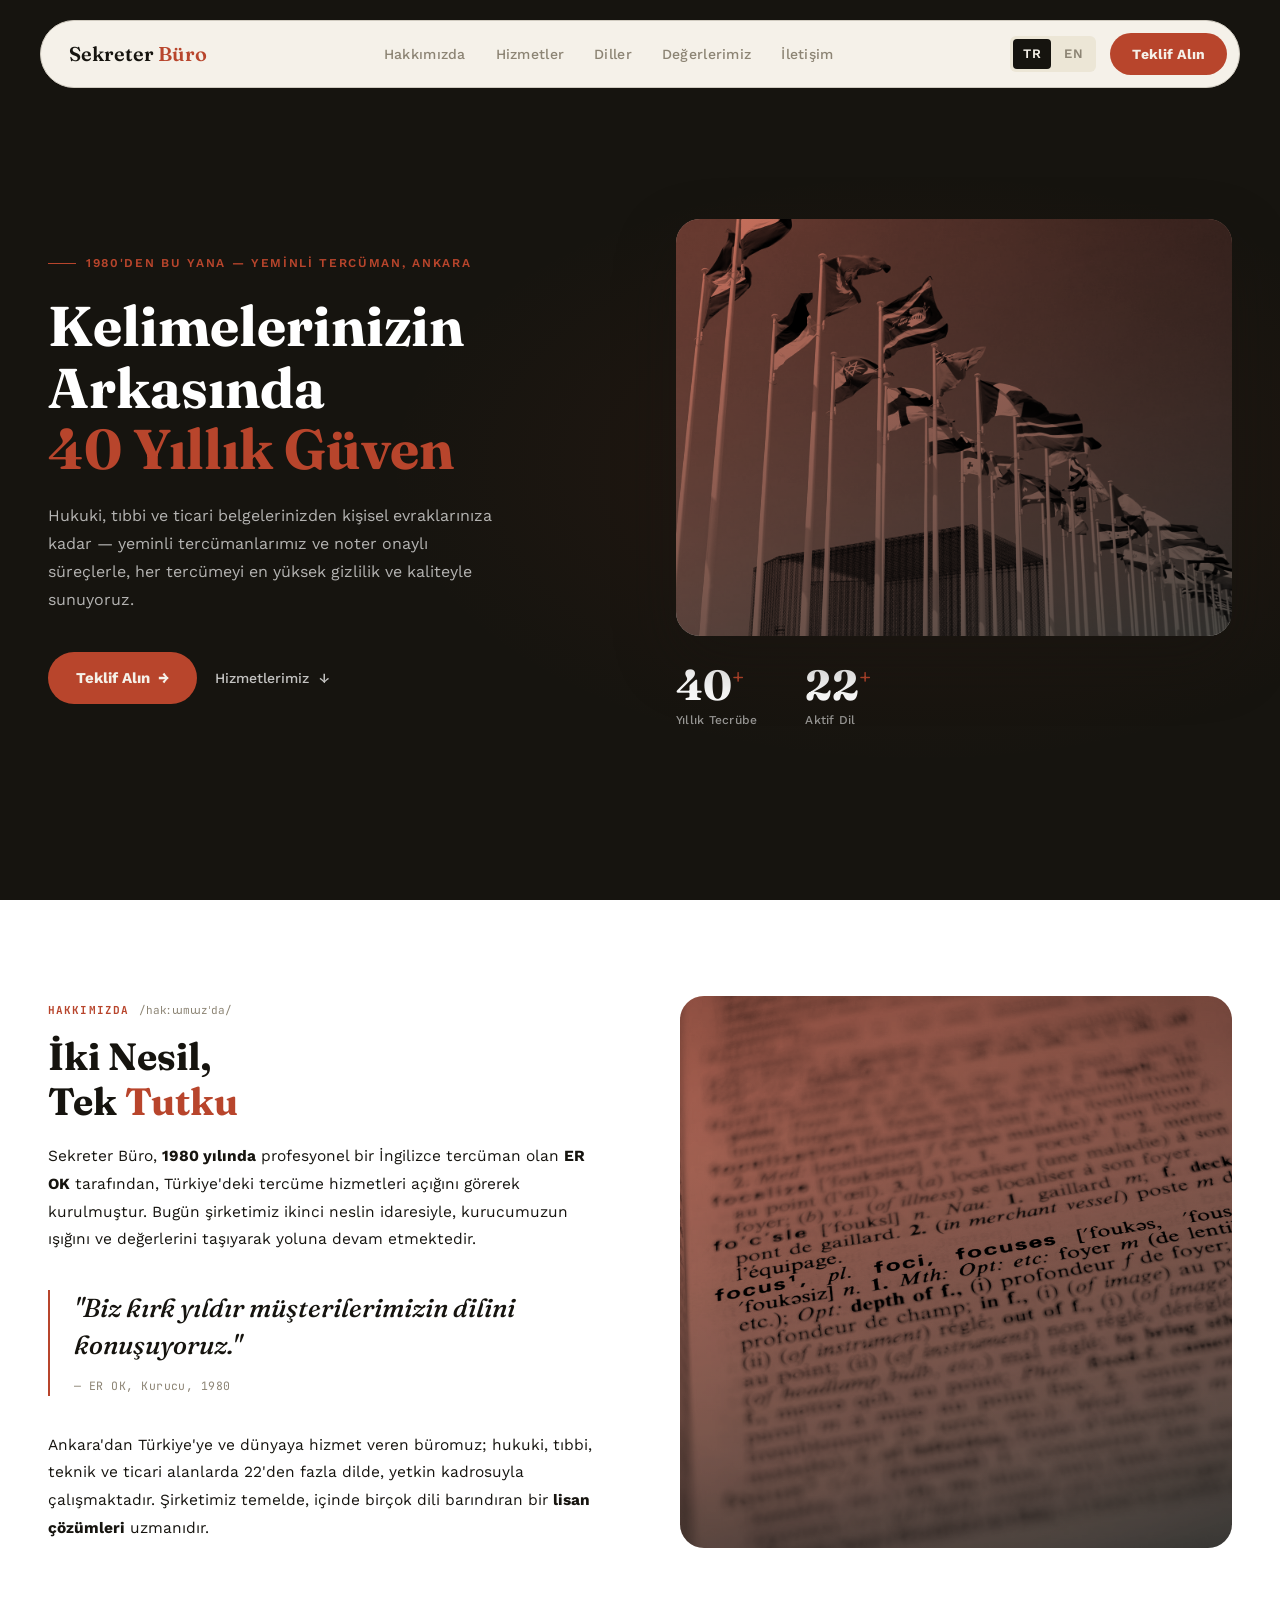
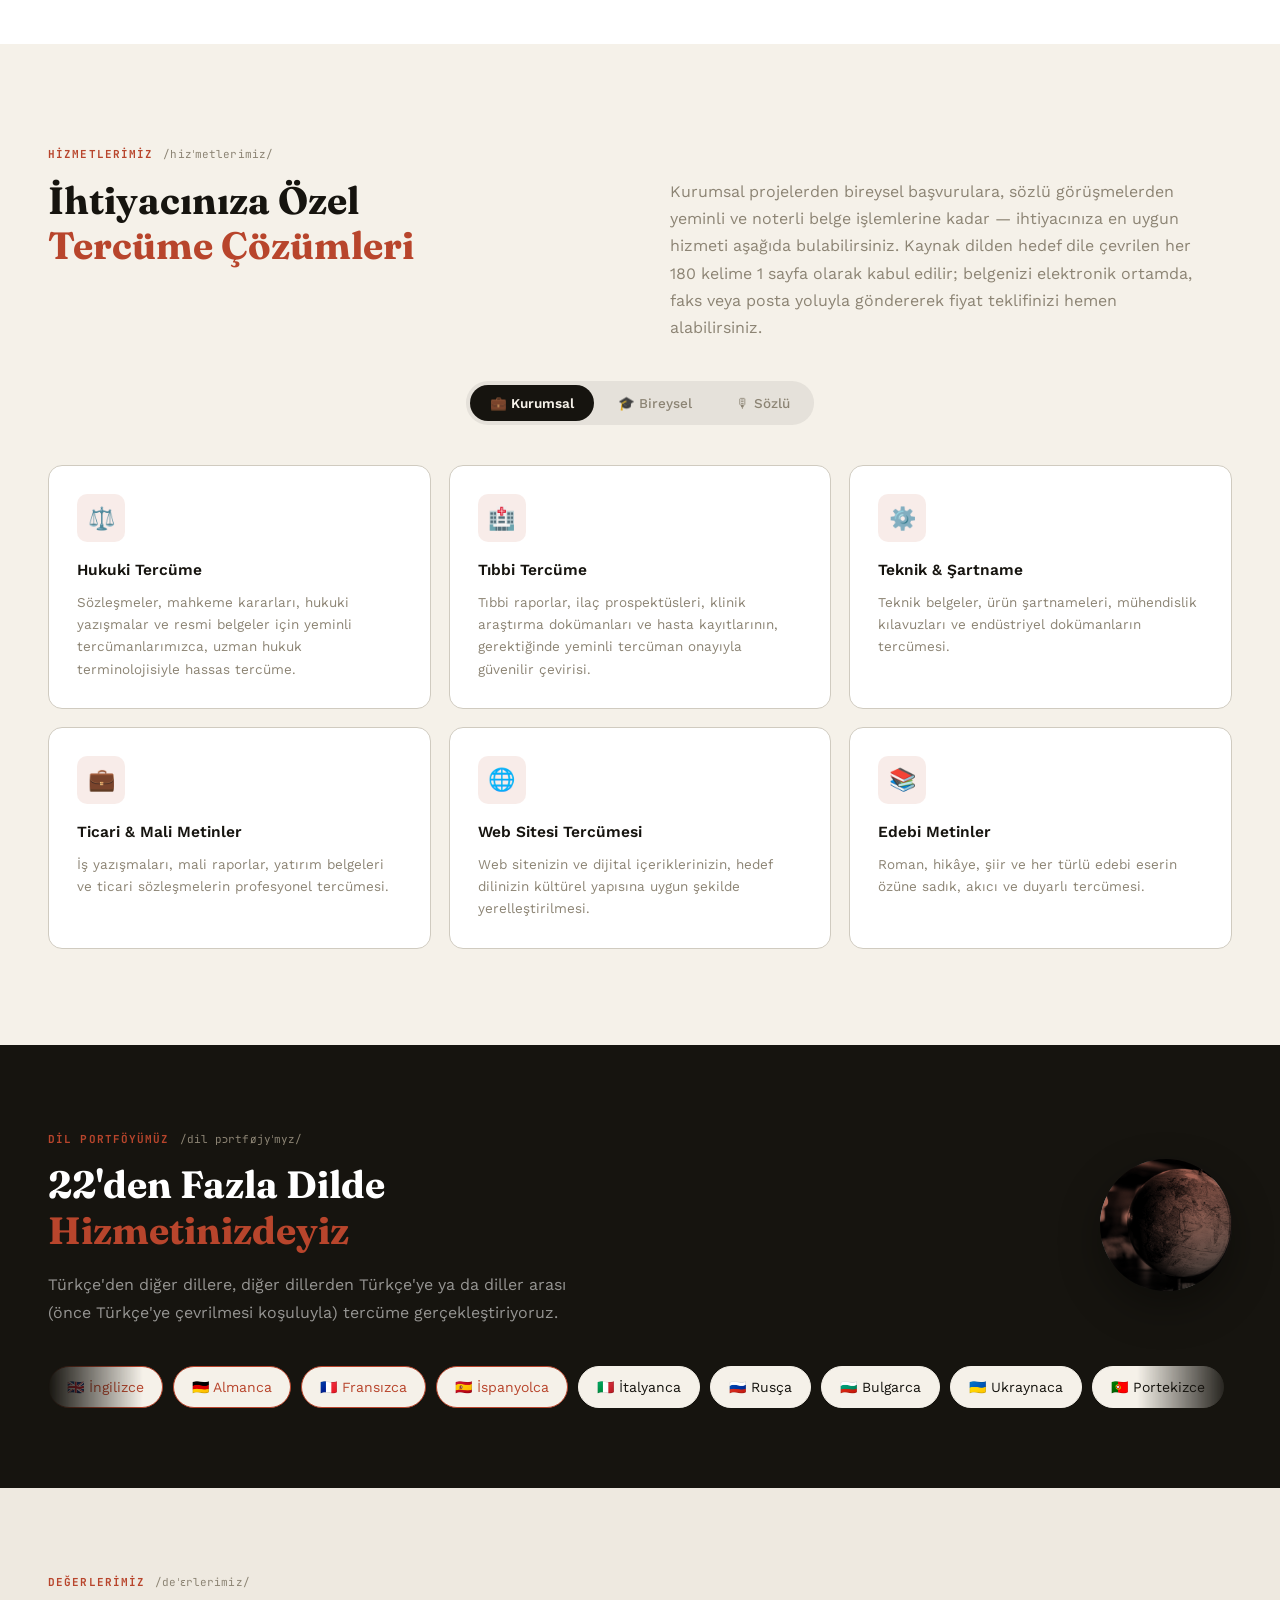
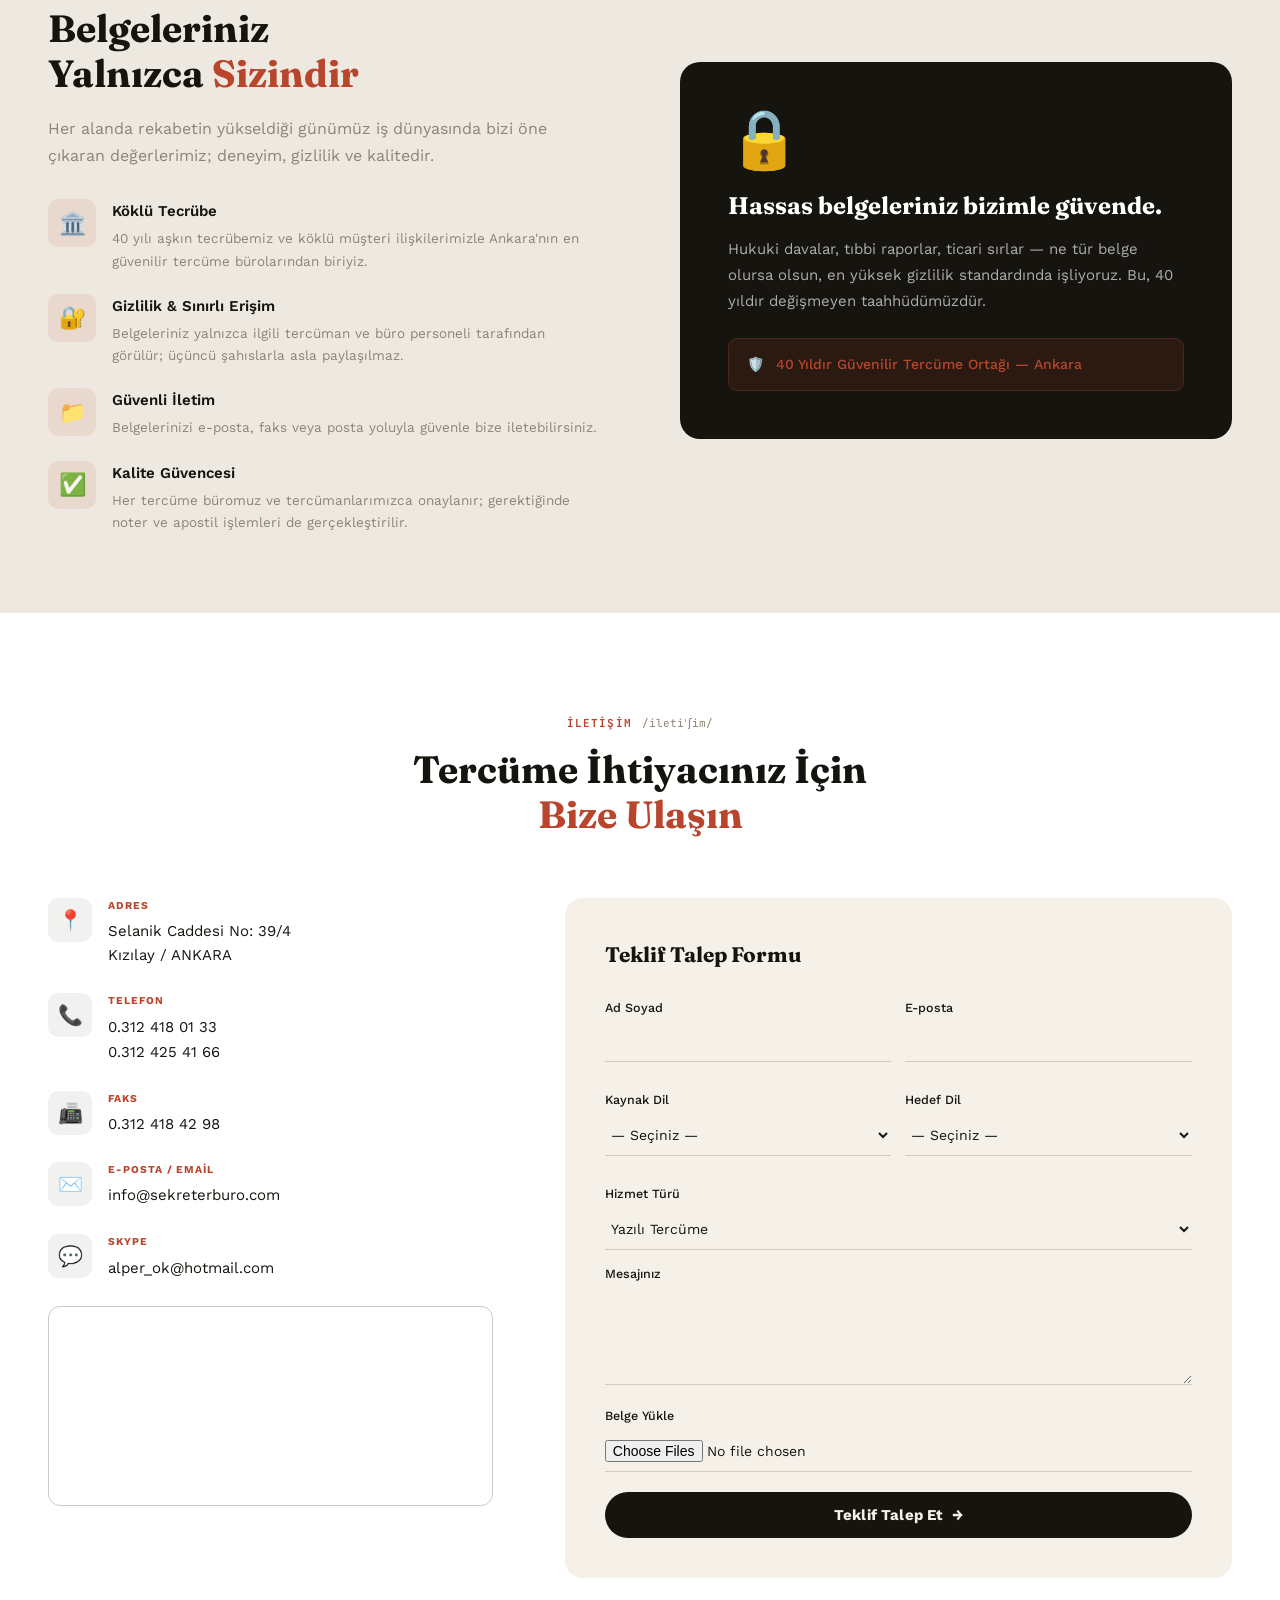
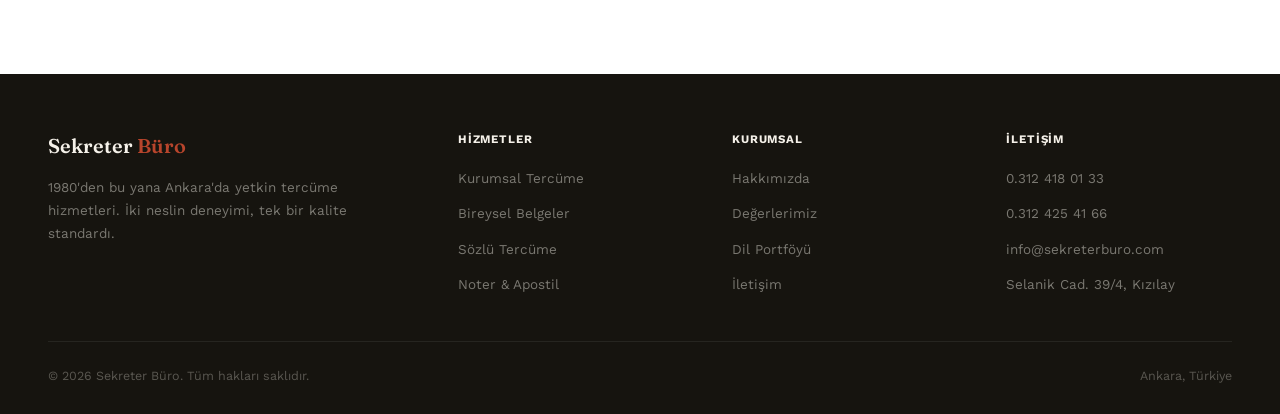
==== index.html @ 7a488504 "Add Dutch (Felemenkçe) to the language list Flamanca/Flemish (🇧🇪) was already correctly flagged as B" ====
<!DOCTYPE html>
<html lang="tr">
<head>
  <meta charset="UTF-8">
  <meta name="viewport" content="width=device-width, initial-scale=1.0">

  <!-- Google tag (gtag.js) — __GA_MEASUREMENT_ID__ is substituted at deploy
       time by build.sh (Cloudflare Pages build command) from the
       GA_MEASUREMENT_ID Cloudflare Pages environment variable, see
       build.sh and .env.example -->
  <script async src="https://www.googletagmanager.com/gtag/js?id=__GA_MEASUREMENT_ID__"></script>
  <script>
    window.dataLayer = window.dataLayer || [];
    function gtag(){dataLayer.push(arguments);}
    gtag('js', new Date());
    gtag('config', '__GA_MEASUREMENT_ID__');
  </script>

  <title>Sekreter Büro | Yeminli Tercüman Ankara | 22+ Dil | 40 Yıllık Tecrübe</title>
  <meta name="description" content="Ankara'da 40 yılı aşkın tecrübeli yeminli ve noterli tercümanlarımızla hukuki, tıbbi ve ticari çeviri hizmeti. Apostil desteği ve 22'den fazla dilde hizmet.">
  <link rel="canonical" href="https://itssunok.github.io/sekreterburo/">
  <link rel="alternate" hreflang="tr" href="https://itssunok.github.io/sekreterburo/">
  <link rel="alternate" hreflang="en" href="https://itssunok.github.io/sekreterburo/en/">
  <link rel="alternate" hreflang="x-default" href="https://itssunok.github.io/sekreterburo/">
  <link rel="preconnect" href="https://fonts.googleapis.com">
  <link rel="preconnect" href="https://fonts.gstatic.com" crossorigin>
  <link href="https://fonts.googleapis.com/css2?family=Fraunces:ital,wght@0,400;0,500;0,600;0,700;1,400;1,500&family=Work+Sans:wght@300;400;500;600;700&family=JetBrains+Mono:wght@400;500;600&display=swap" rel="stylesheet">
  <link rel="stylesheet" href="src/assets/styles/main.css">
  <script type="application/ld+json">
  {
    "@context": "https://schema.org",
    "@type": "LocalBusiness",
    "name": "Sekreter Büro",
    "description": "40 yılı aşkın tecrübeye sahip yeminli ve noterli tercüman kadromuzla, Ankara'da 1980'den bu yana hukuki, tıbbi, teknik ve ticari tercüme hizmetleri sunuyoruz. Yazılı ve sözlü çeviri, noter onaylı belge çevirisi ve apostil desteğiyle 22'den fazla dilde hizmet veriyoruz.",
    "url": "https://itssunok.github.io/sekreterburo/",
    "telephone": ["+903124180133", "+903124254166"],
    "faxNumber": "+903124184298",
    "email": "info@sekreterburo.com",
    "foundingDate": "1980",
    "address": {
      "@type": "PostalAddress",
      "streetAddress": "Selanik Caddesi No: 39/4",
      "addressLocality": "Kızılay, Çankaya",
      "addressRegion": "Ankara",
      "addressCountry": "TR"
    },
    "openingHoursSpecification": {
      "@type": "OpeningHoursSpecification",
      "dayOfWeek": ["Monday", "Tuesday", "Wednesday", "Thursday", "Friday"],
      "opens": "09:00",
      "closes": "18:00"
    }
  }
  </script>
</head>
<body>

<!-- ═══════════════════════════════════════════════
     NAVIGATION
═══════════════════════════════════════════════ -->
<nav>
  <a href="#hero" class="nav-logo">Sekreter&nbsp;<span>Büro</span></a>

  <ul class="nav-links">
    <li><a href="#about">
      Hakkımızda
    </a></li>
    <li><a href="#services">
      Hizmetler
    </a></li>
    <li><a href="#languages">
      Diller
    </a></li>
    <li><a href="#confidentiality">
      Değerlerimiz
    </a></li>
    <li><a href="#contact">
      İletişim
    </a></li>
  </ul>

  <div class="nav-right">
    <div class="lang-switcher">
      <a class="lang-btn active" href="./">TR</a>
      <a class="lang-btn" href="en/">EN</a>
    </div>
    <a href="#contact" class="nav-cta">
      Teklif Alın
    </a>
  </div>

  <!-- Hamburger (mobile only) -->
  <button class="nav-hamburger" id="hamburger" onclick="toggleMenu()" aria-label="Menu">
    <span></span><span></span><span></span>
  </button>
</nav>

<!-- Mobile drawer -->
<div class="mobile-menu" id="mobileMenu">
  <a href="#about"           onclick="closeMenu()">Hakkımızda</a>
  <a href="#services"        onclick="closeMenu()">Hizmetler</a>
  <a href="#languages"       onclick="closeMenu()">Diller</a>
  <a href="#confidentiality" onclick="closeMenu()">Değerlerimiz</a>
  <a href="#contact"         onclick="closeMenu()">İletişim</a>
  <a href="#contact" class="mobile-cta" onclick="closeMenu()">Teklif Alın →</a>
  <div class="mobile-lang">
    <a href="./" class="active">TR</a>
    <a href="en/" class="">EN</a>
  </div>
</div>

<!-- ═══════════════════════════════════════════════
     HERO
═══════════════════════════════════════════════ -->
<section id="hero">
  <div class="hero-glow"></div>
  <div class="hero-inner">

    <!-- Left copy -->
    <div>
      <div class="hero-eyebrow">
        1980'den Bu Yana — Yeminli Tercüman, Ankara
      </div>

      <h1 class="hero-title">
        Kelimelerinizin<br>Arkasında<br><em>40 Yıllık Güven</em>
      </h1>

      <p class="hero-sub">
        Hukuki, tıbbi ve ticari belgelerinizden kişisel evraklarınıza kadar — yeminli tercümanlarımız ve noter onaylı süreçlerle, her tercümeyi en yüksek gizlilik ve kaliteyle sunuyoruz.
      </p>

      <div class="hero-actions">
        <a href="#contact" class="btn-primary">
          Teklif Alın
          
          &nbsp;→
        </a>
        <a href="#services" class="btn-ghost">
          Hizmetlerimiz
          
          &nbsp;↓
        </a>
      </div>
    </div>

    <!-- Right: photo + stats -->
    <div class="hero-right">
      <div class="hero-photo photo-duo">
        <img src="src/assets/images/hero-flags.jpg" alt="Dünyanın dört bir yanından farklı ülkelerin bayrakları" fetchpriority="high">
      </div>
      <div class="hero-stats">
        <div>
          <div class="stat-num">40<sup>+</sup></div>
          <div class="stat-lbl">
            Yıllık Tecrübe
          </div>
        </div>
        <div>
          <div class="stat-num">22<sup>+</sup></div>
          <div class="stat-lbl">
            Aktif Dil
          </div>
        </div>
      </div>
    </div>
  </div>
</section>

<!-- ═══════════════════════════════════════════════
     ABOUT
═══════════════════════════════════════════════ -->
<section id="about">
  <div class="section-inner">
    <div class="about-grid">

      <!-- Left: story -->
      <div>
        <div class="section-tag">
          <span class="tag-word">Hakkımızda</span>
          <span class="tag-phon">/hakːɯmɯzˈda/</span>
        </div>
        <h2 class="section-title">
          İki Nesil,<br>Tek <em>Tutku</em>
        </h2>
        <div class="about-body">
          <p>
            Sekreter Büro, <strong>1980 yılında</strong> profesyonel bir İngilizce tercüman olan <strong>ER OK</strong> tarafından, Türkiye'deki tercüme hizmetleri açığını görerek kurulmuştur. Bugün şirketimiz ikinci neslin idaresiyle, kurucumuzun ışığını ve değerlerini taşıyarak yoluna devam etmektedir.
          </p>
          <div class="founder-quote">
            <p>
              "Biz kırk yıldır müşterilerimizin dilini konuşuyoruz."
            </p>
            <cite>— ER OK, Kurucu, 1980</cite>
          </div>
          <p>
            Ankara'dan Türkiye'ye ve dünyaya hizmet veren büromuz; hukuki, tıbbi, teknik ve ticari alanlarda 22'den fazla dilde, yetkin kadrosuyla çalışmaktadır. Şirketimiz temelde, içinde birçok dili barındıran bir <strong>lisan çözümleri</strong> uzmanıdır.
          </p>
        </div>
      </div>

      <!-- Right: photo -->
      <div class="about-photo photo-duo">
        <img src="src/assets/images/about-dictionary.jpg" alt="Fransızca-İngilizce sözlükte 'focus' kelimesinin tanımı" loading="lazy" decoding="async">
      </div>
    </div>
  </div>
</section>

<!-- ═══════════════════════════════════════════════
     SERVICES
═══════════════════════════════════════════════ -->
<section id="services">
  <div class="section-inner">

    <div class="services-top">
      <div>
        <div class="section-tag">
          <span class="tag-word">Hizmetlerimiz</span>
          <span class="tag-phon">/hizˈmetlerimiz/</span>
        </div>
        <h2 class="section-title">
          İhtiyacınıza Özel<br><em>Tercüme Çözümleri</em>
        </h2>
      </div>
      <p class="section-sub">
        Kurumsal projelerden bireysel başvurulara, sözlü görüşmelerden yeminli ve noterli belge işlemlerine kadar — ihtiyacınıza en uygun hizmeti aşağıda bulabilirsiniz. Kaynak dilden hedef dile çevrilen her 180 kelime 1 sayfa olarak kabul edilir; belgenizi elektronik ortamda, faks veya posta yoluyla göndererek fiyat teklifinizi hemen alabilirsiniz.
      </p>
    </div>

    <!-- Tabs -->
    <div class="tab-row">
      <button class="tab-btn active" onclick="showTab(this,'written')">
        💼 Kurumsal
      </button>
      <button class="tab-btn" onclick="showTab(this,'personal')">
        🎓 Bireysel
      </button>
      <button class="tab-btn" onclick="showTab(this,'oral')">
        🎙 Sözlü
      </button>
    </div>

    <!-- ── Written ── -->
    <div id="tab-written" class="tab-pane active">
      <div class="card-grid">
        <div class="svc-card">
          <div class="svc-icon">⚖️</div>
          <h3>Hukuki Tercüme</h3>
          <p>Sözleşmeler, mahkeme kararları, hukuki yazışmalar ve resmi belgeler için yeminli tercümanlarımızca, uzman hukuk terminolojisiyle hassas tercüme.</p>
        </div>
        <div class="svc-card">
          <div class="svc-icon">🏥</div>
          <h3>Tıbbi Tercüme</h3>
          <p>Tıbbi raporlar, ilaç prospektüsleri, klinik araştırma dokümanları ve hasta kayıtlarının, gerektiğinde yeminli tercüman onayıyla güvenilir çevirisi.</p>
        </div>
        <div class="svc-card">
          <div class="svc-icon">⚙️</div>
          <h3>Teknik & Şartname</h3>
          <p>Teknik belgeler, ürün şartnameleri, mühendislik kılavuzları ve endüstriyel dokümanların tercümesi.</p>
        </div>
        <div class="svc-card">
          <div class="svc-icon">💼</div>
          <h3>Ticari & Mali Metinler</h3>
          <p>İş yazışmaları, mali raporlar, yatırım belgeleri ve ticari sözleşmelerin profesyonel tercümesi.</p>
        </div>
        <div class="svc-card">
          <div class="svc-icon">🌐</div>
          <h3>Web Sitesi Tercümesi</h3>
          <p>Web sitenizin ve dijital içeriklerinizin, hedef dilinizin kültürel yapısına uygun şekilde yerelleştirilmesi.</p>
        </div>
        <div class="svc-card">
          <div class="svc-icon">📚</div>
          <h3>Edebi Metinler</h3>
          <p>Roman, hikâye, şiir ve her türlü edebi eserin özüne sadık, akıcı ve duyarlı tercümesi.</p>
        </div>
      </div>
    </div>

    <!-- ── Personal ── -->
    <div id="tab-personal" class="tab-pane">
      <div class="card-grid">
        <div class="svc-card">
          <div class="svc-icon">🎓</div>
          <h3>Diploma & Transkript</h3>
          <p>Yurt dışında eğitim veya iş başvurusu için diploma ve not döküm belgelerinizin yeminli tercümanlarımızca onaylı tercümesi.</p>
        </div>
        <div class="svc-card">
          <div class="svc-icon">✈️</div>
          <h3>Vize Belgeleri</h3>
          <p>Vize başvuruları için gerekli tüm kişisel ve resmi belgelerin, yeminli tercümanlarımızca doğru ve hızlı tercümesi.</p>
        </div>
        <div class="svc-card">
          <div class="svc-icon">🪪</div>
          <h3>Pasaport & Kimlik</h3>
          <p>Pasaport, nüfus cüzdanı ve diğer kimlik belgelerinin resmi makamlar için geçerli tercümesi.</p>
        </div>
        <div class="svc-card">
          <div class="svc-icon">📜</div>
          <h3>Noter & Apostil</h3>
          <p>Yeminli tercümanlarımızca hazırlanan belgelerinizin noter tasdiki, Dışişleri Bakanlığı onayı ve apostil işlemlerinin gerçekleştirilmesi.</p>
        </div>
        <div class="svc-card">
          <div class="svc-icon">💍</div>
          <h3>Medeni Hal Belgeleri</h3>
          <p>Evlilik cüzdanı, boşanma kararı, doğum belgesi gibi medeni hal belgelerinin resmi tercümesi.</p>
        </div>
        <div class="svc-card">
          <div class="svc-icon">🏢</div>
          <h3>İş Başvurusu Belgeleri</h3>
          <p>CV, referans mektupları ve iş başvurusu için gereken tüm belgelerin profesyonel tercümesi.</p>
        </div>
      </div>
    </div>

    <!-- ── Oral ── -->
    <div id="tab-oral" class="tab-pane">
      <div class="oral-grid">
        <div class="oral-card span2">
          <div class="svc-icon">🎧</div>
          <h3>Simültane Çeviri (Eşzamanlı)</h3>
          <p>Büyük toplantılar ve yüksek düzey resmi konferanslar için tercümanın bir kabin içinden gerçek zamanlı olarak konuşmacının söylediklerini diğer dile çevirmesidir.</p>
        </div>
        <div class="oral-card">
          <div class="svc-icon">🤫</div>
          <h3>Fısıldayarak Çeviri</h3>
          <p>Bir toplulukta, tercümanın yanına oturduğu tek bir kişi için gerçek zamanlı, fısıldayarak yapılan çeviridir.</p>
        </div>
        <div class="oral-card">
          <div class="svc-icon">🎤</div>
          <h3>Ardıl Çeviri</h3>
          <p>Küçük veya orta büyüklükteki topluluklar için, konuşmacının ara vermesiyle tercümanın diğer dilde tekrar ettiği çeviridir.</p>
        </div>
        <div class="oral-card">
          <div class="svc-icon">📞</div>
          <h3>Telefonda Çeviri</h3>
          <p>Konferans görüşmesi yoluyla, görüşülmek istenen kişiyle tercüman aracılığıyla profesyonel telefon görüşmesi yapmanızı sağlar.</p>
        </div>
        <div class="oral-card">
          <div class="svc-icon">🤝</div>
          <h3>Refakatçi Tercüman</h3>
          <p>Yurt dışından gelen konuklarınızın ağırlanması süresince, tüm görüşmelerinde yanlarında yer alan tercüman hizmetidir.</p>
        </div>
      </div>
    </div>
  </div>
</section>

<!-- ═══════════════════════════════════════════════
     LANGUAGES
═══════════════════════════════════════════════ -->
<section id="languages">
  <div class="section-inner">
    <div class="languages-head">
      <div>
        <div class="section-tag">
          <span class="tag-word">Dil Portföyümüz</span>
          <span class="tag-phon">/dil pɔrtføjyˈmyz/</span>
        </div>
        <h2 class="section-title">
          22'den Fazla Dilde<br><em>Hizmetinizdeyiz</em>
        </h2>
        <p class="section-sub">
          Türkçe'den diğer dillere, diğer dillerden Türkçe'ye ya da diller arası (önce Türkçe'ye çevrilmesi koşuluyla) tercüme gerçekleştiriyoruz.
        </p>
      </div>
      <div class="languages-photo photo-duo">
        <img src="src/assets/images/languages-globe.jpg" alt="Elde tutulan küçük bir dünya küresi" loading="lazy" decoding="async">
      </div>
    </div>
    <div class="lang-carousel">
      <div class="lang-track">
        <div class="lang-pill hi">🇬🇧 İngilizce</div>
        <div class="lang-pill hi">🇩🇪 Almanca</div>
        <div class="lang-pill hi">🇫🇷 Fransızca</div>
        <div class="lang-pill hi">🇪🇸 İspanyolca</div>
        <div class="lang-pill">🇮🇹 İtalyanca</div>
        <div class="lang-pill">🇷🇺 Rusça</div>
        <div class="lang-pill">🇧🇬 Bulgarca</div>
        <div class="lang-pill">🇺🇦 Ukraynaca</div>
        <div class="lang-pill">🇵🇹 Portekizce</div>
        <div class="lang-pill">🇧🇪 Flamanca</div>
        <div class="lang-pill">🇳🇱 Felemenkçe</div>
        <div class="lang-pill">🇸🇪 İsveççe</div>
        <div class="lang-pill">🇳🇴 Norveççe</div>
        <div class="lang-pill">🇩🇰 Danimarkaca</div>
        <div class="lang-pill">🇬🇷 Yunanca</div>
        <div class="lang-pill">🇸🇦 Arapça</div>
        <div class="lang-pill">🇮🇷 Farsça</div>
        <div class="lang-pill">📜 Osmanlıca</div>
        <div class="lang-pill">🇨🇿 Çekçe</div>
        <div class="lang-pill">🇷🇸 Sırpça</div>
        <div class="lang-pill">🇷🇴 Romence</div>
        <div class="lang-pill">🇭🇺 Macarca</div>
        <div class="lang-pill">🇵🇱 Lehçe</div>
      </div>
      <div class="lang-track" aria-hidden="true">
        <div class="lang-pill hi">🇬🇧 İngilizce</div>
        <div class="lang-pill hi">🇩🇪 Almanca</div>
        <div class="lang-pill hi">🇫🇷 Fransızca</div>
        <div class="lang-pill hi">🇪🇸 İspanyolca</div>
        <div class="lang-pill">🇮🇹 İtalyanca</div>
        <div class="lang-pill">🇷🇺 Rusça</div>
        <div class="lang-pill">🇧🇬 Bulgarca</div>
        <div class="lang-pill">🇺🇦 Ukraynaca</div>
        <div class="lang-pill">🇵🇹 Portekizce</div>
        <div class="lang-pill">🇧🇪 Flamanca</div>
        <div class="lang-pill">🇳🇱 Felemenkçe</div>
        <div class="lang-pill">🇸🇪 İsveççe</div>
        <div class="lang-pill">🇳🇴 Norveççe</div>
        <div class="lang-pill">🇩🇰 Danimarkaca</div>
        <div class="lang-pill">🇬🇷 Yunanca</div>
        <div class="lang-pill">🇸🇦 Arapça</div>
        <div class="lang-pill">🇮🇷 Farsça</div>
        <div class="lang-pill">📜 Osmanlıca</div>
        <div class="lang-pill">🇨🇿 Çekçe</div>
        <div class="lang-pill">🇷🇸 Sırpça</div>
        <div class="lang-pill">🇷🇴 Romence</div>
        <div class="lang-pill">🇭🇺 Macarca</div>
        <div class="lang-pill">🇵🇱 Lehçe</div>
      </div>
    </div>
  </div>
</section>

<!-- ═══════════════════════════════════════════════
     CONFIDENTIALITY
═══════════════════════════════════════════════ -->
<section id="confidentiality">
  <div class="section-inner">
    <div class="conf-grid">

      <!-- Left: points -->
      <div>
        <div class="section-tag">
          <span class="tag-word">Değerlerimiz</span>
          <span class="tag-phon">/deˈɛrlerimiz/</span>
        </div>
        <h2 class="section-title">
          Belgeleriniz<br>Yalnızca <em>Sizindir</em>
        </h2>
        <p class="section-sub">
          Her alanda rekabetin yükseldiği günümüz iş dünyasında bizi öne çıkaran değerlerimiz; deneyim, gizlilik ve kalitedir.
        </p>
        <div class="conf-points">
          <div class="conf-pt">
            <div class="conf-pt-icon">🏛️</div>
            <div class="conf-pt-text">
              <h4>Köklü Tecrübe</h4>
              <p>40 yılı aşkın tecrübemiz ve köklü müşteri ilişkilerimizle Ankara'nın en güvenilir tercüme bürolarından biriyiz.</p>
            </div>
          </div>
          <div class="conf-pt">
            <div class="conf-pt-icon">🔐</div>
            <div class="conf-pt-text">
              <h4>Gizlilik & Sınırlı Erişim</h4>
              <p>Belgeleriniz yalnızca ilgili tercüman ve büro personeli tarafından görülür; üçüncü şahıslarla asla paylaşılmaz.</p>
            </div>
          </div>
          <div class="conf-pt">
            <div class="conf-pt-icon">📁</div>
            <div class="conf-pt-text">
              <h4>Güvenli İletim</h4>
              <p>Belgelerinizi e-posta, faks veya posta yoluyla güvenle bize iletebilirsiniz.</p>
            </div>
          </div>
          <div class="conf-pt">
            <div class="conf-pt-icon">✅</div>
            <div class="conf-pt-text">
              <h4>Kalite Güvencesi</h4>
              <p>Her tercüme büromuz ve tercümanlarımızca onaylanır; gerektiğinde noter ve apostil işlemleri de gerçekleştirilir.</p>
            </div>
          </div>
        </div>
      </div>

      <!-- Right: dark panel -->
      <div class="conf-panel">
        <div class="conf-panel-icon">🔒</div>
        <h3>
          Hassas belgeleriniz bizimle güvende.
        </h3>
        <p>
          Hukuki davalar, tıbbi raporlar, ticari sırlar — ne tür belge olursa olsun, en yüksek gizlilik standardında işliyoruz. Bu, 40 yıldır değişmeyen taahhüdümüzdür.
        </p>
        <div class="conf-panel-badge">
          <span>🛡️</span>
          <span>
            40 Yıldır Güvenilir Tercüme Ortağı — Ankara
          </span>
        </div>
      </div>
    </div>
  </div>
</section>

<!-- ═══════════════════════════════════════════════
     CONTACT
═══════════════════════════════════════════════ -->
<section id="contact">
  <div class="section-inner">

    <div class="contact-heading">
      <div class="section-tag">
        <span class="tag-word">İletişim</span>
        <span class="tag-phon">/iletiˈʃim/</span>
      </div>
      <h2 class="section-title">
        Tercüme İhtiyacınız İçin<br><em>Bize Ulaşın</em>
      </h2>
    </div>

    <div class="contact-grid">

      <!-- Left: info -->
      <div class="contact-items">
        <div class="contact-item">
          <div class="ci-icon">📍</div>
          <div class="ci-body">
            <label>Adres</label>
            <p>Selanik Caddesi No: 39/4<br>Kızılay / ANKARA</p>
          </div>
        </div>
        <div class="contact-item">
          <div class="ci-icon">📞</div>
          <div class="ci-body">
            <label>Telefon</label>
            <a href="tel:+903124180133">0.312 418 01 33</a><br>
            <a href="tel:+903124254166">0.312 425 41 66</a>
          </div>
        </div>
        <div class="contact-item">
          <div class="ci-icon">📠</div>
          <div class="ci-body">
            <label>Faks</label>
            <p>0.312 418 42 98</p>
          </div>
        </div>
        <div class="contact-item">
          <div class="ci-icon">✉️</div>
          <div class="ci-body">
            <label>E-posta / Email</label>
            <a href="mailto:info@sekreterburo.com">info@sekreterburo.com</a>
          </div>
        </div>
        <div class="contact-item">
          <div class="ci-icon">💬</div>
          <div class="ci-body">
            <label>Skype</label>
            <a href="skype:alper_ok@hotmail.com">alper_ok@hotmail.com</a>
          </div>
        </div>
        <div class="contact-map">
          <iframe
            src="https://maps.google.com/maps?q=Sekreter+Buro+Tercume&ll=39.9185704,32.8574643&z=17&output=embed"
            loading="lazy"
            referrerpolicy="no-referrer-when-downgrade"
            title="Sekreter Büro — Ankara">
          </iframe>
        </div>
      </div>

      <!-- Right: form -->
      <div class="contact-form-wrap">
        <h3>
          Teklif Talep Formu
        </h3>
        <div class="form-row">
          <div class="form-grp">
            <label>Ad Soyad</label>
            <input type="text" placeholder=" ">
          </div>
          <div class="form-grp">
            <label>E-posta</label>
            <input type="email" placeholder=" ">
          </div>
        </div>
        <div class="form-row">
          <div class="form-grp">
            <label>Kaynak Dil</label>
            <select name="source_lang">
              <option value="">— Seçiniz —</option>
              <option>Türkçe</option>
              <option>İngilizce</option>
              <option>Almanca</option>
              <option>Fransızca</option>
              <option>İspanyolca</option>
              <option>İtalyanca</option>
              <option>Rusça</option>
              <option>Bulgarca</option>
              <option>Ukraynaca</option>
              <option>Portekizce</option>
              <option>Flamanca</option>
              <option>Felemenkçe</option>
              <option>İsveççe</option>
              <option>Norveççe</option>
              <option>Danimarkaca</option>
              <option>Yunanca</option>
              <option>Arapça</option>
              <option>Farsça</option>
              <option>Osmanlıca</option>
              <option>Çekçe</option>
              <option>Sırpça</option>
              <option>Romence</option>
              <option>Macarca</option>
              <option>Lehçe</option>
              <option>Diğer</option>
            </select>
          </div>
          <div class="form-grp">
            <label>Hedef Dil</label>
            <select name="target_lang">
              <option value="">— Seçiniz —</option>
              <option>Türkçe</option>
              <option>İngilizce</option>
              <option>Almanca</option>
              <option>Fransızca</option>
              <option>İspanyolca</option>
              <option>İtalyanca</option>
              <option>Rusça</option>
              <option>Bulgarca</option>
              <option>Ukraynaca</option>
              <option>Portekizce</option>
              <option>Flamanca</option>
              <option>Felemenkçe</option>
              <option>İsveççe</option>
              <option>Norveççe</option>
              <option>Danimarkaca</option>
              <option>Yunanca</option>
              <option>Arapça</option>
              <option>Farsça</option>
              <option>Osmanlıca</option>
              <option>Çekçe</option>
              <option>Sırpça</option>
              <option>Romence</option>
              <option>Macarca</option>
              <option>Lehçe</option>
              <option>Diğer</option>
            </select>
          </div>
        </div>
        <div class="form-grp">
          <label>Hizmet Türü</label>
          <select name="service_type">
            <option>Yazılı Tercüme</option>
            <option>Sözlü Tercüme</option>
            <option>Bireysel Belge (Diploma, Vize…)</option>
            <option>Noter & Apostil</option>
          </select>
        </div>
        <div class="form-grp">
          <label>Mesajınız</label>
          <textarea placeholder=" "></textarea>
        </div>
        <div class="form-grp">
          <label>Belge Yükle</label>
          <input type="file" class="file-input" multiple>
        </div>
        <button class="form-submit" onclick="return handleQuoteSubmit(event)">
          Teklif Talep Et &nbsp;→
        </button>
        <!-- NOTE: this is a static site with no backend. handleQuoteSubmit() currently
             only shows a confirmation message; wire it to a real form backend
             (e.g. Formspree, Netlify Forms, or a custom endpoint) before launch,
             since file uploads require server-side handling. -->
      </div>
    </div>
  </div>
</section>

<!-- ═══════════════════════════════════════════════
     FOOTER
═══════════════════════════════════════════════ -->
<footer>
  <div class="footer-grid">
    <div class="ft-brand">
      <a href="#hero" class="nav-logo">Sekreter&nbsp;<span>Büro</span></a>
      <p>
        1980'den bu yana Ankara'da yetkin tercüme hizmetleri. İki neslin deneyimi, tek bir kalite standardı.
      </p>
    </div>
    <div class="ft-col">
      <h4>Hizmetler</h4>
      <ul>
        <li><a href="#services">Kurumsal Tercüme</a></li>
        <li><a href="#services">Bireysel Belgeler</a></li>
        <li><a href="#services">Sözlü Tercüme</a></li>
        <li><a href="#services">Noter & Apostil</a></li>
      </ul>
    </div>
    <div class="ft-col">
      <h4>Kurumsal</h4>
      <ul>
        <li><a href="#about">Hakkımızda</a></li>
        <li><a href="#confidentiality">Değerlerimiz</a></li>
        <li><a href="#languages">Dil Portföyü</a></li>
        <li><a href="#contact">İletişim</a></li>
      </ul>
    </div>
    <div class="ft-col">
      <h4>İletişim</h4>
      <ul>
        <li><a href="tel:+903124180133">0.312 418 01 33</a></li>
        <li><a href="tel:+903124254166">0.312 425 41 66</a></li>
        <li><a href="mailto:info@sekreterburo.com">info@sekreterburo.com</a></li>
        <li><a href="#contact">Selanik Cad. 39/4, Kızılay</a></li>
      </ul>
    </div>
  </div>
  <div class="footer-bottom">
    <p>© <span id="copyright-year">2024</span> Sekreter Büro. Tüm hakları saklıdır.</p>
    <p>Ankara, Türkiye</p>
  </div>
</footer>

<!-- ═══════════════════════════════════════════════
     JAVASCRIPT
═══════════════════════════════════════════════ -->
<script src="src/assets/js/main.js" defer></script>
</body>
</html>
---- src/assets/styles/main.css ----
*, *::before, *::after { box-sizing: border-box; margin: 0; padding: 0; }

    :root {
      --paper:      #F5F1E9;
      --paper-dim:  #ECE6D6;
      --ink:        #16140F;
      --stamp:      #B8452C;
      --sage:       #6E7458;
      --taupe:      #8C8474;
      --white:      #FFFFFF;
      --border:     color-mix(in srgb, var(--taupe) 35%, var(--paper));
    }

    html { scroll-behavior: smooth; }

    body {
      font-family: 'Work Sans', sans-serif;
      color: var(--ink);
      background: var(--white);
      line-height: 1.6;
    }

    /* ─── NAVIGATION ─── */
    nav {
      position: fixed; top: 20px; left: 20px; right: 20px; z-index: 1000;
      max-width: 1200px; margin: 0 auto;
      background: var(--paper);
      border: 1px solid var(--border);
      border-radius: 50px;
      box-shadow: 0 10px 30px rgba(22,20,15,0.1);
      padding: 0 12px 0 28px; height: 68px;
      display: flex; align-items: center; justify-content: space-between;
    }
    .nav-logo {
      font-family: 'Fraunces', serif;
      font-size: 20px; font-weight: 600;
      color: var(--ink); text-decoration: none;
    }
    .nav-logo span { color: var(--stamp); }
    .nav-links { display: flex; gap: 30px; list-style: none; }
    .nav-links a {
      color: var(--taupe); text-decoration: none;
      font-size: 14px; font-weight: 500; letter-spacing: 0.02em;
      transition: color 0.2s;
    }
    .nav-links a:hover { color: var(--stamp); }
    .nav-right { display: flex; align-items: center; gap: 14px; }
    .lang-switcher {
      display: flex; gap: 3px;
      background: var(--paper-dim);
      border-radius: 6px; padding: 3px;
    }
    .lang-btn {
      background: none; border: none;
      color: var(--taupe);
      font-size: 13px; font-weight: 600;
      padding: 5px 10px; border-radius: 4px;
      cursor: pointer; font-family: 'Work Sans', sans-serif;
      transition: all 0.18s; letter-spacing: 0.04em;
      text-decoration: none; display: inline-flex; align-items: center;
    }
    .lang-btn.active { background: var(--ink); color: var(--paper); }
    .nav-cta {
      background: var(--stamp); color: var(--paper);
      padding: 10px 22px; border-radius: 50px;
      font-size: 14px; font-weight: 700;
      text-decoration: none; transition: background 0.2s;
      letter-spacing: 0.01em;
    }
    .nav-cta:hover { background: color-mix(in srgb, var(--stamp) 82%, black); }

    /* ─── HERO ─── */
    #hero {
      min-height: 100vh;
      background: var(--ink);
      display: flex; align-items: center;
      padding: 130px 48px 80px;
      position: relative; overflow: hidden;
    }
    .hero-glow {
      position: absolute; inset: 0; pointer-events: none;
      background:
        radial-gradient(ellipse 70% 55% at 72% 52%, rgba(184,69,44,0.09) 0%, transparent 60%),
        radial-gradient(ellipse 45% 70% at 8%  85%, rgba(22,20,15,0.7)    0%, transparent 50%);
    }
    .hero-inner {
      max-width: 1200px; margin: 0 auto; width: 100%;
      display: grid; grid-template-columns: 1fr 1fr;
      gap: 72px; align-items: center;
      position: relative; z-index: 1;
    }
    .hero-eyebrow {
      display: inline-flex; align-items: center; gap: 10px;
      color: var(--stamp); font-size: 12px; font-weight: 600;
      letter-spacing: 0.14em; text-transform: uppercase;
      margin-bottom: 22px;
    }
    .hero-eyebrow::before { content: ''; width: 28px; height: 1px; background: var(--stamp); }
    .hero-title {
      font-family: 'Fraunces', serif;
      font-size: 56px; font-weight: 700;
      color: var(--white); line-height: 1.1;
      margin-bottom: 22px;
    }
    .hero-title em { color: var(--stamp); font-style: normal; }
    .hero-sub {
      font-size: 16px; color: rgba(255,255,255,0.68);
      line-height: 1.75; margin-bottom: 38px; max-width: 460px;
    }
    .hero-actions { display: flex; gap: 18px; align-items: center; }
    .btn-primary {
      background: var(--stamp); color: var(--paper);
      padding: 14px 28px; border-radius: 50px;
      font-size: 15px; font-weight: 700;
      text-decoration: none; display: inline-flex;
      align-items: center; gap: 8px; transition: all 0.2s;
    }
    .btn-primary:hover { background: color-mix(in srgb, var(--stamp) 82%, white); transform: translateY(-1px); }
    .btn-ghost {
      color: rgba(255,255,255,0.75); font-size: 14px;
      font-weight: 500; text-decoration: none;
      display: inline-flex; align-items: center; gap: 6px;
      transition: color 0.2s;
    }
    .btn-ghost:hover { color: var(--stamp); }

    /* Hero right: full-bleed photo + plain stat numerals */
    .hero-right { display: flex; flex-direction: column; gap: 28px; }
    .hero-photo {
      border-radius: 24px;
      aspect-ratio: 4 / 3;
      box-shadow: 0 24px 60px rgba(22,20,15,0.45);
    }
    .hero-stats { display: flex; gap: 48px; }
    .stat-num {
      font-family: 'Fraunces', serif;
      font-size: 42px; font-weight: 700;
      color: var(--white); line-height: 1;
      margin-bottom: 5px;
    }
    .stat-num sup { color: var(--stamp); font-size: 22px; vertical-align: super; }
    .stat-lbl { font-size: 12px; color: rgba(255,255,255,0.55); font-weight: 500; letter-spacing: 0.02em; }

    /* ─── PHOTO DUOTONE ───
       Wrap an <img> in .photo-duo to apply the redesign's paper/stamp/ink
       duotone treatment: the image itself is desaturated, and a blended
       color overlay does the tinting. CSS-only — no pre-baked image
       variants needed, and it stays themeable if the palette changes. */
    .photo-duo { position: relative; overflow: hidden; }
    .photo-duo img {
      display: block; width: 100%; height: 100%;
      object-fit: cover;
      filter: grayscale(1) contrast(1.1) brightness(1.05);
    }
    .photo-duo::after {
      content: '';
      position: absolute; inset: 0;
      background: linear-gradient(160deg, var(--stamp) 0%, var(--ink) 100%);
      mix-blend-mode: multiply;
      opacity: 0.78;
    }

    /* ─── SECTION SHARED ─── */
    section { padding: 96px 48px; }
    .section-inner { max-width: 1200px; margin: 0 auto; }
    .section-tag {
      display: inline-flex; align-items: baseline; flex-wrap: wrap;
      column-gap: 10px; row-gap: 2px;
      font-family: 'JetBrains Mono', monospace;
      margin-bottom: 14px;
    }
    .section-tag .tag-word {
      font-size: 11px; font-weight: 700;
      letter-spacing: 0.1em; text-transform: uppercase;
      color: var(--stamp);
    }
    .section-tag .tag-phon {
      font-size: 11px; color: var(--taupe); letter-spacing: 0.01em;
    }
    h2.section-title {
      font-family: 'Fraunces', serif;
      font-size: 38px; font-weight: 700;
      color: var(--ink); line-height: 1.2;
      margin-bottom: 18px;
    }
    h2.section-title em { color: var(--stamp); font-style: normal; }
    .section-sub {
      font-size: 16px; color: var(--taupe);
      line-height: 1.7; max-width: 540px;
    }

    /* ─── ABOUT ─── */
    #about { background: var(--white); }
    .about-grid {
      display: grid; grid-template-columns: 1fr 1fr;
      gap: 80px; align-items: start;
    }
    .about-photo { border-radius: 24px; aspect-ratio: 1 / 1; }
    .about-body p {
      font-size: 15.5px; color: var(--ink);
      line-height: 1.8; margin-bottom: 18px;
    }
    .about-body p:last-child { margin-bottom: 0; }
    .about-body strong { color: var(--ink); }
    .founder-quote {
      border-left: 2px solid var(--stamp);
      padding-left: 24px; margin: 36px 0;
    }
    .founder-quote p {
      font-family: 'Fraunces', serif;
      font-size: 26px; font-weight: 500; font-style: italic;
      color: var(--ink); line-height: 1.4; margin: 0;
    }
    .founder-quote cite {
      display: block; margin-top: 14px;
      font-family: 'JetBrains Mono', monospace;
      font-size: 11.5px; letter-spacing: 0.04em;
      color: var(--taupe); font-style: normal;
    }

    /* ─── SERVICES ─── */
    #services { background: var(--paper); }
    .services-top {
      display: grid; grid-template-columns: 1fr 1fr;
      gap: 60px; align-items: start; margin-bottom: 40px;
    }
    .services-top .section-sub { margin-top: 38px; }
    .tab-row {
      display: flex; gap: 4px;
      background: rgba(22,20,15,0.07);
      border-radius: 50px; padding: 4px;
      width: fit-content; margin: 0 auto 40px;
    }
    .tab-btn {
      background: none; border: none;
      padding: 10px 20px; border-radius: 50px;
      font-size: 13.5px; font-weight: 500;
      color: var(--taupe); cursor: pointer;
      font-family: 'Work Sans', sans-serif;
      transition: all 0.18s; white-space: nowrap;
    }
    .tab-btn.active { background: var(--ink); color: var(--paper); font-weight: 600; }
    .tab-pane { display: none; }
    .tab-pane.active { display: block; }

    .card-grid { display: grid; grid-template-columns: repeat(3,1fr); gap: 18px; }
    .svc-card {
      background: var(--white); border-radius: 14px;
      padding: 28px; border: 1px solid var(--border);
      transition: all 0.22s;
    }
    .svc-card:hover {
      border-color: var(--stamp);
      box-shadow: 0 6px 28px rgba(22,20,15,0.09);
      transform: translateY(-2px);
    }
    .svc-icon {
      width: 48px; height: 48px;
      background: rgba(184,69,44,0.1);
      border-radius: 10px;
      display: flex; align-items: center; justify-content: center;
      font-size: 22px; margin-bottom: 16px;
    }
    .svc-card h3 { font-size: 15.5px; font-weight: 600; color: var(--ink); margin-bottom: 8px; }
    .svc-card p { font-size: 13.5px; color: var(--taupe); line-height: 1.65; }

    /* Oral grid: 2+3 layout */
    .oral-grid { display: grid; grid-template-columns: repeat(3,1fr); gap: 18px; }
    .oral-card {
      background: var(--white); border-radius: 14px;
      padding: 26px; border: 1px solid var(--border);
      transition: all 0.22s;
    }
    .oral-card:hover { border-color: var(--ink); box-shadow: 0 4px 18px rgba(22,20,15,0.08); }
    .oral-card.span2 { grid-column: span 2; }
    .oral-card h3 { font-size: 15.5px; font-weight: 600; color: var(--ink); margin: 14px 0 8px; }
    .oral-card p { font-size: 13.5px; color: var(--taupe); line-height: 1.65; }

    /* ─── LANGUAGES ─── */
    #languages { background: var(--ink); padding: 80px 48px; }
    #languages .section-title { color: var(--white); }
    #languages .section-sub  { color: rgba(255,255,255,0.55); }
    .languages-head {
      display: flex; align-items: center; justify-content: space-between;
      gap: 48px;
    }
    .languages-photo {
      flex-shrink: 0; width: 132px; height: 132px;
      border-radius: 50%;
      box-shadow: 0 16px 40px rgba(0,0,0,0.35);
    }
    .lang-carousel {
      margin-top: 40px; overflow: hidden;
      display: flex;
      -webkit-mask-image: linear-gradient(90deg, transparent, #000 8%, #000 92%, transparent);
      mask-image: linear-gradient(90deg, transparent, #000 8%, #000 92%, transparent);
    }
    .lang-track {
      display: flex; flex-shrink: 0; gap: 10px; width: max-content;
      padding-right: 10px;
      animation: lang-scroll 42s linear infinite;
    }
    .lang-carousel:hover .lang-track { animation-play-state: paused; }
    @keyframes lang-scroll {
      from { transform: translateX(0); }
      to   { transform: translateX(-100%); }
    }
    @media (prefers-reduced-motion: reduce) {
      .lang-track { animation: none; flex-wrap: wrap; width: auto; }
      .lang-carousel { overflow: visible; -webkit-mask-image: none; mask-image: none; }
      .lang-track[aria-hidden="true"] { display: none; }
    }
    .lang-pill {
      background: var(--paper);
      border: 1px solid var(--paper);
      color: var(--ink);
      padding: 9px 18px; border-radius: 50px;
      font-size: 14px; transition: all 0.2s; cursor: default;
      white-space: nowrap; flex-shrink: 0;
    }
    .lang-pill:hover { border-color: var(--stamp); color: var(--stamp); }
    .lang-pill.hi { border-color: var(--stamp); color: var(--stamp); }

    /* ─── CONFIDENTIALITY ─── */
    #confidentiality { background: #EEE9E0; padding: 80px 48px; }
    .conf-grid { display: grid; grid-template-columns: 1fr 1fr; gap: 80px; align-items: center; }
    .conf-points { display: flex; flex-direction: column; gap: 22px; margin-top: 30px; }
    .conf-pt { display: flex; gap: 16px; align-items: flex-start; }
    .conf-pt-icon {
      width: 48px; height: 48px; flex-shrink: 0;
      background: rgba(184,69,44,0.1); border-radius: 10px;
      display: flex; align-items: center; justify-content: center; font-size: 22px;
    }
    .conf-pt-text h4 { font-size: 15px; font-weight: 600; color: var(--ink); margin-bottom: 4px; }
    .conf-pt-text p { font-size: 13.5px; color: var(--taupe); line-height: 1.65; }
    .conf-panel {
      background: var(--ink); border-radius: 20px;
      padding: 48px; color: var(--white);
    }
    .conf-panel-icon { font-size: 58px; margin-bottom: 22px; line-height: 1; }
    .conf-panel h3 {
      font-family: 'Fraunces', serif;
      font-size: 24px; color: var(--white);
      line-height: 1.3; margin-bottom: 14px;
    }
    .conf-panel p { color: rgba(255,255,255,0.65); font-size: 15px; line-height: 1.75; }
    .conf-panel-badge {
      display: flex; align-items: center; gap: 12px;
      background: rgba(184,69,44,0.13);
      border: 1px solid rgba(184,69,44,0.25);
      border-radius: 9px; padding: 14px 18px; margin-top: 24px;
    }
    .conf-panel-badge span { color: var(--stamp); font-size: 14px; font-weight: 500; }

    /* ─── CONTACT ─── */
    #contact { background: var(--white); padding: 96px 48px; }
    .contact-heading { text-align: center; margin-bottom: 60px; }
    .contact-heading .section-tag { justify-content: center; }
    .contact-heading .section-title { text-align: center; max-width: 520px; margin: 0 auto; }
    .contact-grid { display: grid; grid-template-columns: 1fr 1.5fr; gap: 72px; align-items: start; }
    .contact-items { display: flex; flex-direction: column; gap: 26px; }
    .contact-item { display: flex; gap: 16px; align-items: flex-start; }
    .ci-icon {
      width: 44px; height: 44px; flex-shrink: 0;
      background: rgba(22,20,15,0.06); border-radius: 10px;
      display: flex; align-items: center; justify-content: center; font-size: 20px;
    }
    .ci-body label {
      display: block; font-size: 10.5px; font-weight: 700;
      letter-spacing: 0.09em; text-transform: uppercase;
      color: var(--stamp); margin-bottom: 4px;
    }
    .ci-body p, .ci-body a {
      font-size: 15px; color: var(--ink); text-decoration: none; line-height: 1.6;
    }
    .ci-body a:hover { color: var(--stamp); }
    .contact-map {
      border-radius: 12px; overflow: hidden;
      border: 1px solid var(--border); height: 200px;
    }
    .contact-map iframe { width: 100%; height: 100%; border: 0; display: block; }
    .form-grp .file-input {
      padding: 9px 0; cursor: pointer;
    }
    .contact-form-wrap {
      background: var(--paper); border-radius: 18px; padding: 40px;
    }
    .contact-form-wrap h3 {
      font-family: 'Fraunces', serif;
      font-size: 21px; color: var(--ink); margin-bottom: 26px;
    }
    .form-row { display: grid; grid-template-columns: 1fr 1fr; gap: 14px; margin-bottom: 14px; }
    .form-grp { margin-bottom: 14px; }
    .form-grp label { display: block; font-size: 12.5px; font-weight: 500; color: var(--ink); margin-bottom: 5px; }
    .form-grp input,
    .form-grp select,
    .form-grp textarea {
      width: 100%; padding: 11px 2px;
      border: none; border-bottom: 1px solid var(--border); border-radius: 0;
      font-size: 14px; font-family: 'Work Sans', sans-serif;
      color: var(--ink); background: none;
      outline: none; transition: border-color 0.2s;
    }
    .form-grp input:focus,
    .form-grp select:focus,
    .form-grp textarea:focus { border-bottom-color: var(--ink); }
    .form-grp textarea { resize: vertical; min-height: 96px; }
    .form-submit {
      width: 100%; background: var(--ink); color: var(--paper);
      border: none; padding: 14px; border-radius: 50px;
      font-size: 15px; font-weight: 700;
      font-family: 'Work Sans', sans-serif;
      cursor: pointer; transition: background 0.2s; letter-spacing: 0.01em;
      margin-top: 6px;
    }
    .form-submit:hover { background: color-mix(in srgb, var(--ink) 82%, black); }

    /* ─── FOOTER ─── */
    footer { background: var(--ink); padding: 56px 48px 28px; }
    .footer-grid {
      max-width: 1200px; margin: 0 auto;
      display: grid; grid-template-columns: 1.6fr 1fr 1fr 1fr;
      gap: 48px;
      padding-bottom: 44px;
      border-bottom: 1px solid rgba(255,255,255,0.07);
    }
    .ft-brand .nav-logo { display: block; margin-bottom: 14px; color: var(--paper); }
    .ft-brand p { color: rgba(245,241,233,0.45); font-size: 13.5px; line-height: 1.7; }
    .ft-col h4 {
      color: var(--paper); font-size: 11.5px; font-weight: 700;
      letter-spacing: 0.08em; text-transform: uppercase; margin-bottom: 16px;
    }
    .ft-col ul { list-style: none; display: flex; flex-direction: column; gap: 10px; }
    .ft-col ul a {
      color: rgba(245,241,233,0.45); text-decoration: none;
      font-size: 13.5px; transition: color 0.18s;
    }
    .ft-col ul a:hover { color: var(--stamp); }
    .footer-bottom {
      max-width: 1200px; margin: 0 auto;
      padding-top: 24px;
      display: flex; justify-content: space-between; align-items: center;
    }
    .footer-bottom p { color: rgba(245,241,233,0.3); font-size: 12.5px; }
    .footer-bottom a { color: rgba(245,241,233,0.3); text-decoration: none; }

    /* ═══════════════════════════════════════════════
       FLUID TYPOGRAPHY (scales across all widths)
    ═══════════════════════════════════════════════ */
    .hero-title      { font-size: clamp(32px, 4.5vw, 56px); }
    h2.section-title { font-size: clamp(26px, 3vw, 38px); }

    /* ═══════════════════════════════════════════════
       HAMBURGER NAV (hidden on desktop)
    ═══════════════════════════════════════════════ */
    .nav-hamburger {
      display: none;
      flex-direction: column; justify-content: center;
      gap: 5px; cursor: pointer;
      background: none; border: none;
      padding: 8px; border-radius: 6px;
    }
    .nav-hamburger span {
      display: block; width: 22px; height: 2px;
      background: var(--ink); border-radius: 2px;
      transition: all 0.25s;
    }
    .nav-hamburger.open span:nth-child(1) { transform: translateY(7px) rotate(45deg); }
    .nav-hamburger.open span:nth-child(2) { opacity: 0; }
    .nav-hamburger.open span:nth-child(3) { transform: translateY(-7px) rotate(-45deg); }

    /* Mobile drawer */
    .mobile-menu {
      display: none;
      position: fixed; inset: 104px 0 0 0;
      background: var(--ink);
      z-index: 999;
      padding: 32px 24px;
      flex-direction: column;
      gap: 0;
      overflow-y: auto;
    }
    .mobile-menu.open { display: flex; }
    .mobile-menu a {
      color: rgba(255,255,255,0.85); text-decoration: none;
      font-size: 20px; font-weight: 500;
      padding: 18px 0;
      border-bottom: 1px solid rgba(255,255,255,0.07);
      display: block;
      transition: color 0.18s;
    }
    .mobile-menu a:hover { color: var(--stamp); }
    .mobile-menu .mobile-lang {
      display: flex; gap: 8px; margin-top: 28px;
    }
    .mobile-menu .mobile-lang a {
      flex: 1; padding: 14px;
      background: rgba(255,255,255,0.07);
      border: 1px solid rgba(255,255,255,0.12);
      border-radius: 8px; color: rgba(255,255,255,0.7);
      font-size: 15px; font-weight: 600;
      font-family: 'Work Sans', sans-serif; cursor: pointer;
      transition: all 0.2s; text-decoration: none;
      text-align: center; display: block;
    }
    .mobile-menu .mobile-lang a.active {
      background: var(--stamp); color: var(--paper);
      border-color: var(--stamp);
    }
    .mobile-menu .mobile-cta {
      margin-top: 20px;
      background: var(--stamp); color: var(--paper) !important;
      text-align: center; border-radius: 50px;
      font-weight: 700 !important; font-size: 16px !important;
      padding: 18px 0 !important; border-bottom: none !important;
    }

    /* ═══════════════════════════════════════════════
       TABLET  ≤ 1024px
    ═══════════════════════════════════════════════ */
    @media (max-width: 1024px) {
      nav { padding: 0 12px 0 24px; }
      .nav-links, .nav-right { display: none; }
      .nav-hamburger { display: flex; }

      section { padding: 72px 32px; }
      #languages  { padding: 72px 32px; }
      #confidentiality { padding: 72px 32px; }
      footer      { padding: 48px 32px 24px; }

      /* Hero */
      #hero { padding: 110px 32px 64px; }
      .hero-inner { grid-template-columns: 1fr; gap: 48px; }
      .hero-sub   { max-width: 100%; }

      /* About */
      .about-grid { grid-template-columns: 1fr; gap: 48px; }

      /* Services */
      .services-top { grid-template-columns: 1fr; gap: 24px; }
      .services-top .section-sub { margin-top: 0; }
      .card-grid    { grid-template-columns: repeat(2,1fr); }
      .oral-grid    { grid-template-columns: repeat(2,1fr); }
      .oral-card.span2 { grid-column: span 2; }

      /* Confidentiality */
      .conf-grid { grid-template-columns: 1fr; gap: 48px; }

      /* Contact */
      .contact-grid { grid-template-columns: 1fr; gap: 48px; }

      /* Footer */
      .footer-grid  { grid-template-columns: 1fr 1fr; gap: 36px; }
    }

    /* ═══════════════════════════════════════════════
       MOBILE  ≤ 640px
    ═══════════════════════════════════════════════ */
    @media (max-width: 640px) {
      nav { top: 14px; left: 14px; right: 14px; padding: 0 8px 0 20px; height: 60px; }
      .mobile-menu { top: 90px; }

      section { padding: 56px 20px; }
      #languages       { padding: 56px 20px; }
      #confidentiality { padding: 56px 20px; }
      #contact         { padding: 56px 20px; }
      footer           { padding: 44px 20px 20px; }

      /* Hero */
      #hero { padding: 96px 20px 52px; min-height: auto; }
      .hero-eyebrow { font-size: 11px; }
      .hero-sub { font-size: 15px; }
      .hero-actions { flex-direction: column; align-items: flex-start; gap: 14px; }
      .btn-primary { width: 100%; justify-content: center; padding: 15px 24px; }

      /* Hero stats */
      .hero-stats { gap: 32px; }
      .stat-num   { font-size: 34px; }

      /* About */
      .about-grid { gap: 36px; }
      .founder-quote p { font-size: 20px; }

      /* Languages */
      .languages-head { flex-direction: column; align-items: flex-start; gap: 24px; }
      .languages-photo { width: 96px; height: 96px; }

      /* Services tabs: equal-width, fill the row */
      .tab-row {
        width: 100%; gap: 4px;
      }
      .tab-btn {
        flex: 1; text-align: center;
        white-space: nowrap; font-size: 13px; padding: 9px 10px;
      }

      /* Service cards: 1 col */
      .card-grid { grid-template-columns: 1fr; }
      .oral-grid { grid-template-columns: 1fr; }
      .oral-card.span2 { grid-column: span 1; }

      /* Contact form */
      .form-row { grid-template-columns: 1fr; }
      .contact-form-wrap { padding: 28px 20px; }

      /* Confidentiality */
      .conf-panel { padding: 32px 24px; }
      .conf-panel-icon { font-size: 44px; }

      /* Footer: single column */
      .footer-grid { grid-template-columns: 1fr; gap: 28px; }
      .footer-bottom { flex-direction: column; gap: 8px; text-align: center; }

      /* Section spacing */
      h2.section-title { margin-bottom: 14px; }
      .section-sub     { font-size: 15px; }
    }

    /* ═══════════════════════════════════════════════
       XL SCREENS  ≥ 1400px
    ═══════════════════════════════════════════════ */
    @media (min-width: 1400px) {
      .hero-inner,
      .section-inner,
      .footer-grid,
      .footer-bottom { max-width: 1360px; }
      nav { padding: 0 64px; }
      section, #languages, #confidentiality, #contact { padding: 112px 64px; }
      footer { padding: 64px 64px 32px; }
    }
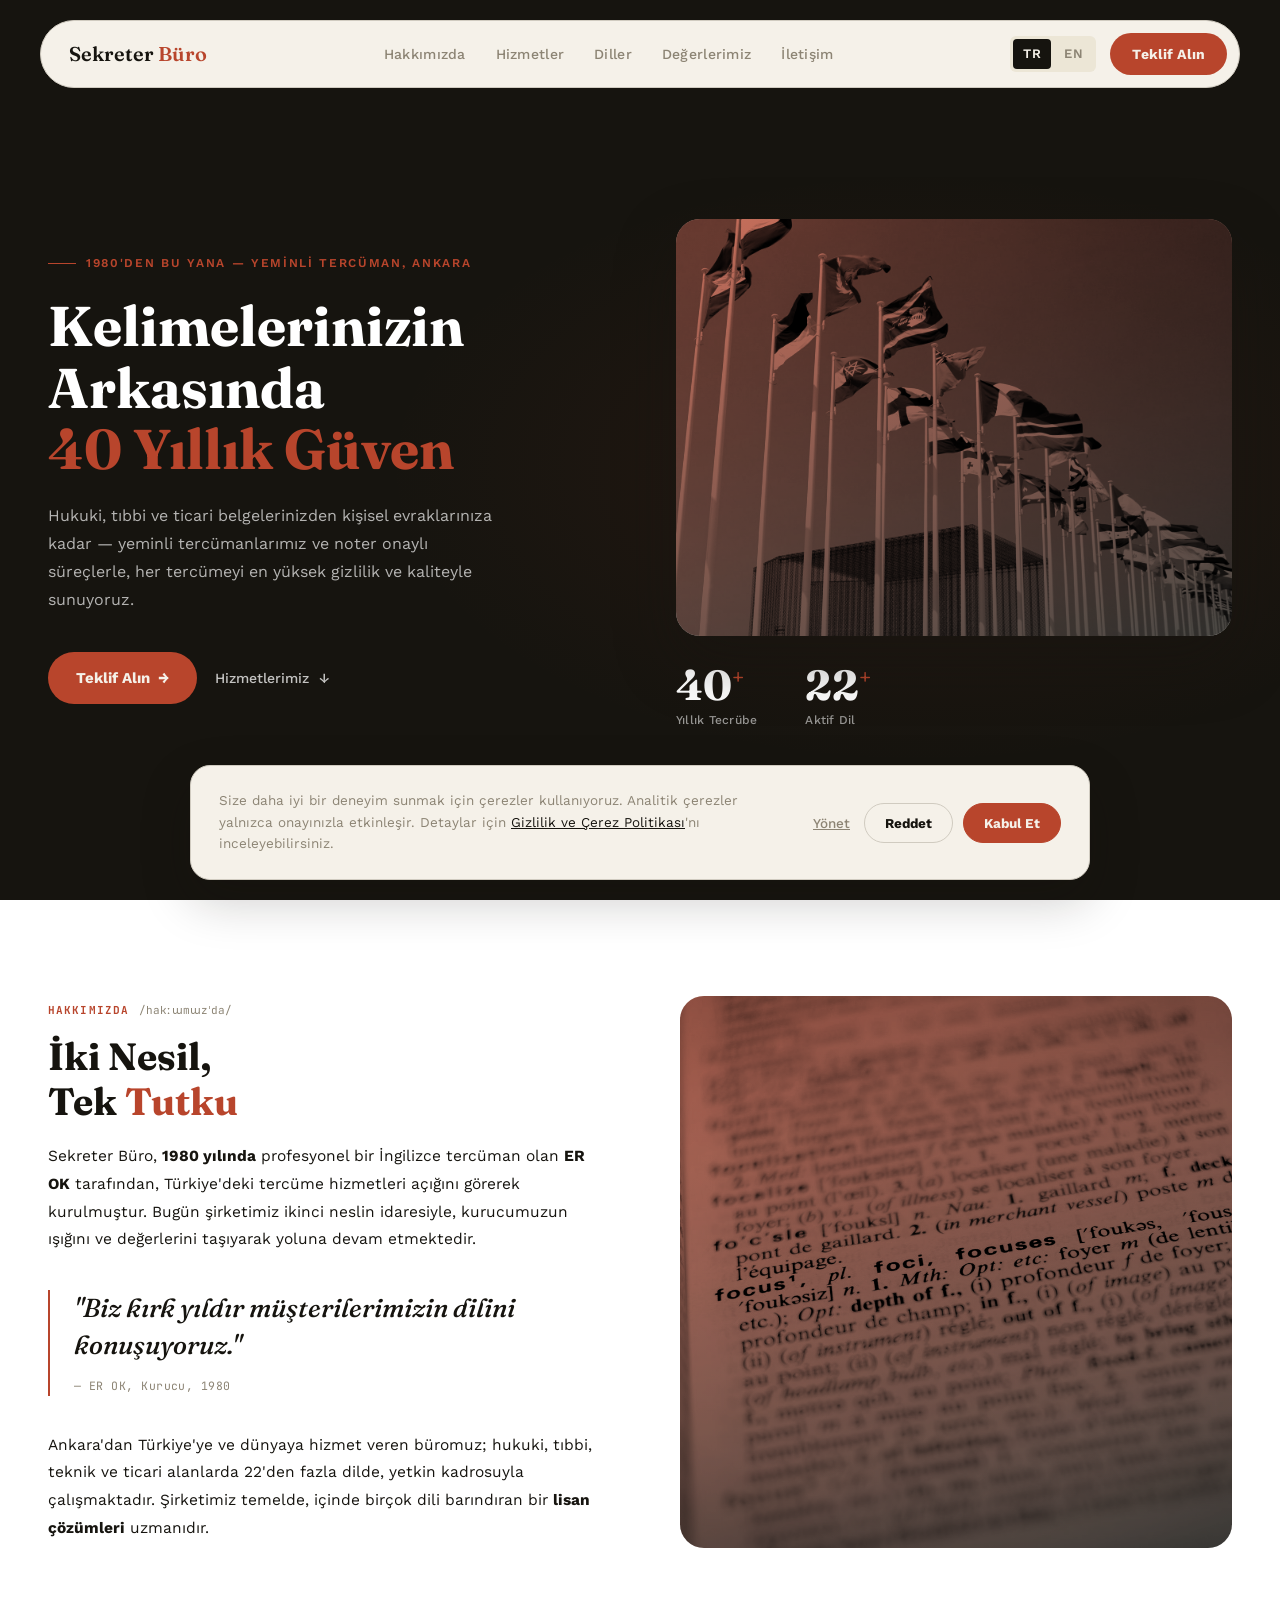
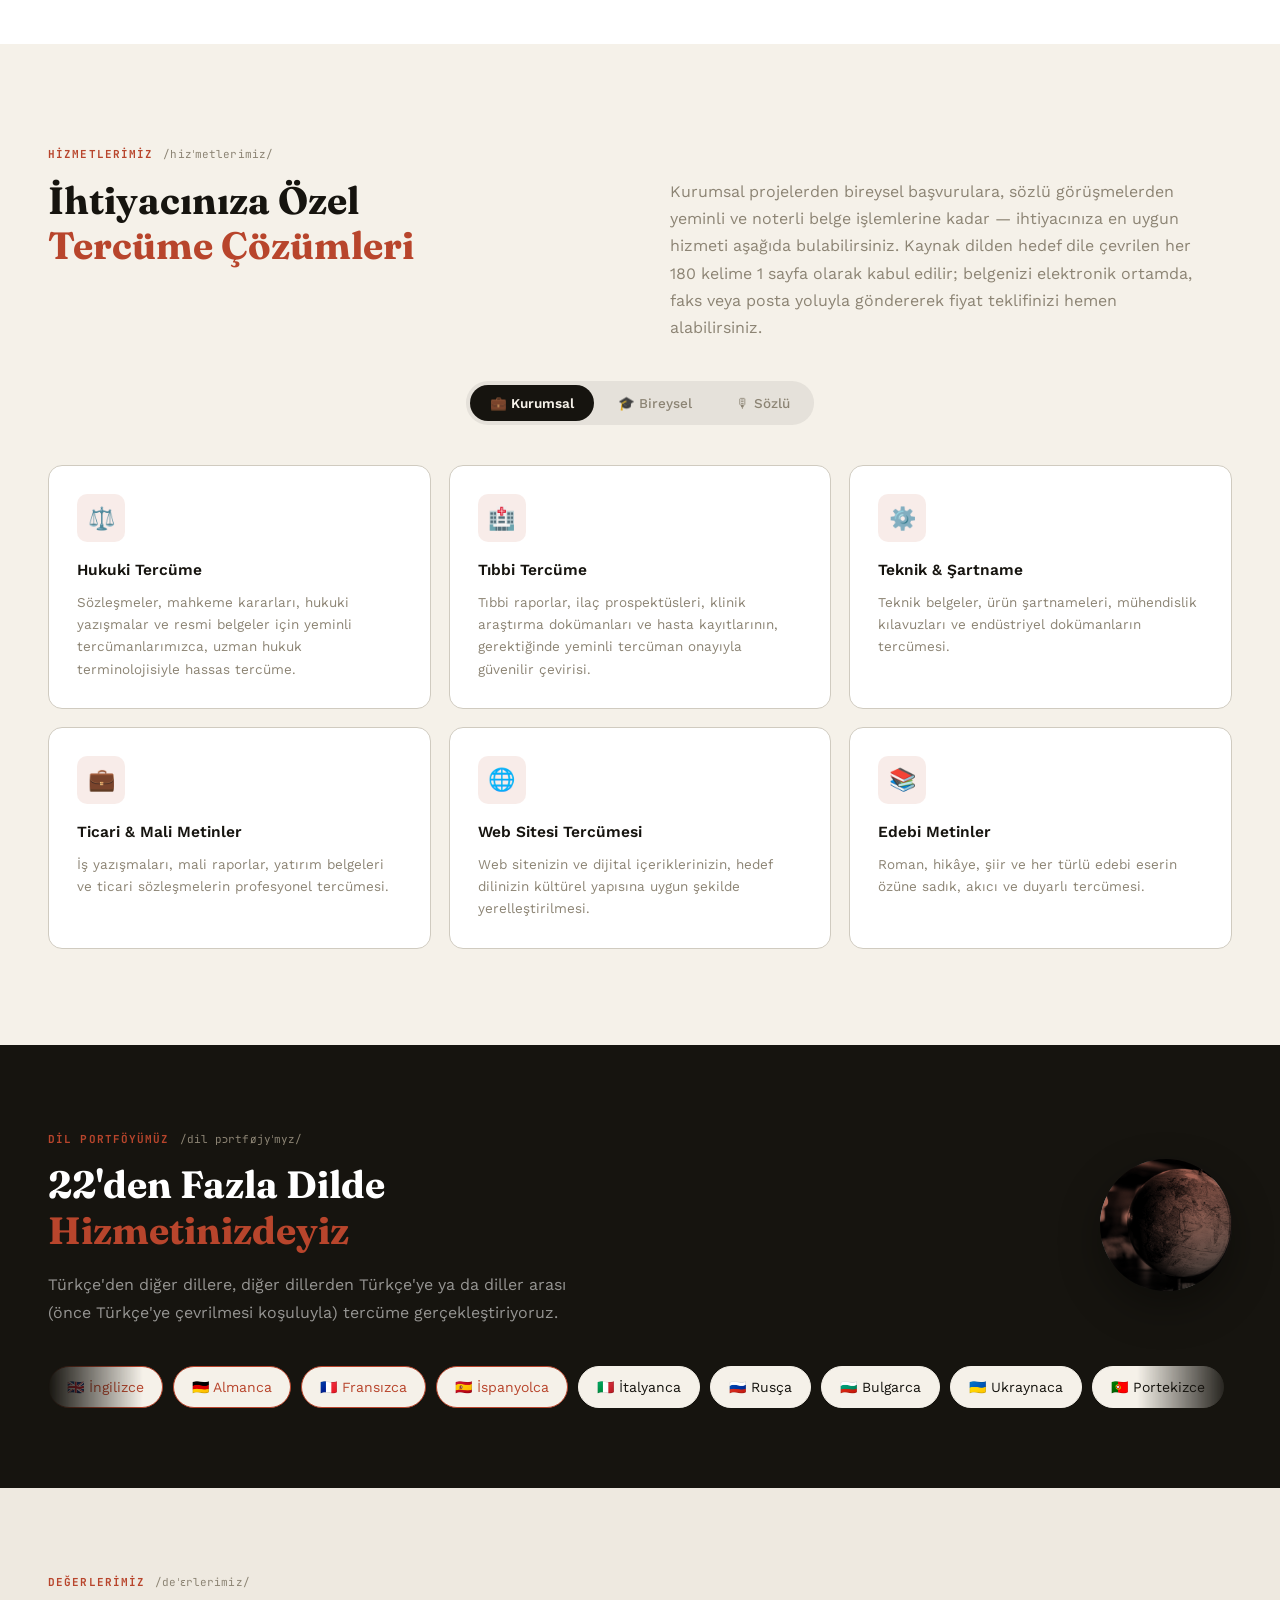
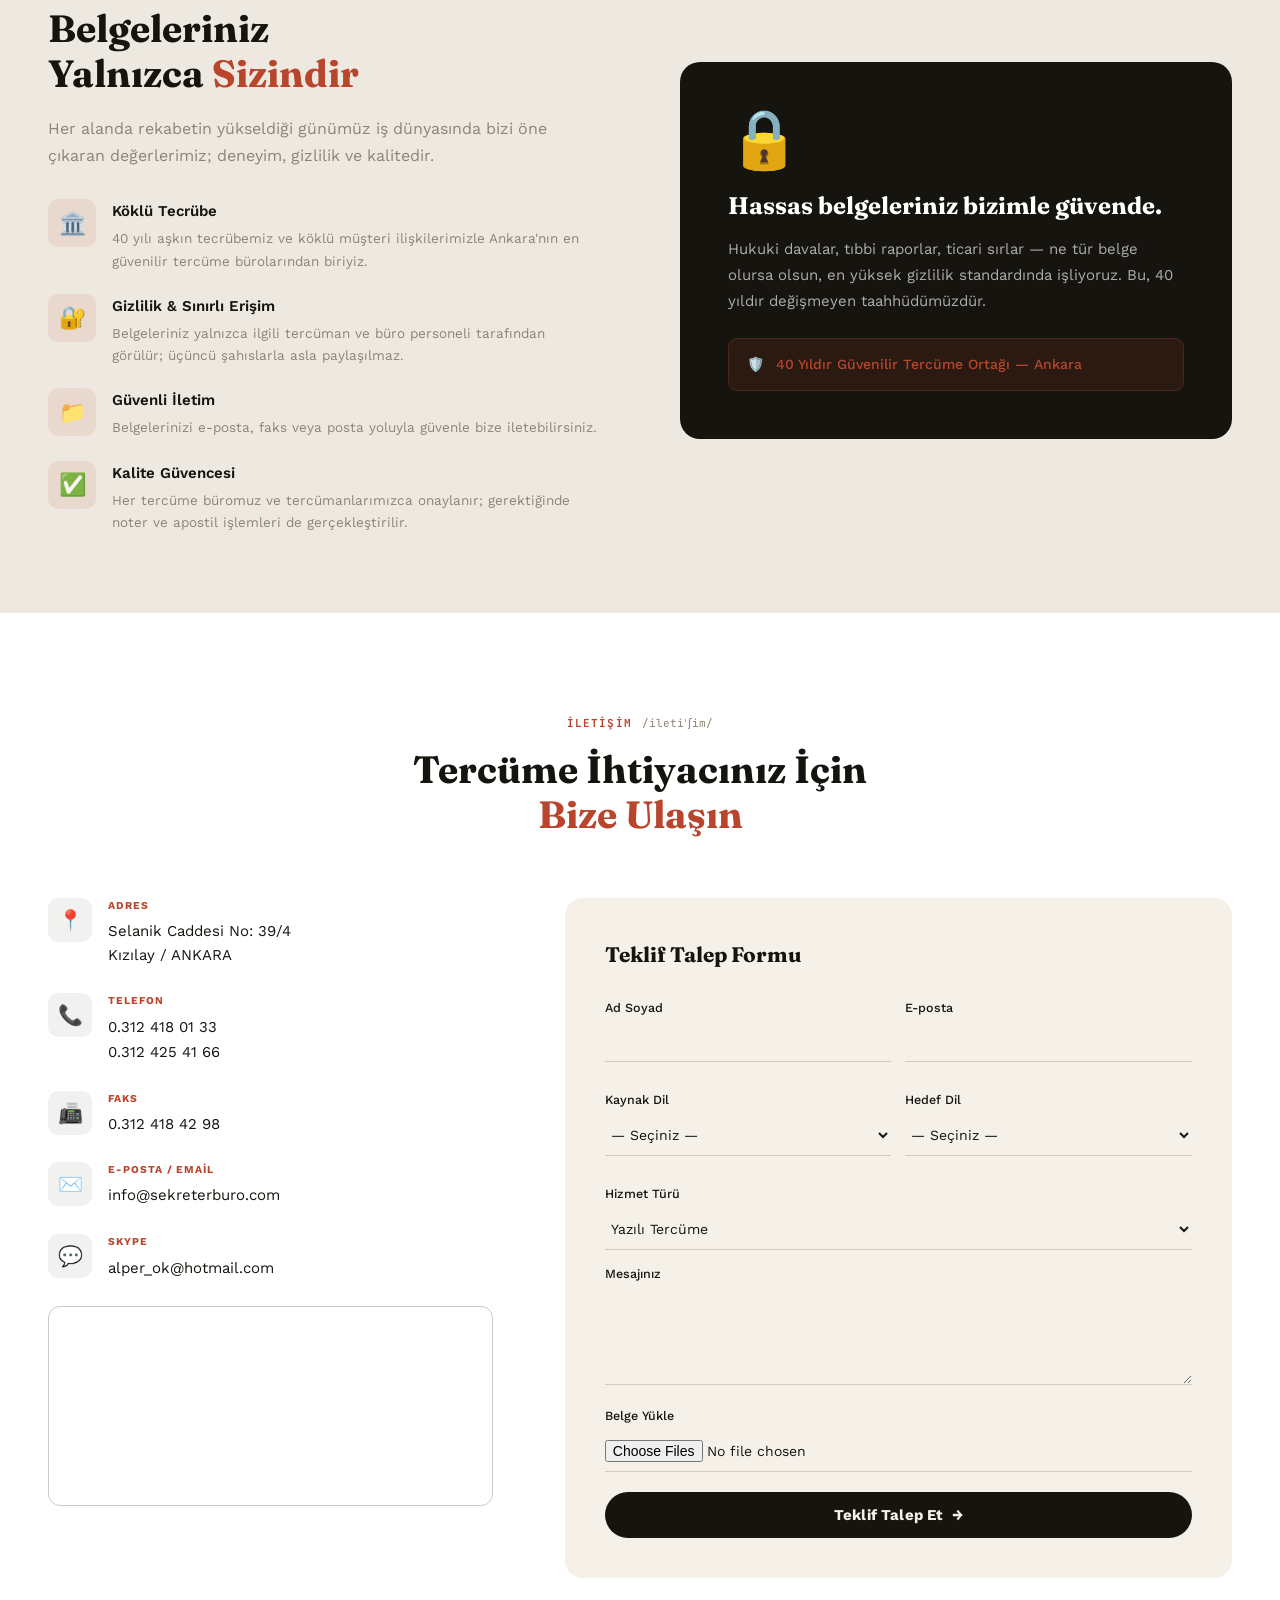
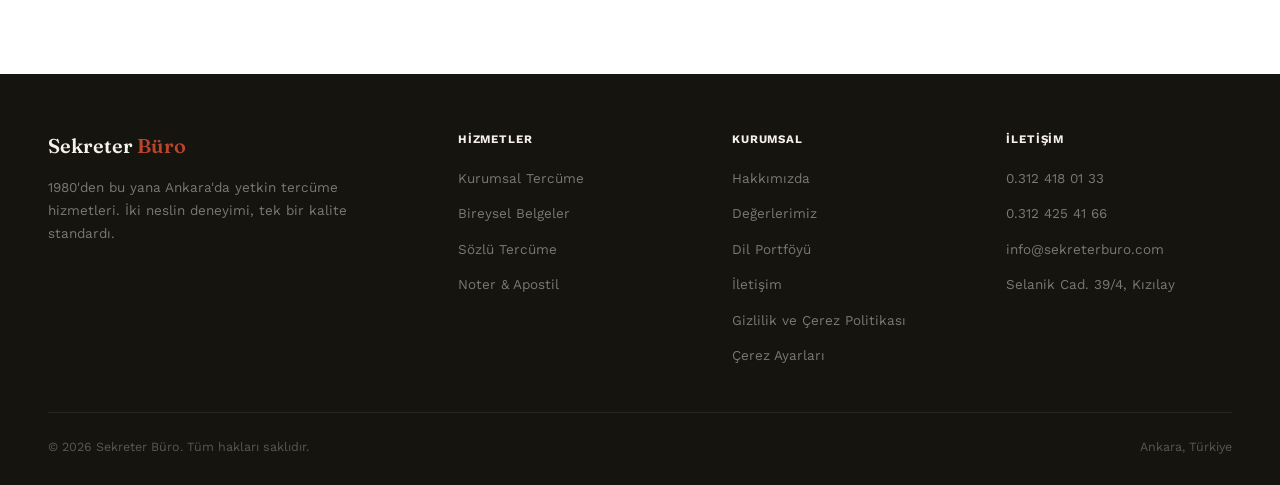
==== commit 36b578e6: "Add cookie consent banner, gate GA behind explicit opt-in GA previously loaded unconditionally in <h" ====
--- a/index.html
+++ b/index.html
@@ -4,17 +4,15 @@
   <meta charset="UTF-8">
   <meta name="viewport" content="width=device-width, initial-scale=1.0">
 
-  <!-- Google tag (gtag.js) — __GA_MEASUREMENT_ID__ is substituted at deploy
-       time by build.sh (Cloudflare Pages build command) from the
+  <!-- Google Analytics (gtag.js) — __GA_MEASUREMENT_ID__ is substituted at
+       deploy time by build.sh (Cloudflare Pages build command) from the
        GA_MEASUREMENT_ID Cloudflare Pages environment variable, see
-       build.sh and .env.example -->
-  <script async src="https://www.googletagmanager.com/gtag/js?id=__GA_MEASUREMENT_ID__"></script>
-  <script>
-    window.dataLayer = window.dataLayer || [];
-    function gtag(){dataLayer.push(arguments);}
-    gtag('js', new Date());
-    gtag('config', '__GA_MEASUREMENT_ID__');
-  </script>
+       build.sh and .env.example. The script itself is NOT loaded here —
+       src/assets/js/consent.js only loads it after the visitor accepts
+       cookies via the consent banner, so no Google request/cookie ever
+       happens before consent. See
+       docs/superpowers/specs/2026-07-25-cookie-consent-design.md -->
+  <script>window.GA_MEASUREMENT_ID = '__GA_MEASUREMENT_ID__';</script>
 
   <title>Sekreter Büro | Yeminli Tercüman Ankara | 22+ Dil | 40 Yıllık Tecrübe</title>
   <meta name="description" content="Ankara'da 40 yılı aşkın tecrübeli yeminli ve noterli tercümanlarımızla hukuki, tıbbi ve ticari çeviri hizmeti. Apostil desteği ve 22'den fazla dilde hizmet.">
@@ -695,6 +693,8 @@
         <li><a href="#confidentiality">Değerlerimiz</a></li>
         <li><a href="#languages">Dil Portföyü</a></li>
         <li><a href="#contact">İletişim</a></li>
+        <li><a href="gizlilik-politikasi.html">Gizlilik ve Çerez Politikası</a></li>
+        <li><a href="#" onclick="openConsentManager(); return false;">Çerez Ayarları</a></li>
       </ul>
     </div>
     <div class="ft-col">
@@ -714,8 +714,48 @@
 </footer>
 
 <!-- ═══════════════════════════════════════════════
+     COOKIE CONSENT
+═══════════════════════════════════════════════ -->
+<div class="consent-banner" id="consentBanner" hidden>
+  <div class="consent-top">
+    <p class="consent-text">
+      Size daha iyi bir deneyim sunmak için çerezler kullanıyoruz. Analitik çerezler yalnızca onayınızla etkinleşir. Detaylar için <a href="gizlilik-politikasi.html">Gizlilik ve Çerez Politikası</a>'nı inceleyebilirsiniz.
+    </p>
+    <div class="consent-actions">
+      <button type="button" class="consent-link-btn" id="consentManageBtn">Yönet</button>
+      <button type="button" class="consent-btn consent-btn-reject" id="consentRejectBtn">Reddet</button>
+      <button type="button" class="consent-btn consent-btn-accept" id="consentAcceptBtn">Kabul Et</button>
+    </div>
+  </div>
+  <div class="consent-panel" id="consentPanel" hidden>
+    <div class="consent-row">
+      <div>
+        <strong>Zorunlu</strong>
+        <p>Bu site şu anda zorunlu herhangi bir çerez kullanmamaktadır. Bu seçenek yalnızca bilgilendirme amaçlıdır.</p>
+      </div>
+      <label class="consent-toggle">
+        <input type="checkbox" checked disabled>
+        <span></span>
+      </label>
+    </div>
+    <div class="consent-row">
+      <div>
+        <strong>Analitik</strong>
+        <p>Google Analytics aracılığıyla ziyaretçi istatistiklerini anonim olarak analiz etmemize yardımcı olur.</p>
+      </div>
+      <label class="consent-toggle">
+        <input type="checkbox" id="consentAnalyticsToggle">
+        <span></span>
+      </label>
+    </div>
+    <button type="button" class="consent-btn consent-btn-accept consent-save-btn" id="consentSaveBtn">Tercihleri Kaydet</button>
+  </div>
+</div>
+
+<!-- ═══════════════════════════════════════════════
      JAVASCRIPT
 ═══════════════════════════════════════════════ -->
 <script src="src/assets/js/main.js" defer></script>
+<script src="src/assets/js/consent.js" defer></script>
 </body>
 </html>
--- a/src/assets/styles/main.css
+++ b/src/assets/styles/main.css
@@ -444,6 +444,70 @@
     .footer-bottom p { color: rgba(245,241,233,0.3); font-size: 12.5px; }
     .footer-bottom a { color: rgba(245,241,233,0.3); text-decoration: none; }
 
+    /* ─── COOKIE CONSENT ─── */
+    .consent-banner {
+      position: fixed; left: 20px; right: 20px; bottom: 20px; z-index: 2000;
+      max-width: 900px; margin: 0 auto;
+      background: var(--paper); border: 1px solid var(--border);
+      border-radius: 20px;
+      box-shadow: 0 20px 50px rgba(22,20,15,0.22);
+      padding: 24px 28px;
+    }
+    .consent-banner[hidden] { display: none; }
+    .consent-top {
+      display: flex; gap: 24px; align-items: center; flex-wrap: wrap;
+    }
+    .consent-text {
+      flex: 1 1 320px; font-size: 13.5px; color: var(--taupe); line-height: 1.6;
+    }
+    .consent-text a { color: var(--ink); text-decoration: underline; }
+    .consent-actions { display: flex; gap: 10px; align-items: center; flex-shrink: 0; }
+    .consent-link-btn {
+      background: none; border: none; color: var(--taupe);
+      font-size: 13.5px; font-weight: 500; text-decoration: underline;
+      cursor: pointer; font-family: 'Work Sans', sans-serif; padding: 8px 4px;
+    }
+    .consent-link-btn:hover { color: var(--ink); }
+    .consent-btn {
+      border-radius: 50px; padding: 11px 20px;
+      font-size: 13.5px; font-weight: 700;
+      font-family: 'Work Sans', sans-serif; cursor: pointer;
+      transition: all 0.2s; white-space: nowrap;
+    }
+    .consent-btn-reject { background: none; border: 1px solid var(--border); color: var(--ink); }
+    .consent-btn-reject:hover { border-color: var(--ink); }
+    .consent-btn-accept { background: var(--stamp); border: 1px solid var(--stamp); color: var(--paper); }
+    .consent-btn-accept:hover { background: color-mix(in srgb, var(--stamp) 82%, black); }
+    .consent-panel {
+      margin-top: 20px; padding-top: 20px;
+      border-top: 1px solid var(--border);
+      display: flex; flex-direction: column; gap: 16px;
+    }
+    .consent-panel[hidden] { display: none; }
+    .consent-row {
+      display: flex; gap: 20px; align-items: flex-start; justify-content: space-between;
+    }
+    .consent-row strong { display: block; font-size: 13.5px; color: var(--ink); margin-bottom: 3px; }
+    .consent-row p { font-size: 12.5px; color: var(--taupe); line-height: 1.6; max-width: 480px; }
+    .consent-toggle {
+      position: relative; flex-shrink: 0; width: 40px; height: 22px;
+      display: inline-block; margin-top: 2px;
+    }
+    .consent-toggle input { opacity: 0; width: 0; height: 0; }
+    .consent-toggle span {
+      position: absolute; inset: 0; border-radius: 22px;
+      background: var(--border); transition: background 0.2s;
+    }
+    .consent-toggle span::before {
+      content: ''; position: absolute; width: 16px; height: 16px;
+      left: 3px; top: 3px; border-radius: 50%;
+      background: var(--white); transition: transform 0.2s;
+    }
+    .consent-toggle input:checked + span { background: var(--stamp); }
+    .consent-toggle input:checked + span::before { transform: translateX(18px); }
+    .consent-toggle input:disabled + span { background: var(--border); opacity: 0.6; }
+    .consent-save-btn { align-self: flex-start; }
+
     /* ═══════════════════════════════════════════════
        FLUID TYPOGRAPHY (scales across all widths)
     ═══════════════════════════════════════════════ */
@@ -565,6 +629,14 @@
       #confidentiality { padding: 56px 20px; }
       #contact         { padding: 56px 20px; }
       footer           { padding: 44px 20px 20px; }
+
+      /* Cookie consent */
+      .consent-banner { left: 12px; right: 12px; bottom: 12px; padding: 20px; }
+      .consent-top { flex-direction: column; align-items: stretch; gap: 16px; }
+      .consent-text { flex: none; }
+      .consent-actions { flex-wrap: wrap; }
+      .consent-btn { flex: 1; text-align: center; }
+      .consent-row { flex-direction: column; gap: 8px; }
 
       /* Hero */
       #hero { padding: 96px 20px 52px; min-height: auto; }
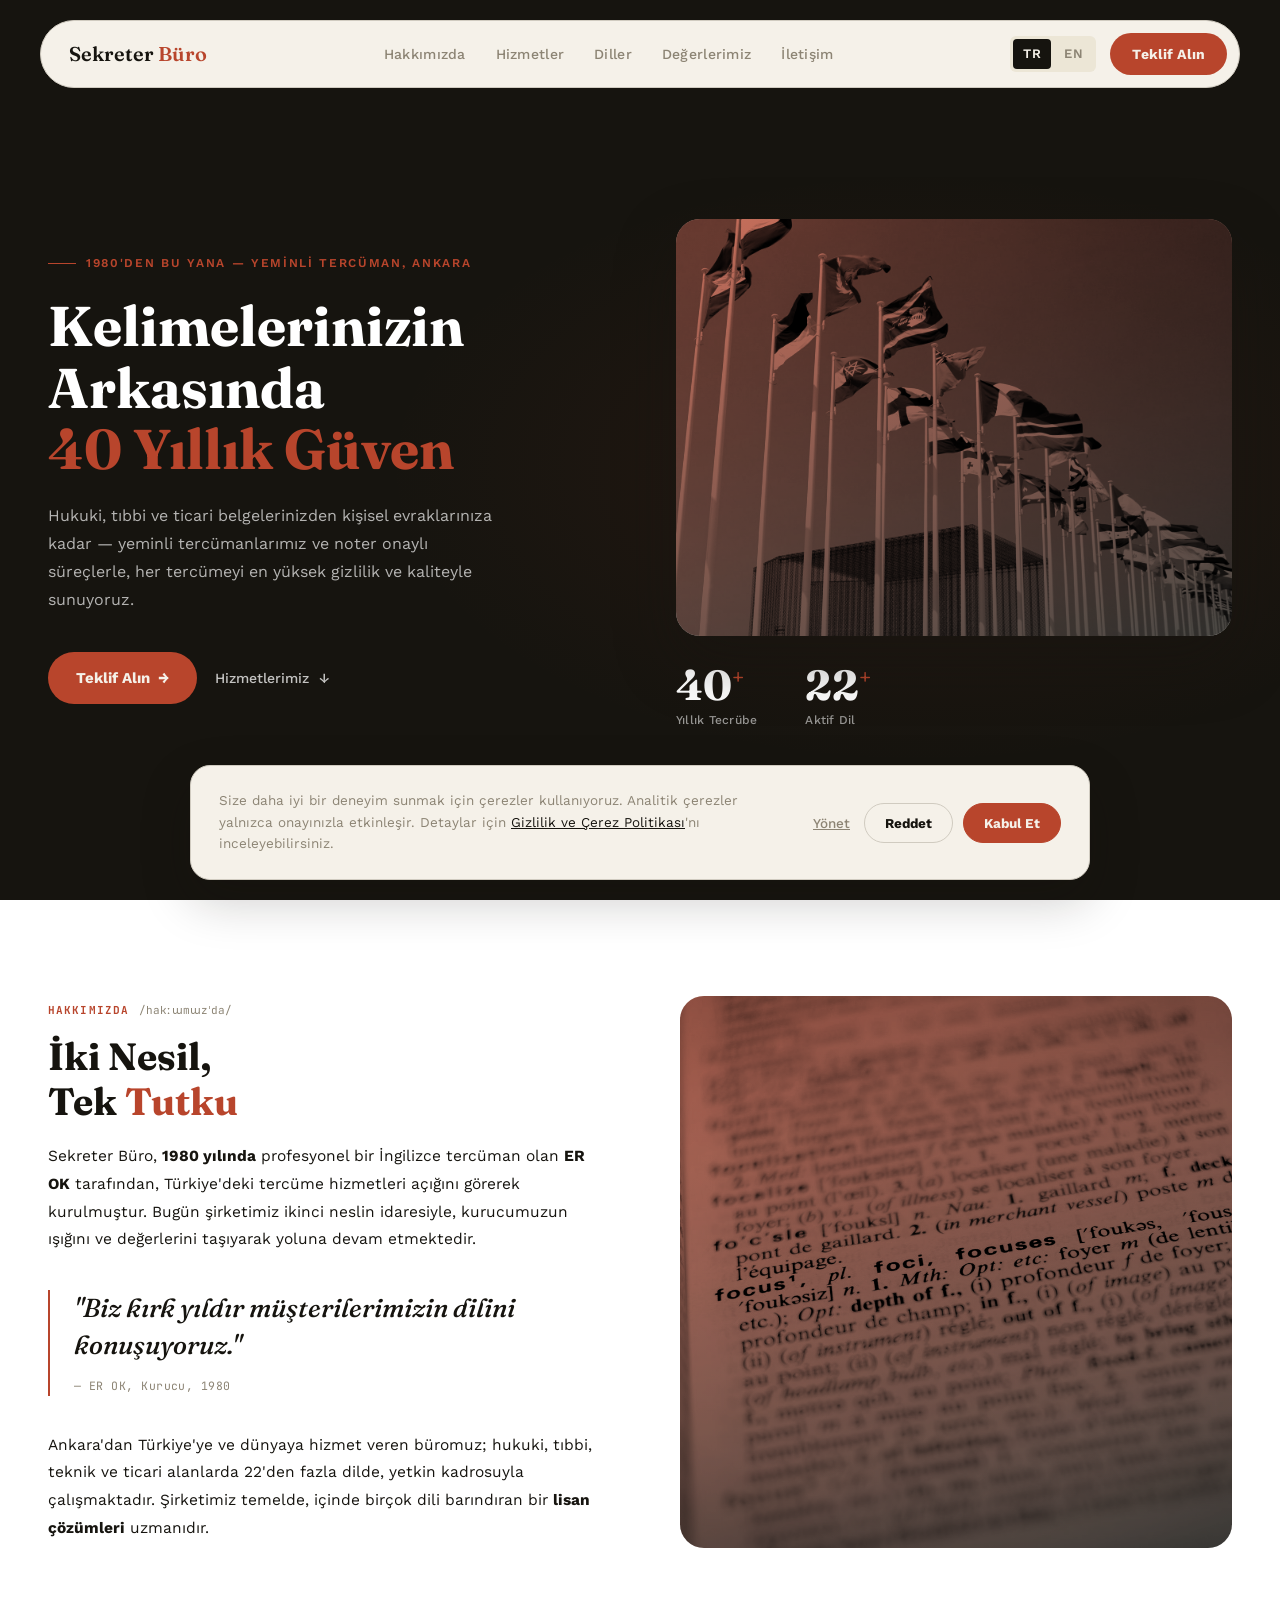
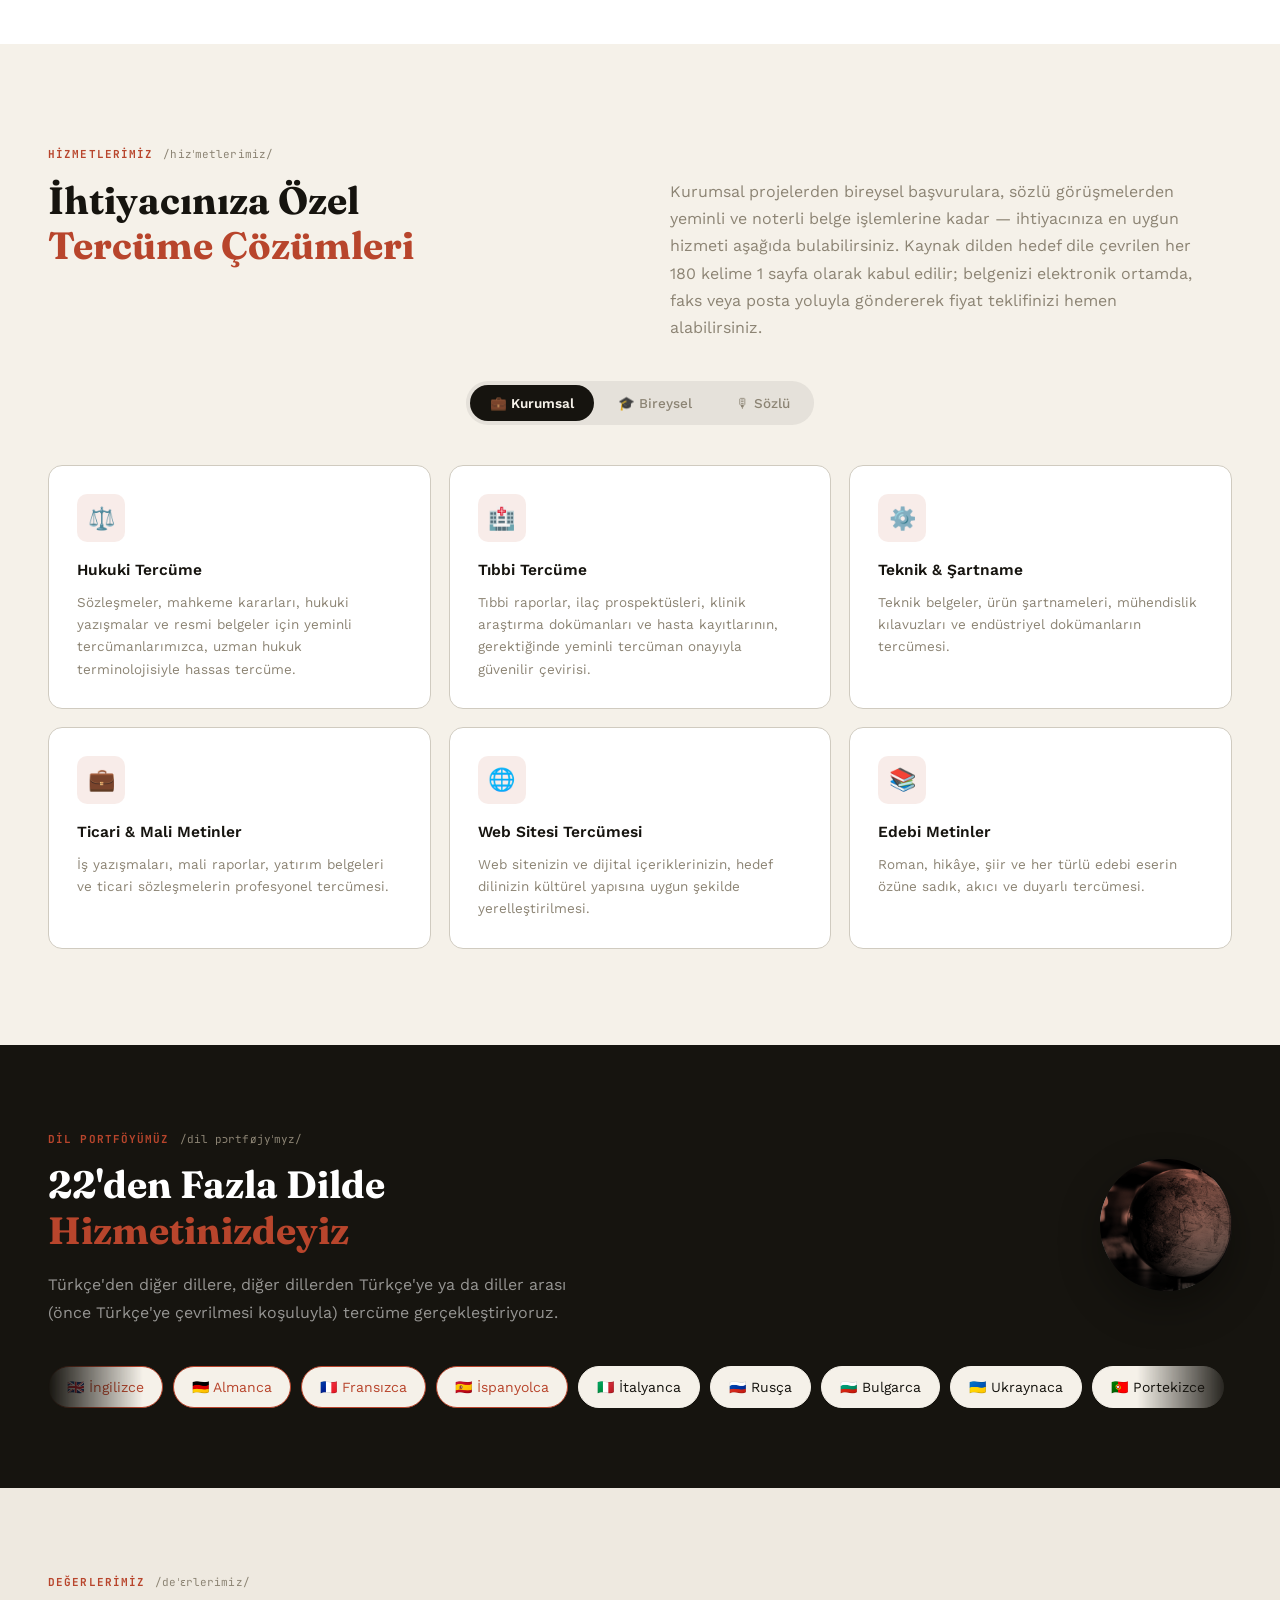
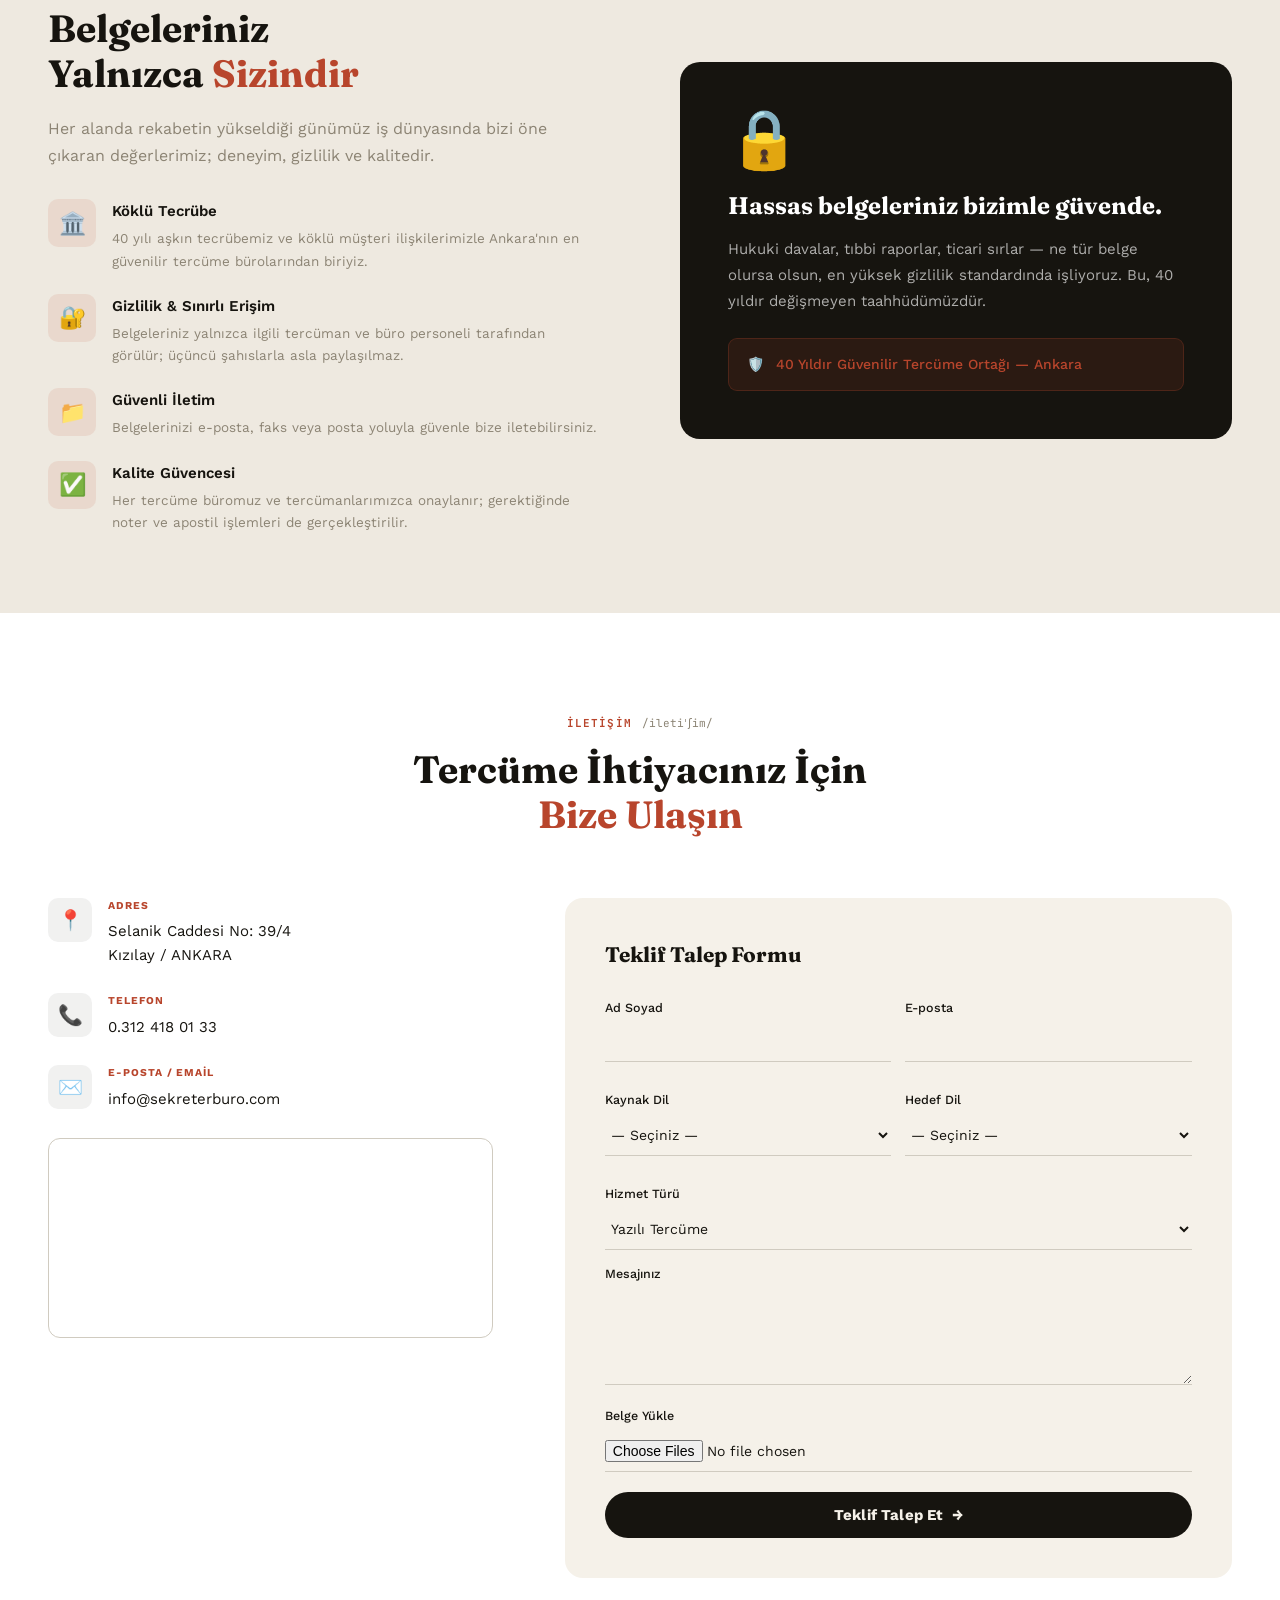
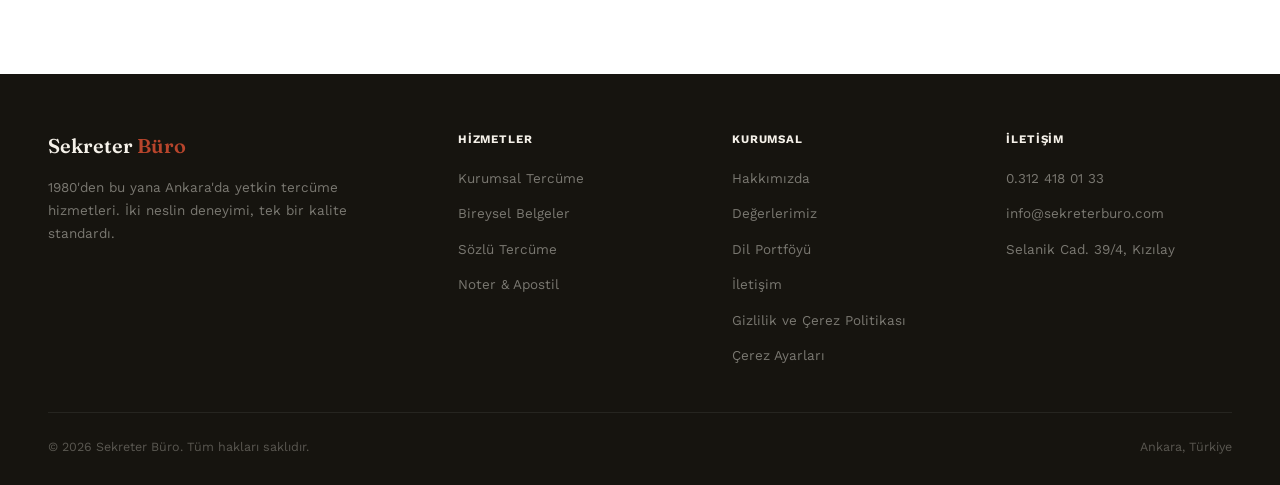
==== commit a9352e4a: "Remove discontinued phone line, fax, and Skype from contact info Client confirmed the 425 41 66 line" ====
--- a/index.html
+++ b/index.html
@@ -31,8 +31,7 @@
     "name": "Sekreter Büro",
     "description": "40 yılı aşkın tecrübeye sahip yeminli ve noterli tercüman kadromuzla, Ankara'da 1980'den bu yana hukuki, tıbbi, teknik ve ticari tercüme hizmetleri sunuyoruz. Yazılı ve sözlü çeviri, noter onaylı belge çevirisi ve apostil desteğiyle 22'den fazla dilde hizmet veriyoruz.",
     "url": "https://itssunok.github.io/sekreterburo/",
-    "telephone": ["+903124180133", "+903124254166"],
-    "faxNumber": "+903124184298",
+    "telephone": "+903124180133",
     "email": "info@sekreterburo.com",
     "foundingDate": "1980",
     "address": {
@@ -523,15 +522,7 @@
           <div class="ci-icon">📞</div>
           <div class="ci-body">
             <label>Telefon</label>
-            <a href="tel:+903124180133">0.312 418 01 33</a><br>
-            <a href="tel:+903124254166">0.312 425 41 66</a>
-          </div>
-        </div>
-        <div class="contact-item">
-          <div class="ci-icon">📠</div>
-          <div class="ci-body">
-            <label>Faks</label>
-            <p>0.312 418 42 98</p>
+            <a href="tel:+903124180133">0.312 418 01 33</a>
           </div>
         </div>
         <div class="contact-item">
@@ -539,13 +530,6 @@
           <div class="ci-body">
             <label>E-posta / Email</label>
             <a href="mailto:info@sekreterburo.com">info@sekreterburo.com</a>
-          </div>
-        </div>
-        <div class="contact-item">
-          <div class="ci-icon">💬</div>
-          <div class="ci-body">
-            <label>Skype</label>
-            <a href="skype:alper_ok@hotmail.com">alper_ok@hotmail.com</a>
           </div>
         </div>
         <div class="contact-map">
@@ -701,7 +685,6 @@
       <h4>İletişim</h4>
       <ul>
         <li><a href="tel:+903124180133">0.312 418 01 33</a></li>
-        <li><a href="tel:+903124254166">0.312 425 41 66</a></li>
         <li><a href="mailto:info@sekreterburo.com">info@sekreterburo.com</a></li>
         <li><a href="#contact">Selanik Cad. 39/4, Kızılay</a></li>
       </ul>
--- a/src/assets/styles/main.css
+++ b/src/assets/styles/main.css
@@ -444,6 +444,20 @@
     .footer-bottom p { color: rgba(245,241,233,0.3); font-size: 12.5px; }
     .footer-bottom a { color: rgba(245,241,233,0.3); text-decoration: none; }
 
+    /* ─── LEGAL CONTENT (privacy/cookie policy page) ─── */
+    .legal-page { padding: 160px 48px 100px; max-width: 760px; margin: 0 auto; }
+    .legal-content { margin-top: 24px; }
+    .legal-content h2 {
+      font-family: 'Fraunces', serif; font-size: 24px; font-weight: 700;
+      color: var(--ink); margin: 44px 0 14px;
+    }
+    .legal-content h2:first-child { margin-top: 0; }
+    .legal-content p { font-size: 15px; color: var(--ink); line-height: 1.8; margin-bottom: 16px; }
+    .legal-content ul { margin: 0 0 16px 20px; }
+    .legal-content li { font-size: 15px; color: var(--ink); line-height: 1.8; margin-bottom: 6px; }
+    .legal-content a { color: var(--stamp); }
+    .legal-updated { font-size: 12.5px; color: var(--taupe); margin-top: 8px; }
+
     /* ─── COOKIE CONSENT ─── */
     .consent-banner {
       position: fixed; left: 20px; right: 20px; bottom: 20px; z-index: 2000;
@@ -629,6 +643,7 @@
       #confidentiality { padding: 56px 20px; }
       #contact         { padding: 56px 20px; }
       footer           { padding: 44px 20px 20px; }
+      .legal-page      { padding: 120px 20px 60px; }
 
       /* Cookie consent */
       .consent-banner { left: 12px; right: 12px; bottom: 12px; padding: 20px; }
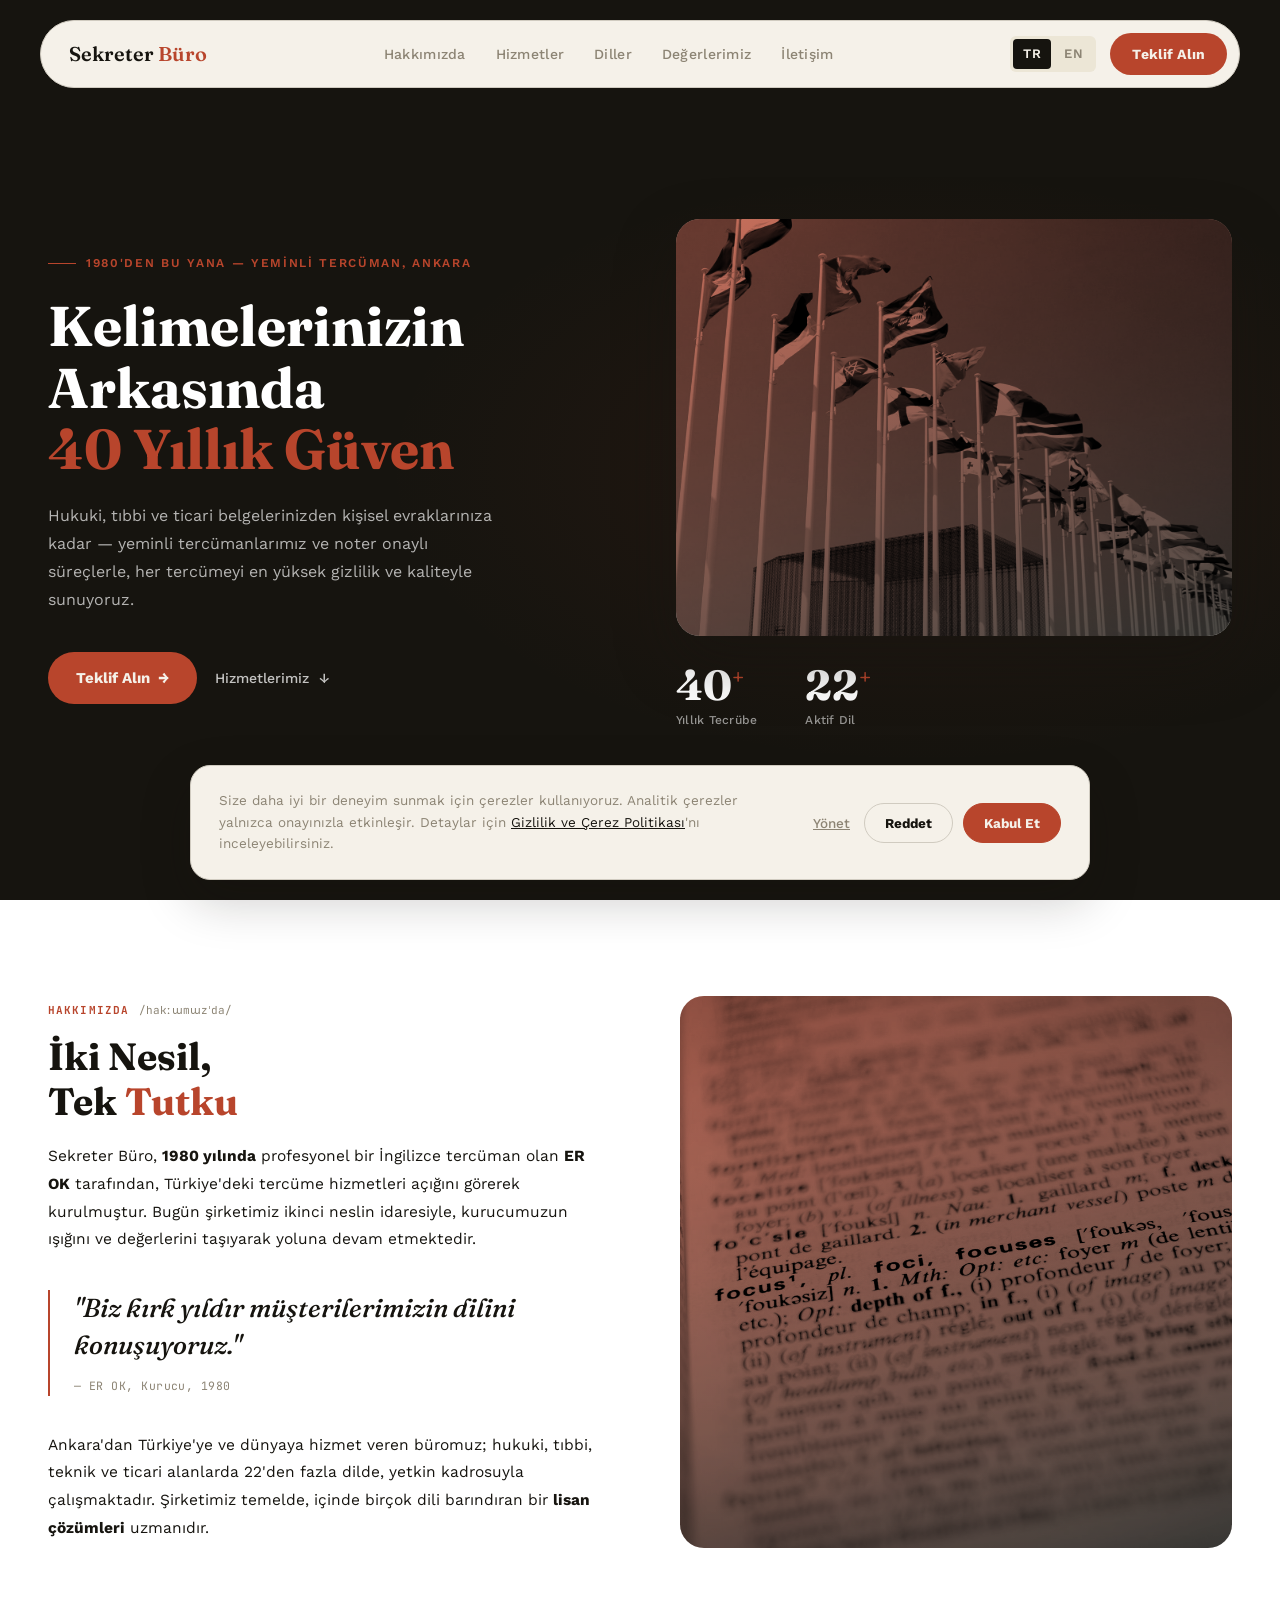
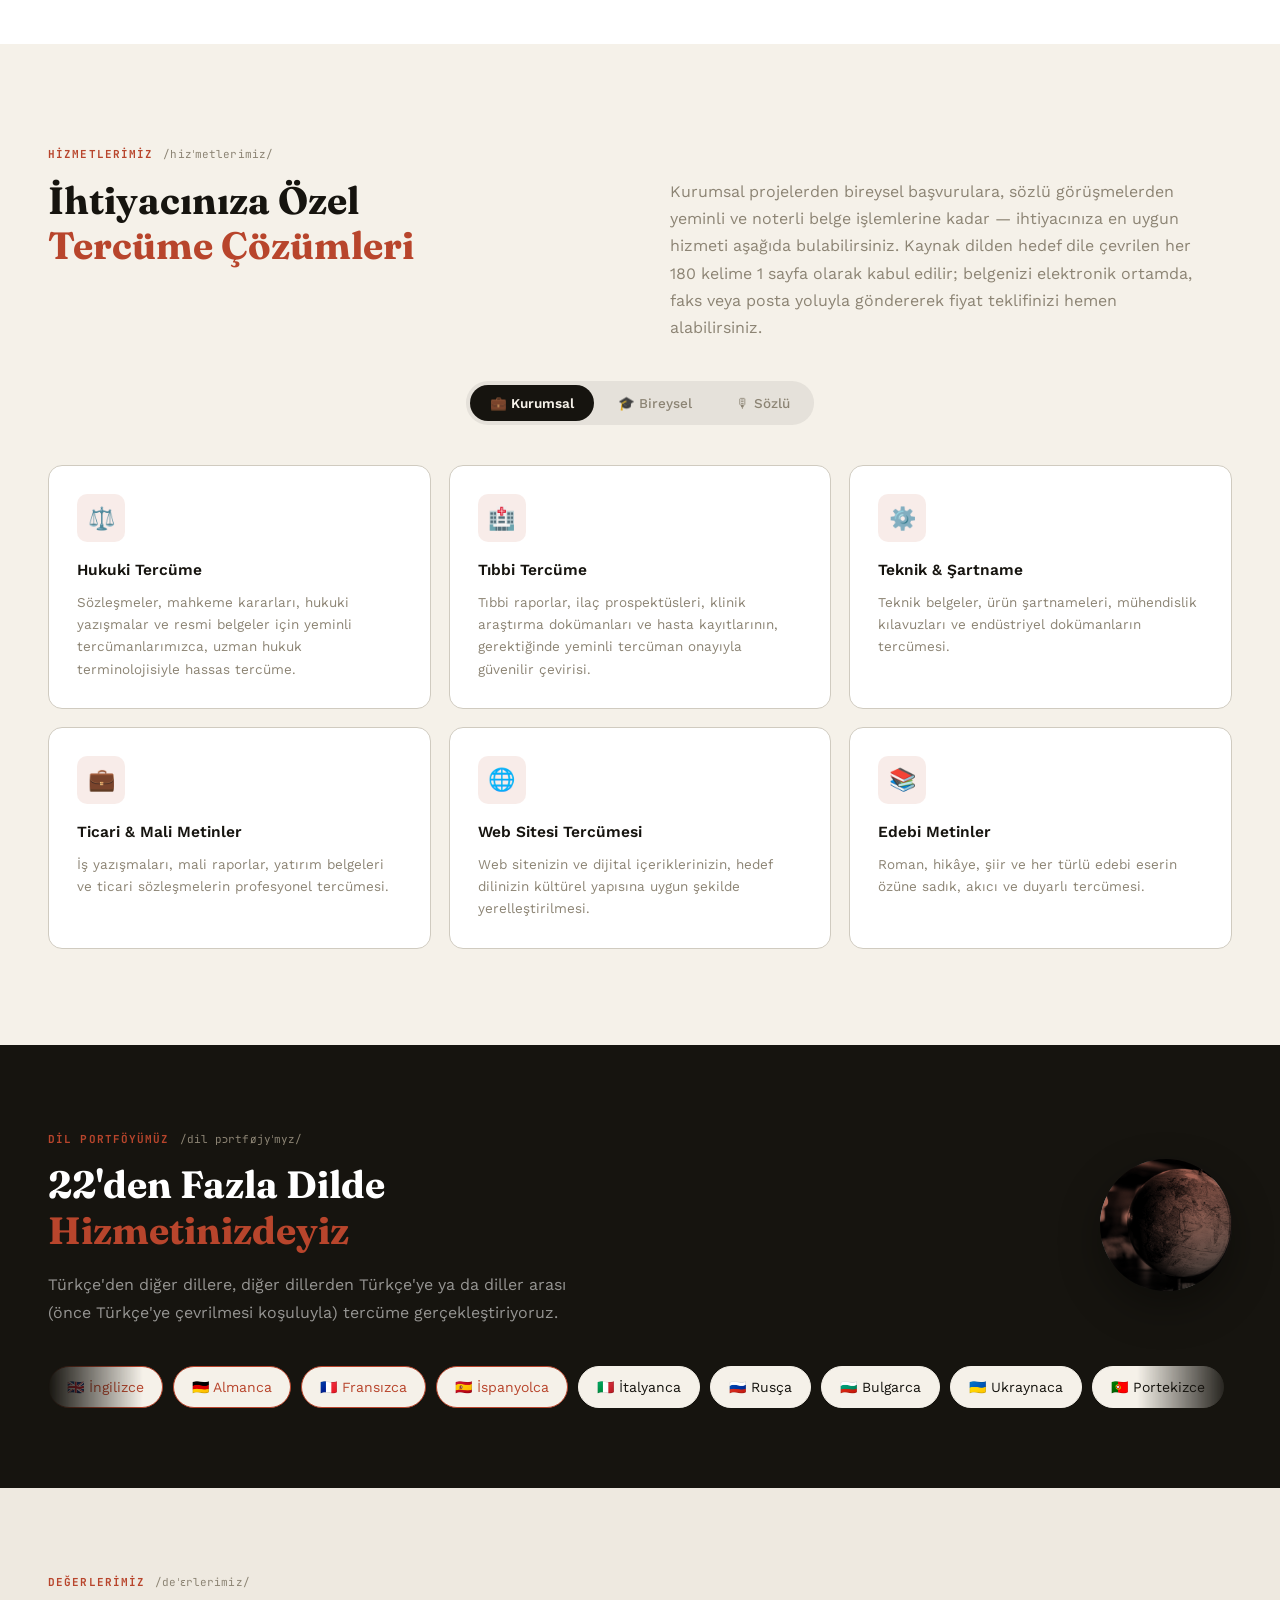
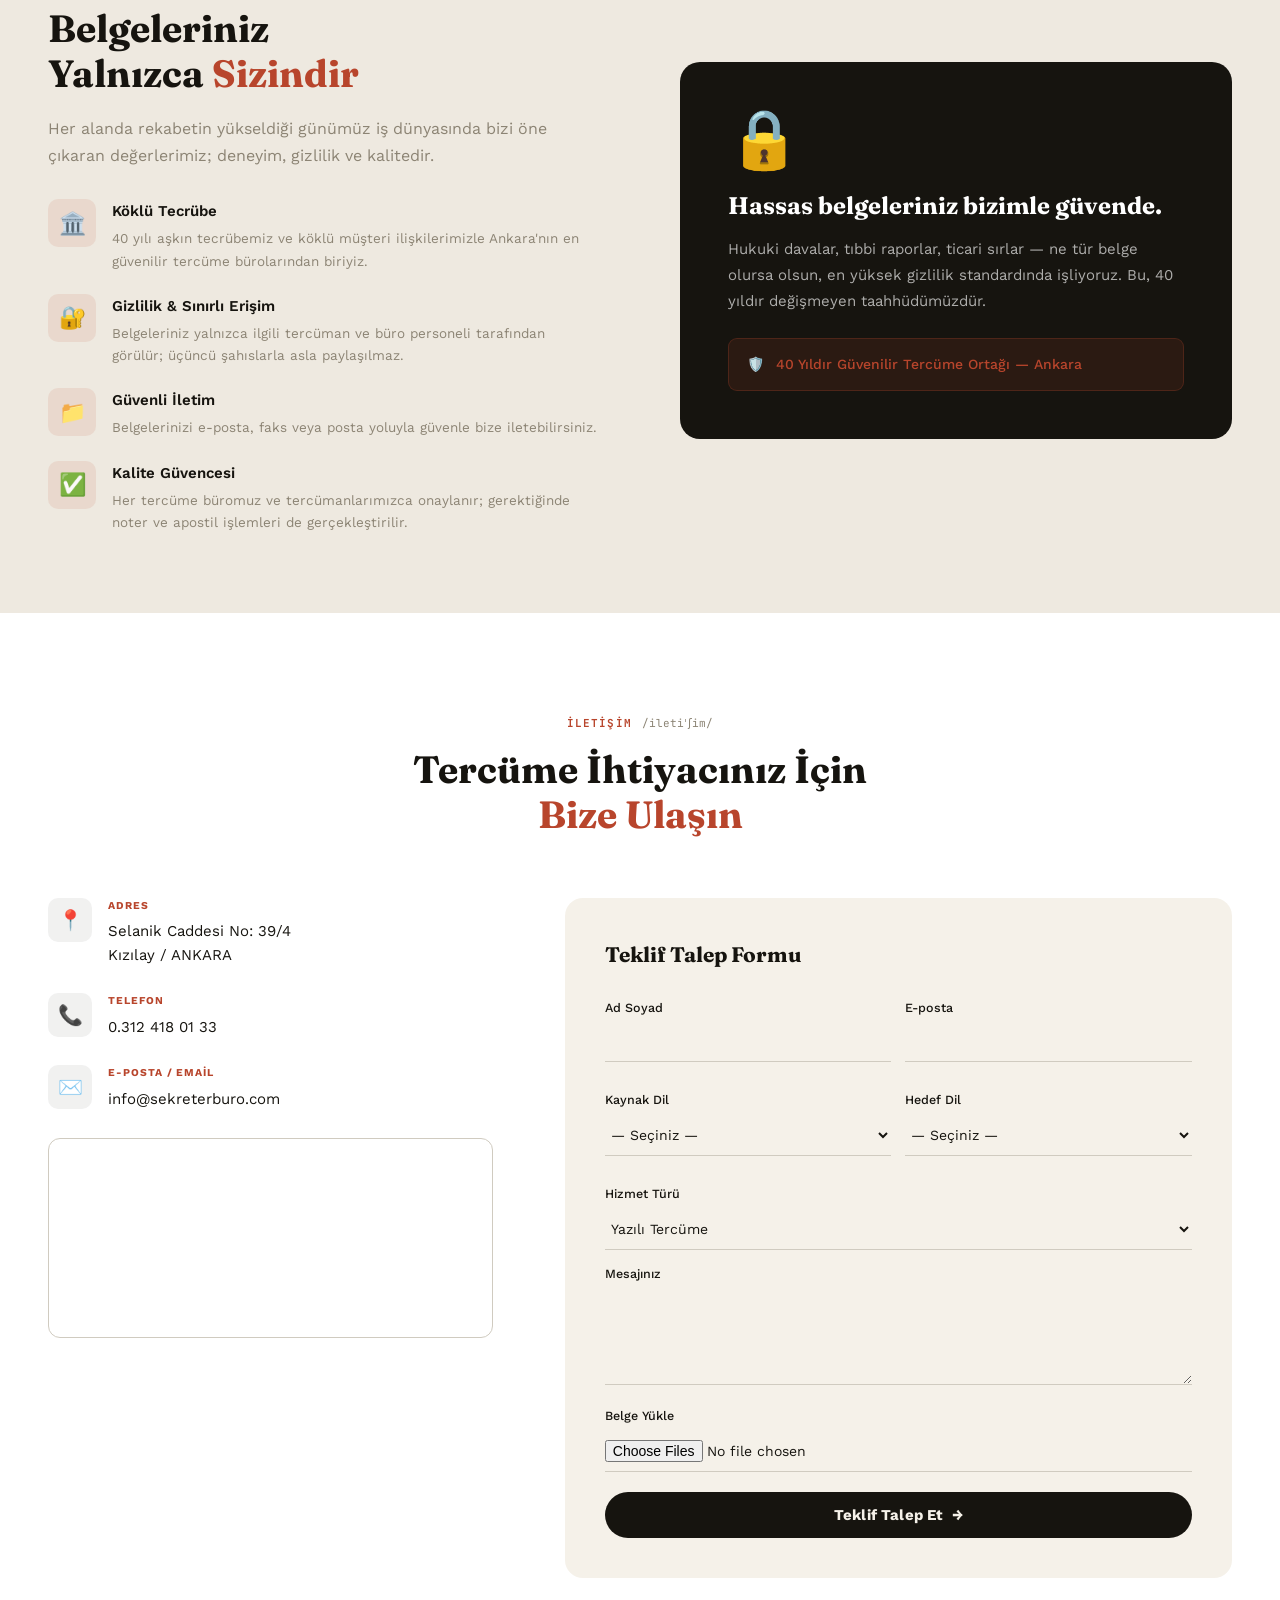
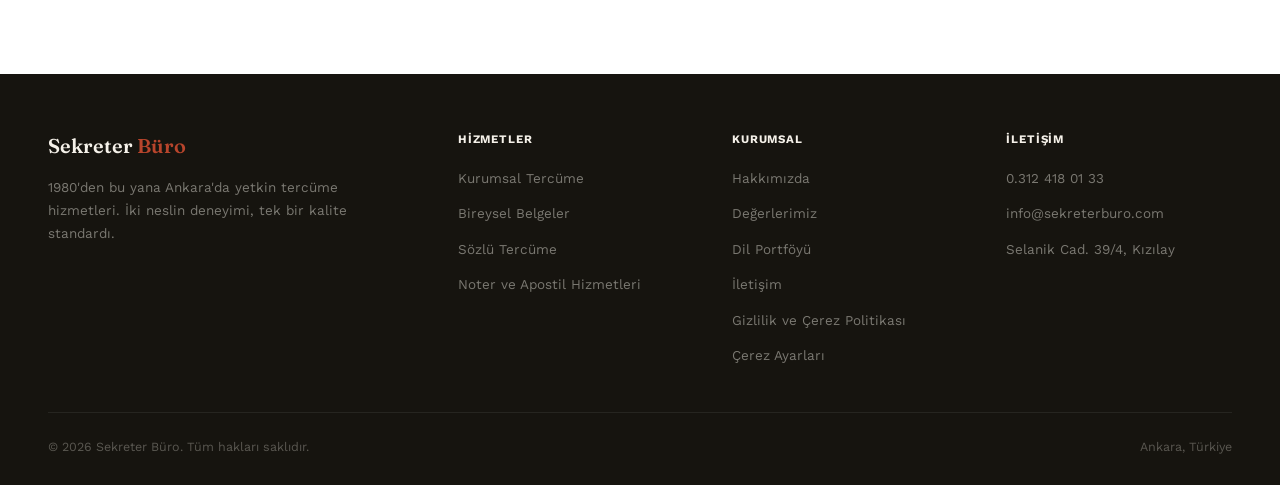
==== commit 0cf620f6: "Rename Noter & Apostil service to Noter ve Apostil Hizmetleri Client requested clearer service namin" ====
--- a/index.html
+++ b/index.html
@@ -294,7 +294,7 @@
         </div>
         <div class="svc-card">
           <div class="svc-icon">📜</div>
-          <h3>Noter & Apostil</h3>
+          <h3>Noter ve Apostil Hizmetleri</h3>
           <p>Yeminli tercümanlarımızca hazırlanan belgelerinizin noter tasdiki, Dışişleri Bakanlığı onayı ve apostil işlemlerinin gerçekleştirilmesi.</p>
         </div>
         <div class="svc-card">
@@ -627,7 +627,7 @@
             <option>Yazılı Tercüme</option>
             <option>Sözlü Tercüme</option>
             <option>Bireysel Belge (Diploma, Vize…)</option>
-            <option>Noter & Apostil</option>
+            <option>Noter ve Apostil Hizmetleri</option>
           </select>
         </div>
         <div class="form-grp">
@@ -667,7 +667,7 @@
         <li><a href="#services">Kurumsal Tercüme</a></li>
         <li><a href="#services">Bireysel Belgeler</a></li>
         <li><a href="#services">Sözlü Tercüme</a></li>
-        <li><a href="#services">Noter & Apostil</a></li>
+        <li><a href="#services">Noter ve Apostil Hizmetleri</a></li>
       </ul>
     </div>
     <div class="ft-col">
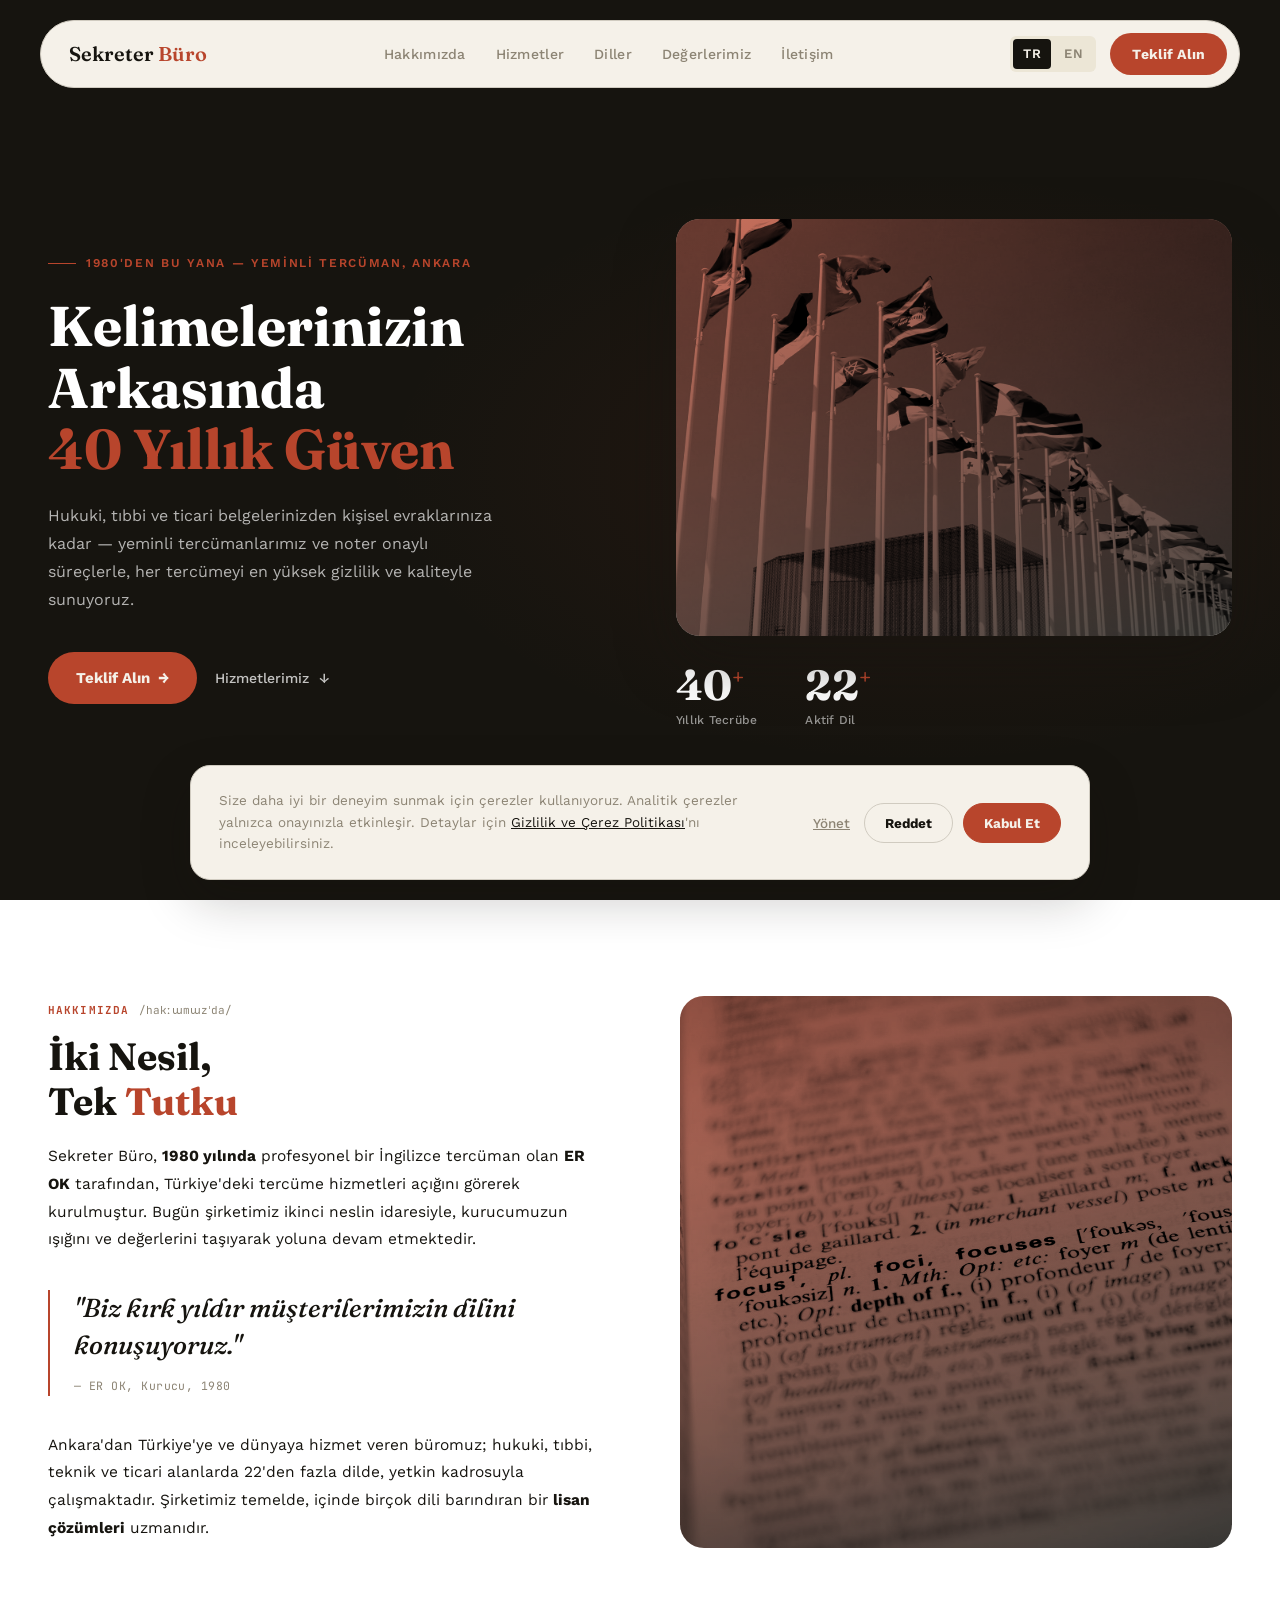
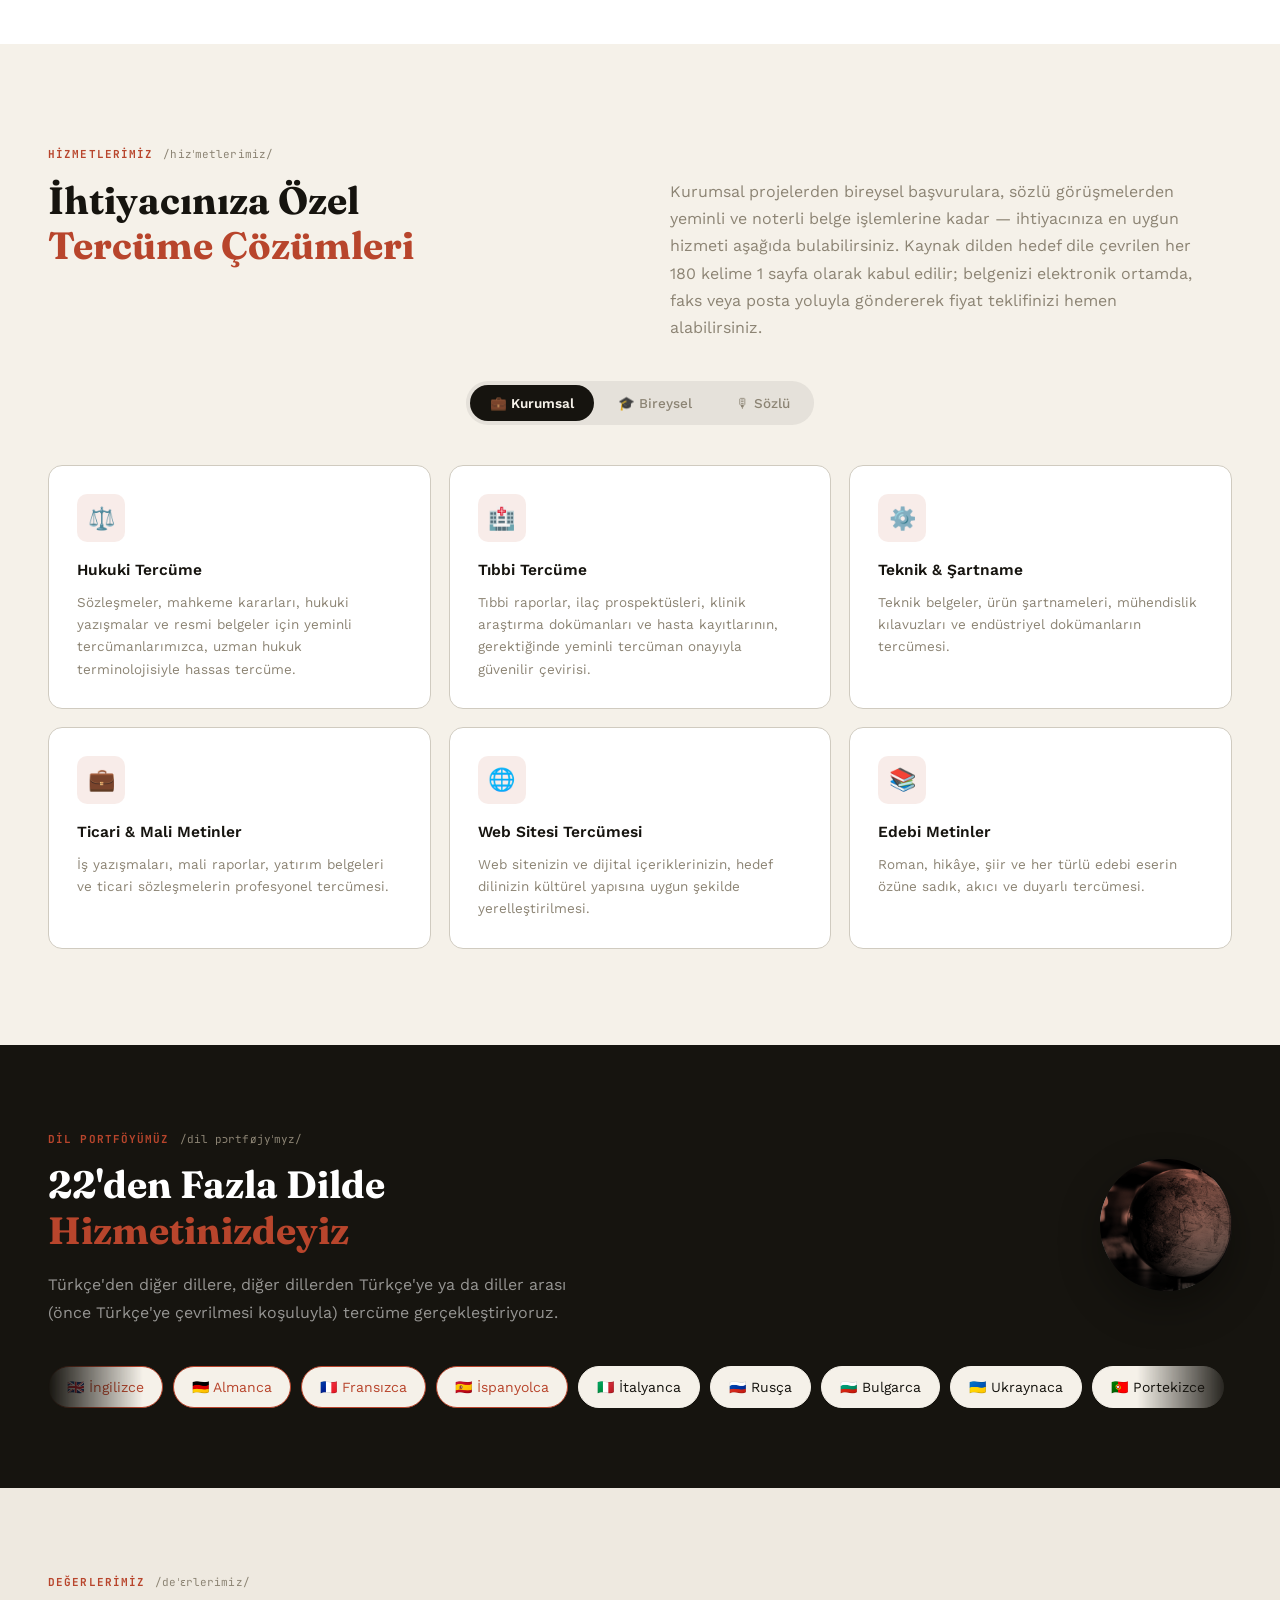
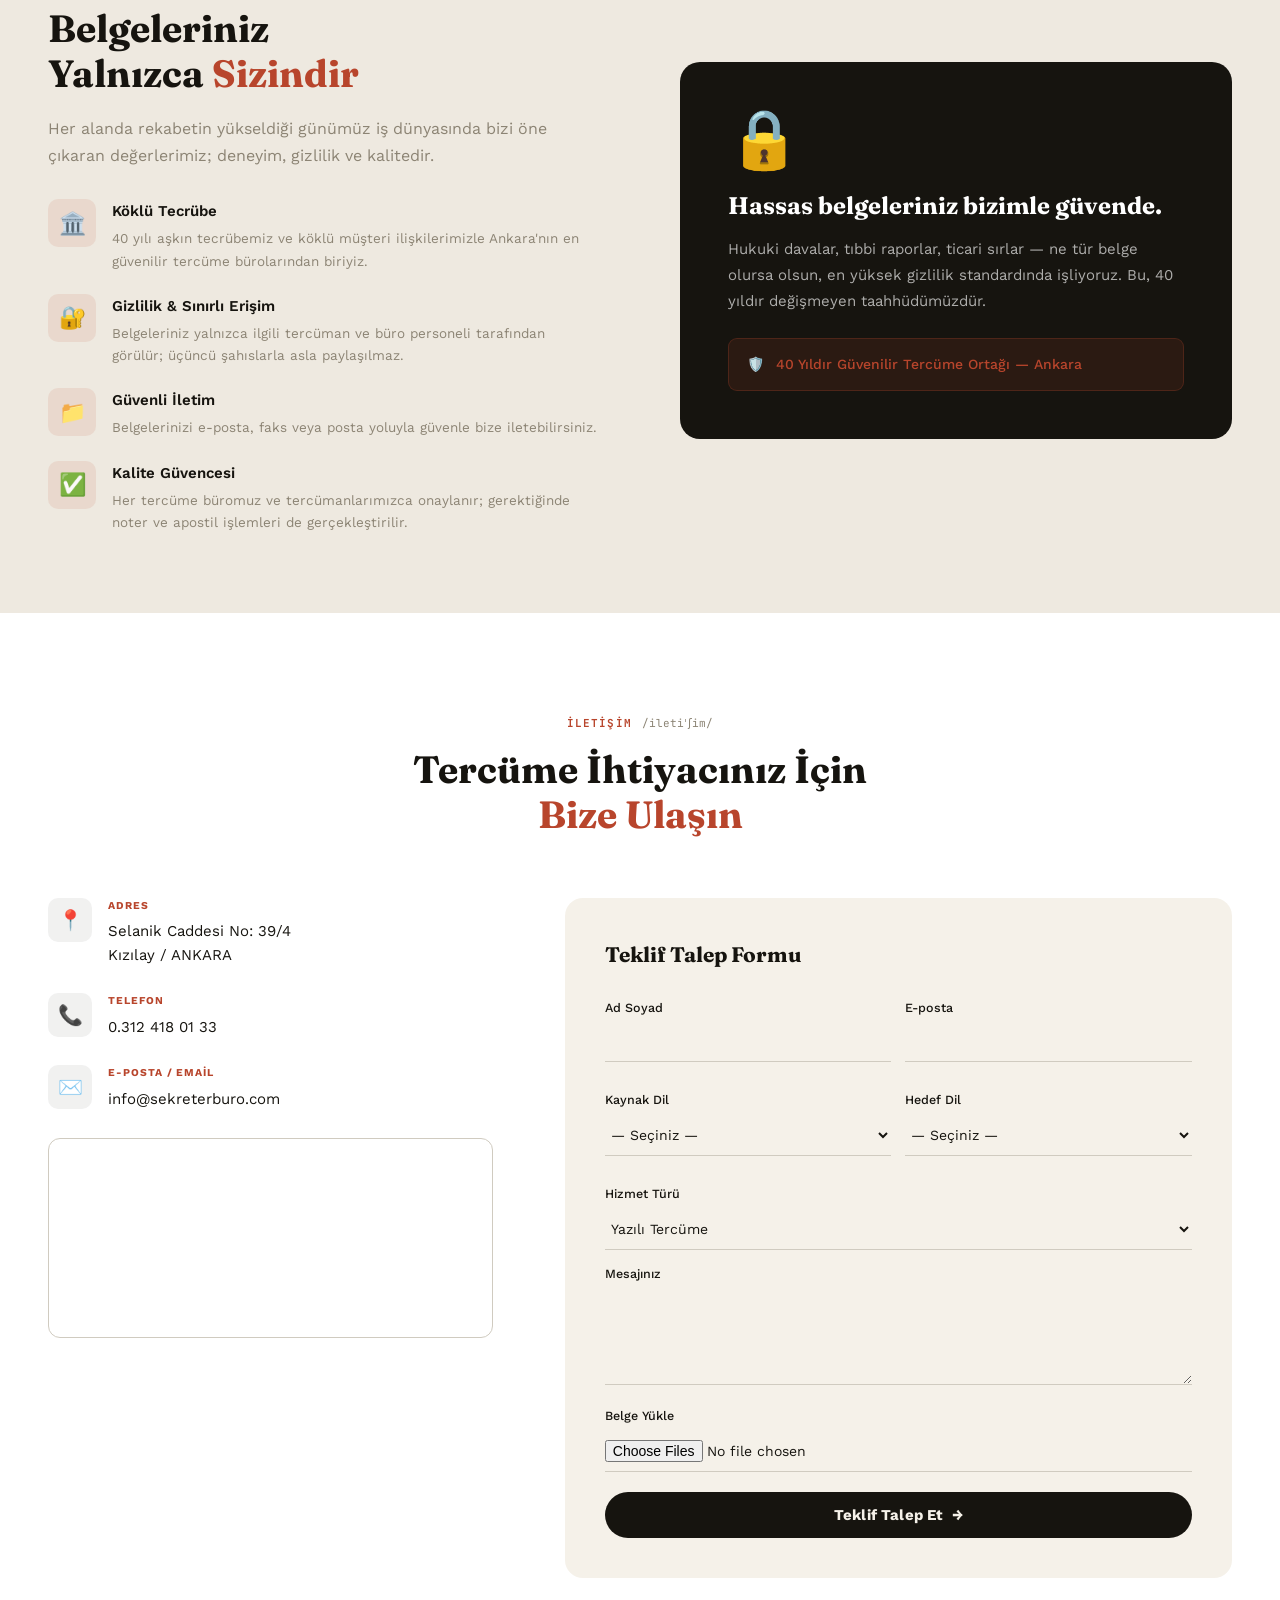
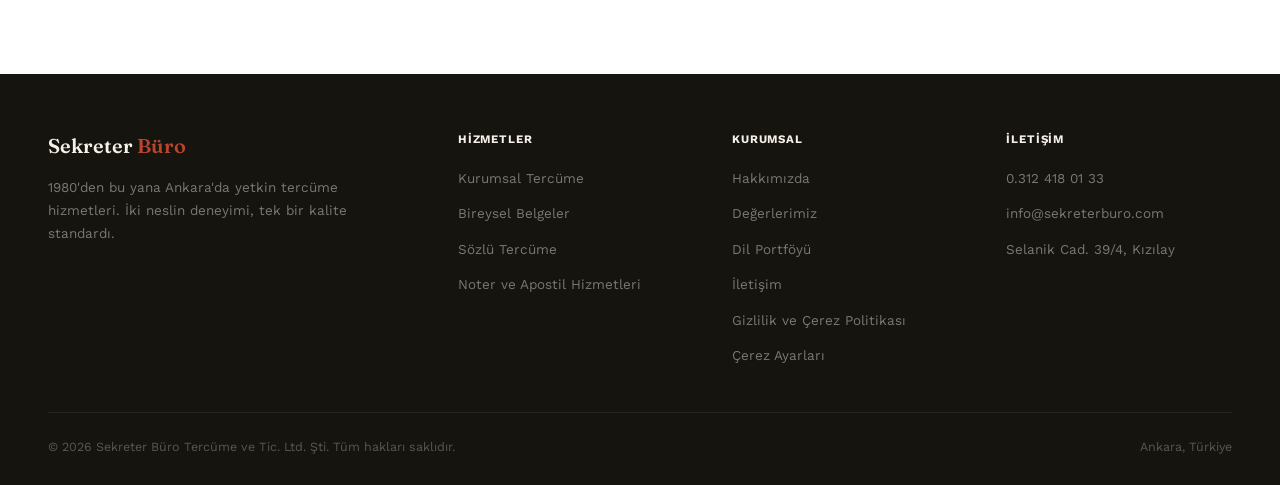
==== commit b74da303: "Use full legal entity name in formal/legal spots Client asked that "Sekreter Büro" read as the regis" ====
--- a/index.html
+++ b/index.html
@@ -14,7 +14,7 @@
        docs/superpowers/specs/2026-07-25-cookie-consent-design.md -->
   <script>window.GA_MEASUREMENT_ID = '__GA_MEASUREMENT_ID__';</script>
 
-  <title>Sekreter Büro | Yeminli Tercüman Ankara | 22+ Dil | 40 Yıllık Tecrübe</title>
+  <title>Sekreter Büro Tercüme ve Tic. Ltd. Şti. | Yeminli Tercüman Ankara | 22+ Dil | 40 Yıllık Tecrübe</title>
   <meta name="description" content="Ankara'da 40 yılı aşkın tecrübeli yeminli ve noterli tercümanlarımızla hukuki, tıbbi ve ticari çeviri hizmeti. Apostil desteği ve 22'den fazla dilde hizmet.">
   <link rel="canonical" href="https://itssunok.github.io/sekreterburo/">
   <link rel="alternate" hreflang="tr" href="https://itssunok.github.io/sekreterburo/">
@@ -28,7 +28,7 @@
   {
     "@context": "https://schema.org",
     "@type": "LocalBusiness",
-    "name": "Sekreter Büro",
+    "name": "Sekreter Büro Tercüme ve Tic. Ltd. Şti.",
     "description": "40 yılı aşkın tecrübeye sahip yeminli ve noterli tercüman kadromuzla, Ankara'da 1980'den bu yana hukuki, tıbbi, teknik ve ticari tercüme hizmetleri sunuyoruz. Yazılı ve sözlü çeviri, noter onaylı belge çevirisi ve apostil desteğiyle 22'den fazla dilde hizmet veriyoruz.",
     "url": "https://itssunok.github.io/sekreterburo/",
     "telephone": "+903124180133",
@@ -691,7 +691,7 @@
     </div>
   </div>
   <div class="footer-bottom">
-    <p>© <span id="copyright-year">2024</span> Sekreter Büro. Tüm hakları saklıdır.</p>
+    <p>© <span id="copyright-year">2024</span> Sekreter Büro Tercüme ve Tic. Ltd. Şti. Tüm hakları saklıdır.</p>
     <p>Ankara, Türkiye</p>
   </div>
 </footer>
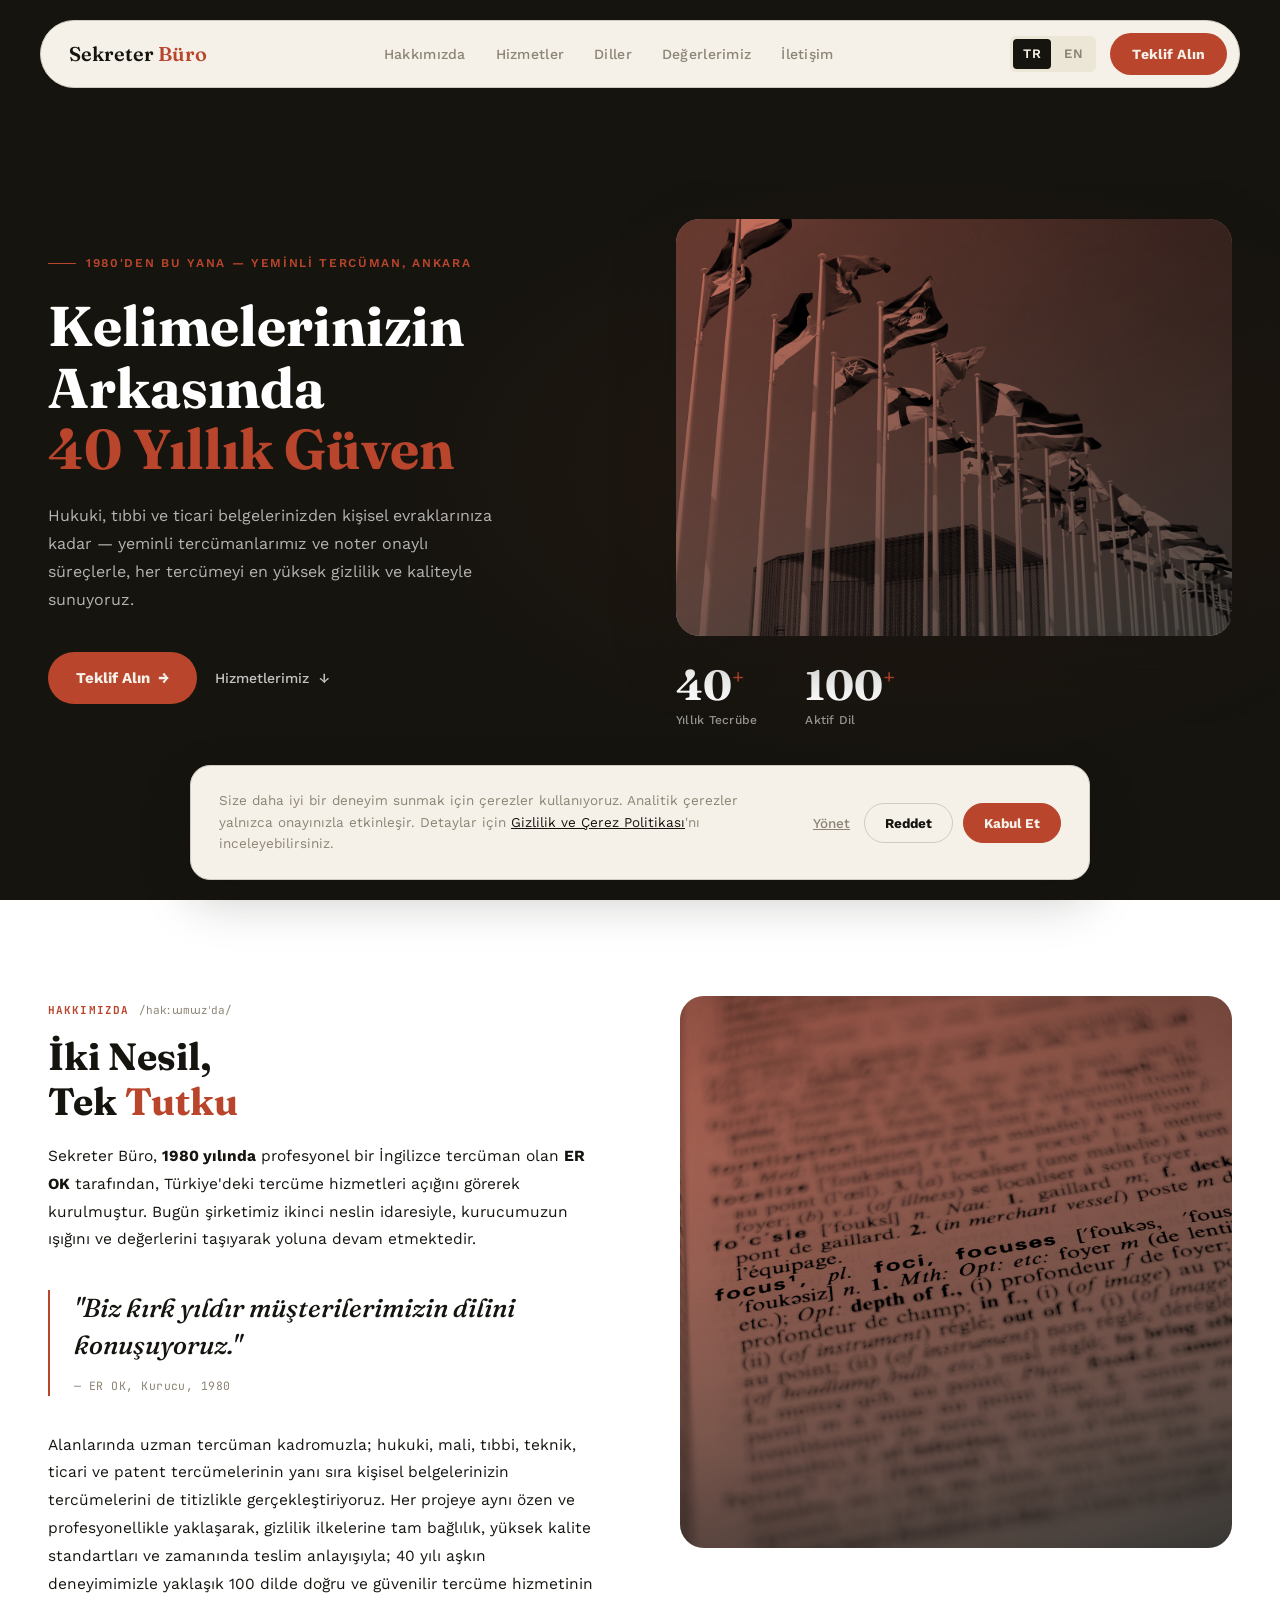
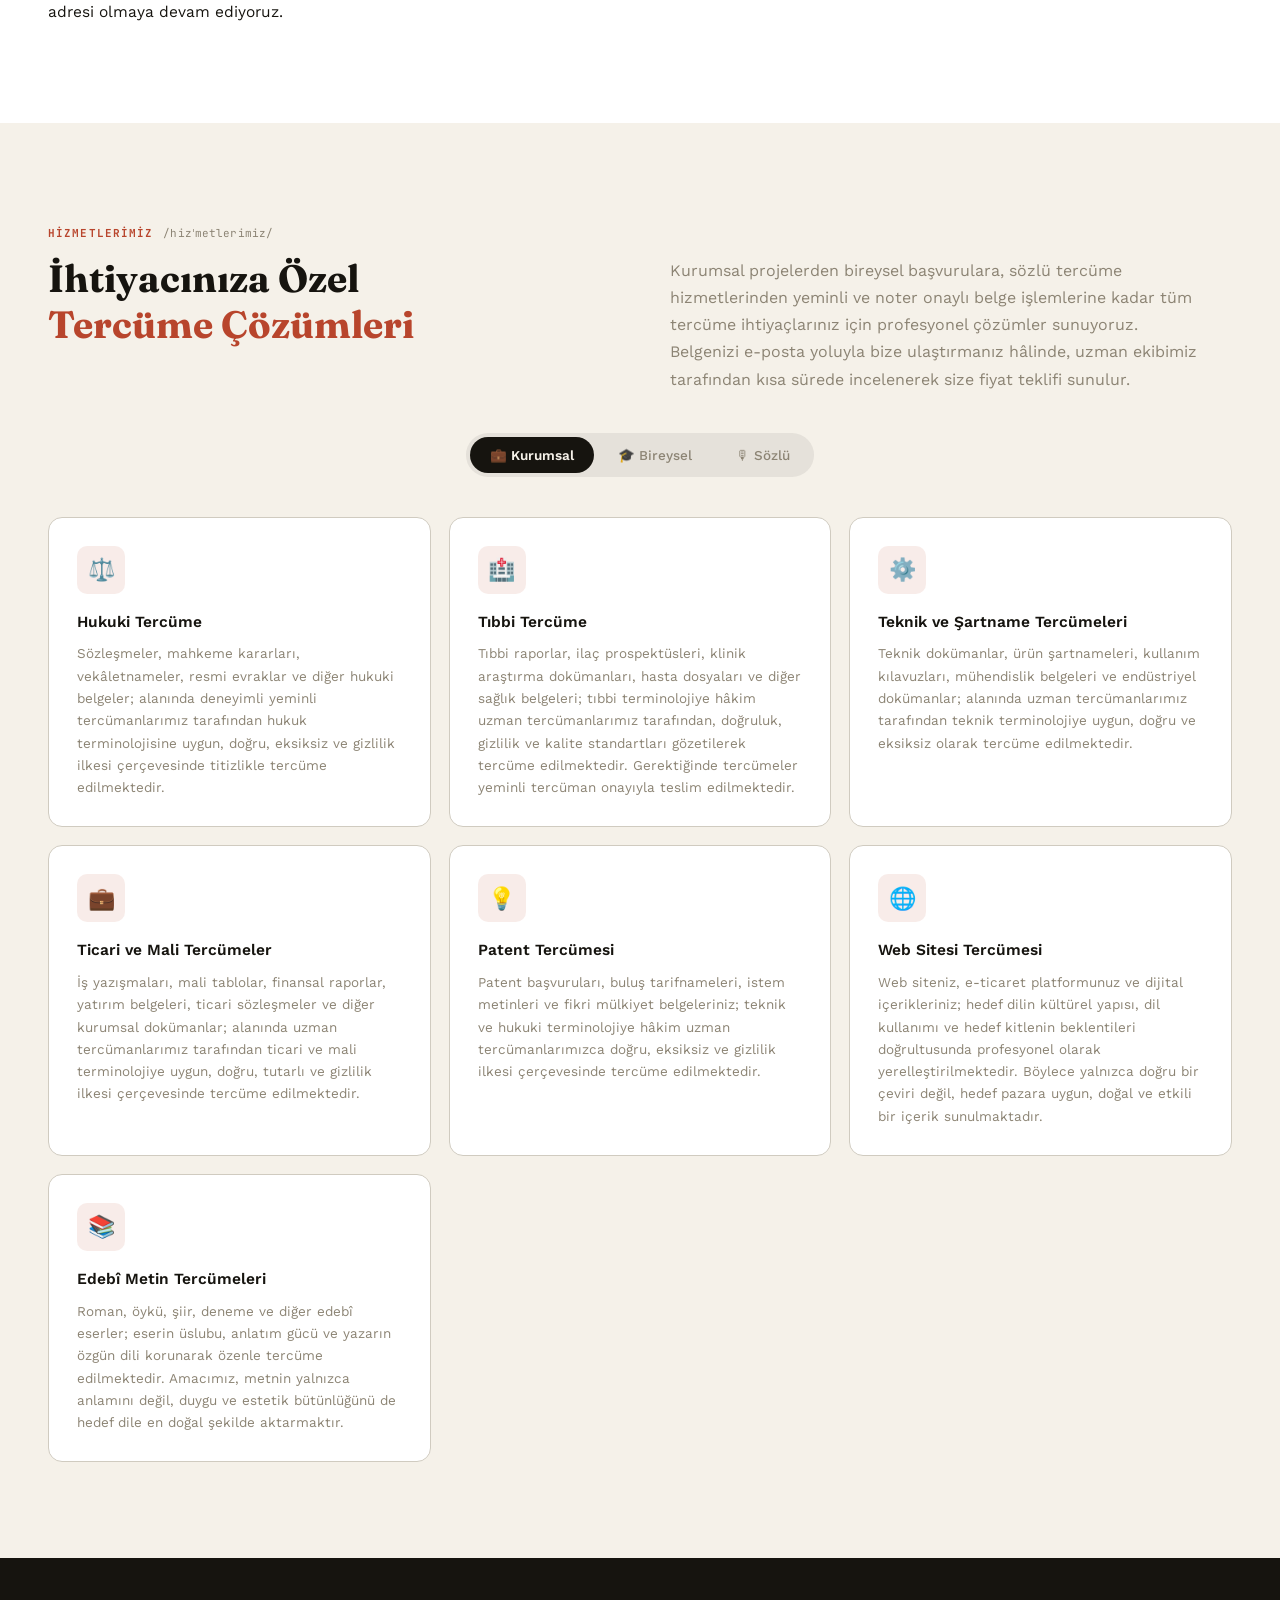
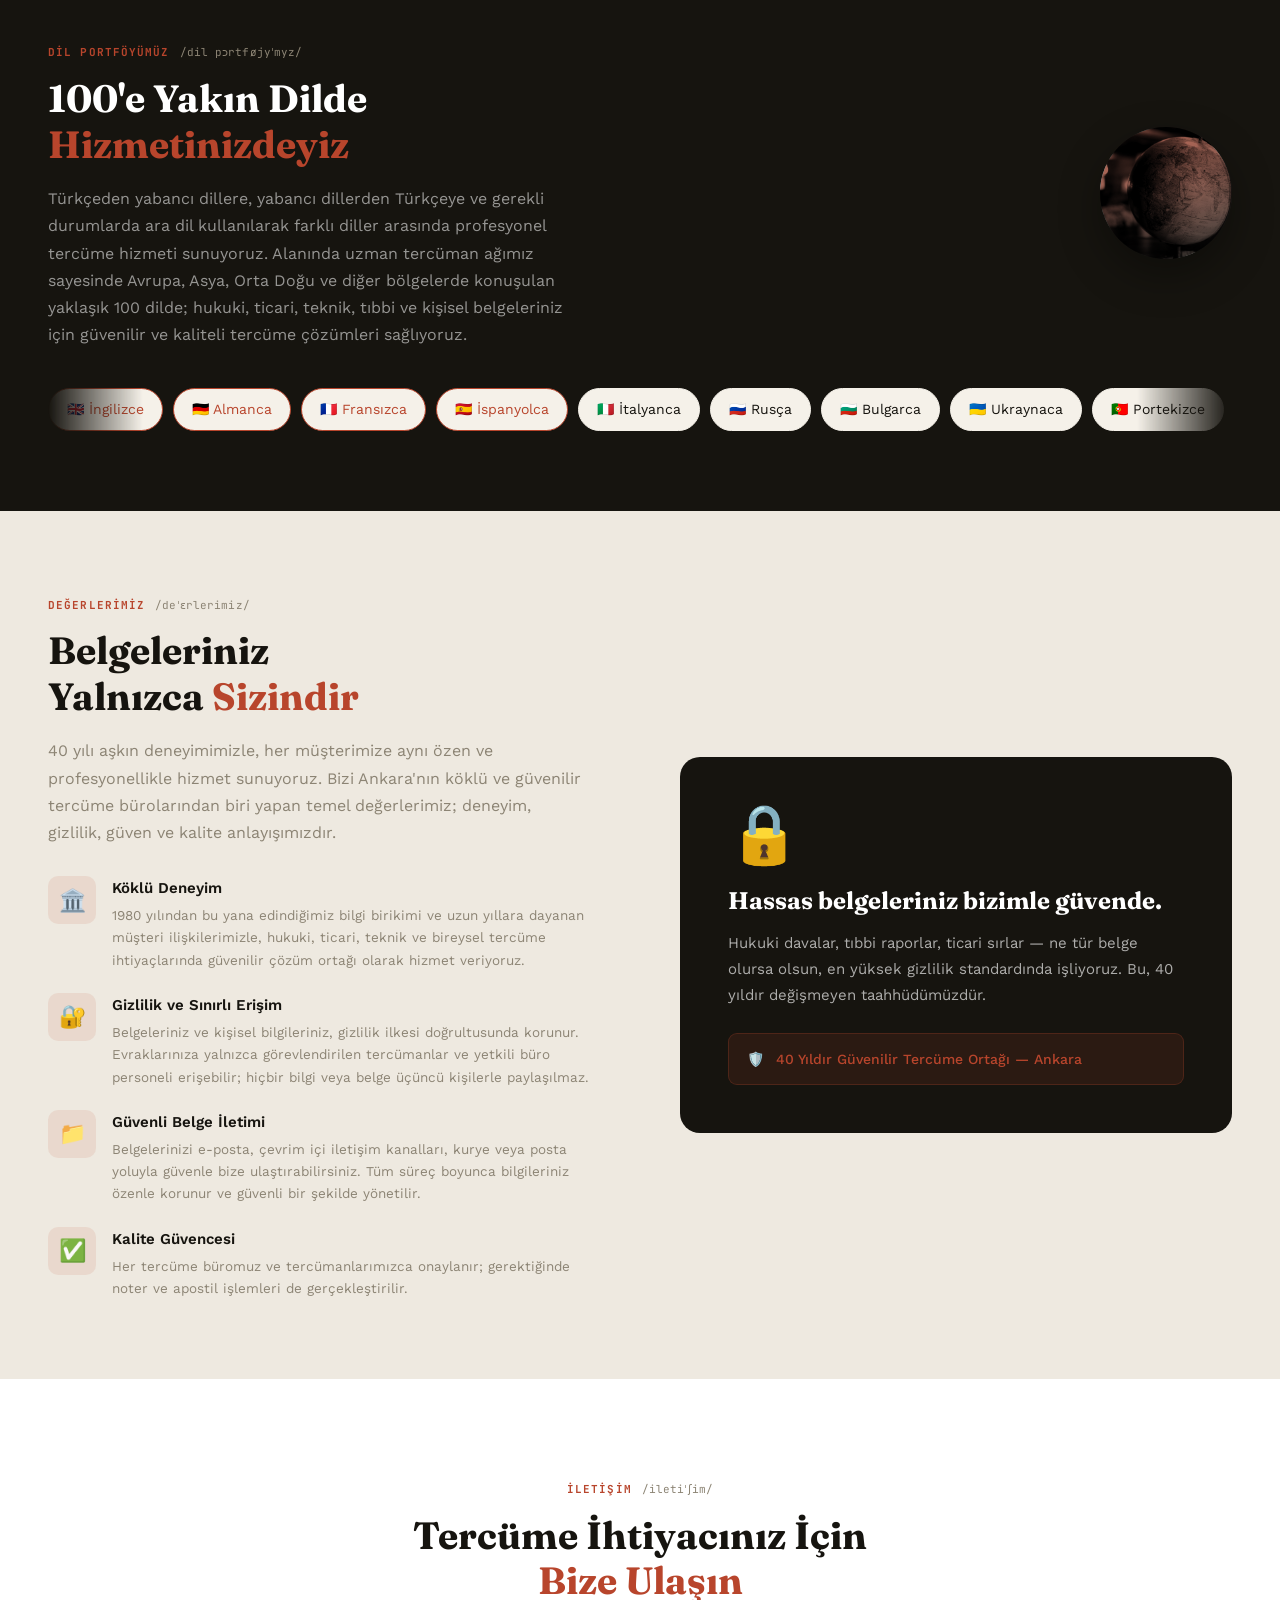
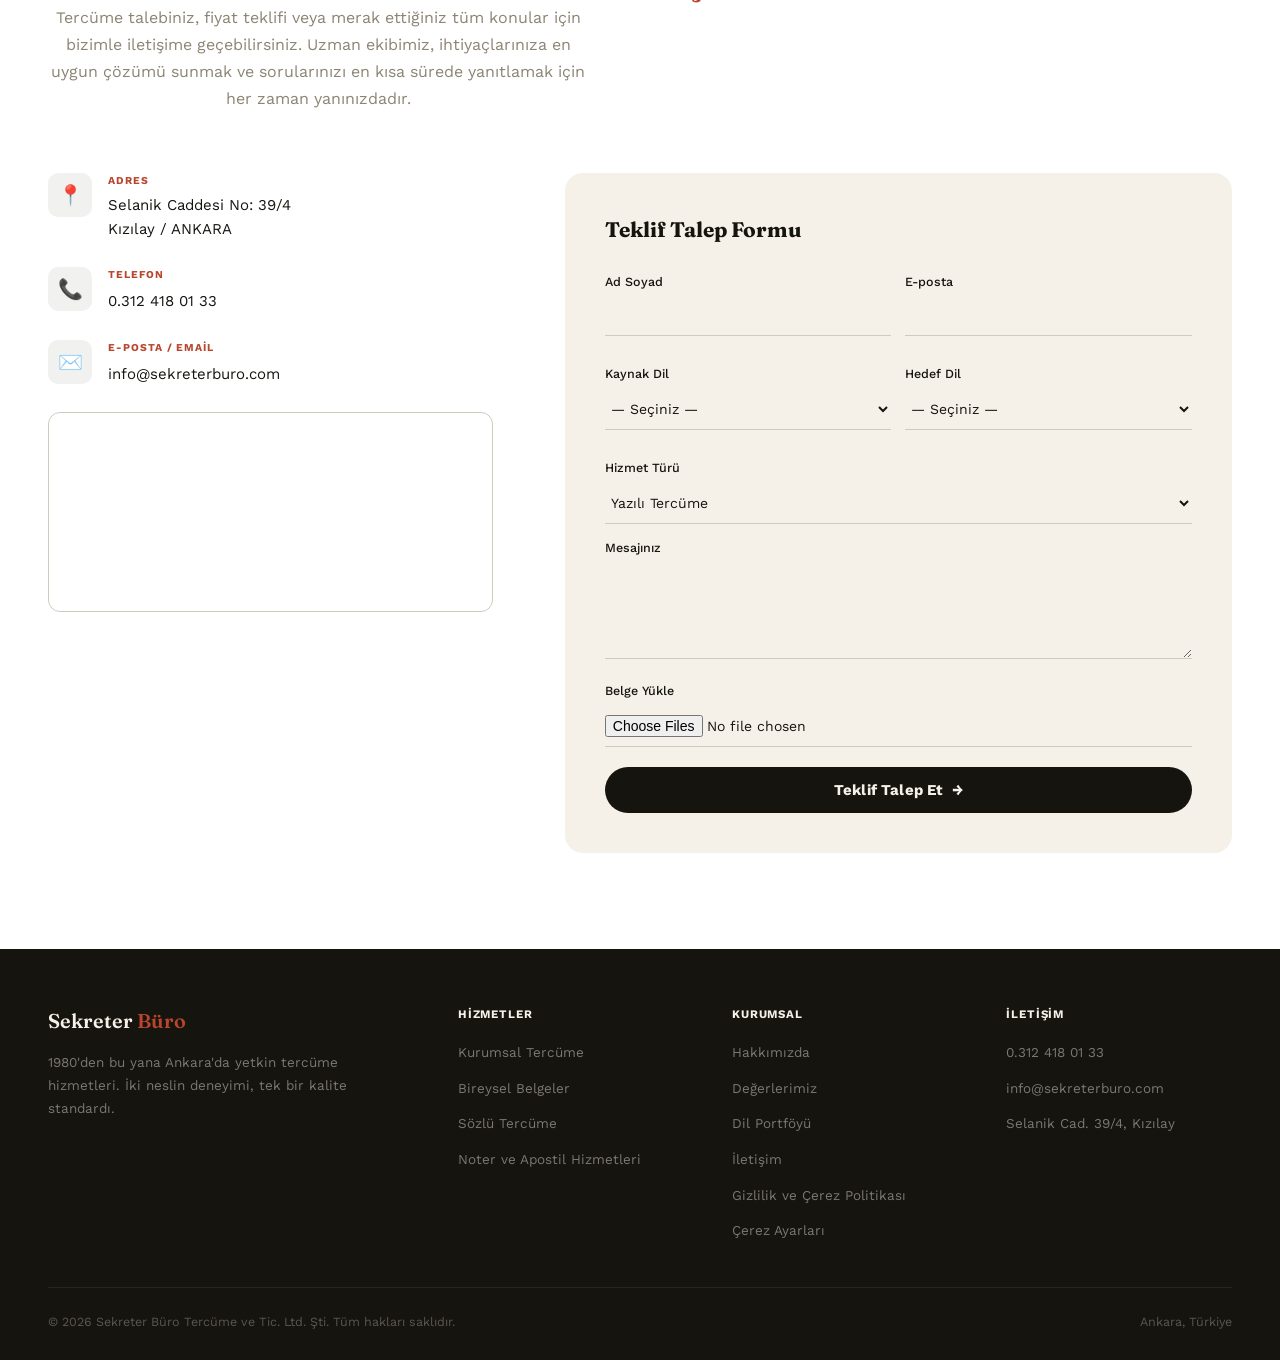
==== commit 0487efcb: "Rewrite service, values, and languages copy per client feedback Client sent updated, more detailed c" ====
--- a/index.html
+++ b/index.html
@@ -14,8 +14,8 @@
        docs/superpowers/specs/2026-07-25-cookie-consent-design.md -->
   <script>window.GA_MEASUREMENT_ID = '__GA_MEASUREMENT_ID__';</script>
 
-  <title>Sekreter Büro Tercüme ve Tic. Ltd. Şti. | Yeminli Tercüman Ankara | 22+ Dil | 40 Yıllık Tecrübe</title>
-  <meta name="description" content="Ankara'da 40 yılı aşkın tecrübeli yeminli ve noterli tercümanlarımızla hukuki, tıbbi ve ticari çeviri hizmeti. Apostil desteği ve 22'den fazla dilde hizmet.">
+  <title>Sekreter Büro Tercüme ve Tic. Ltd. Şti. | Yeminli Tercüman Ankara | 100+ Dil | 40 Yıllık Tecrübe</title>
+  <meta name="description" content="Ankara'da 40 yılı aşkın tecrübeli yeminli ve noterli tercümanlarımızla hukuki, tıbbi ve ticari çeviri hizmeti. Apostil desteği ve yaklaşık 100 dilde hizmet.">
   <link rel="canonical" href="https://itssunok.github.io/sekreterburo/">
   <link rel="alternate" hreflang="tr" href="https://itssunok.github.io/sekreterburo/">
   <link rel="alternate" hreflang="en" href="https://itssunok.github.io/sekreterburo/en/">
@@ -29,7 +29,7 @@
     "@context": "https://schema.org",
     "@type": "LocalBusiness",
     "name": "Sekreter Büro Tercüme ve Tic. Ltd. Şti.",
-    "description": "40 yılı aşkın tecrübeye sahip yeminli ve noterli tercüman kadromuzla, Ankara'da 1980'den bu yana hukuki, tıbbi, teknik ve ticari tercüme hizmetleri sunuyoruz. Yazılı ve sözlü çeviri, noter onaylı belge çevirisi ve apostil desteğiyle 22'den fazla dilde hizmet veriyoruz.",
+    "description": "40 yılı aşkın tecrübeye sahip yeminli ve noterli tercüman kadromuzla, Ankara'da 1980'den bu yana hukuki, mali, tıbbi, teknik, ticari ve patent tercüme hizmetleri sunuyoruz. Yazılı ve sözlü çeviri, noter onaylı belge çevirisi ve apostil desteğiyle yaklaşık 100 dilde hizmet veriyoruz.",
     "url": "https://itssunok.github.io/sekreterburo/",
     "telephone": "+903124180133",
     "email": "info@sekreterburo.com",
@@ -154,7 +154,7 @@
           </div>
         </div>
         <div>
-          <div class="stat-num">22<sup>+</sup></div>
+          <div class="stat-num">100<sup>+</sup></div>
           <div class="stat-lbl">
             Aktif Dil
           </div>
@@ -191,7 +191,7 @@
             <cite>— ER OK, Kurucu, 1980</cite>
           </div>
           <p>
-            Ankara'dan Türkiye'ye ve dünyaya hizmet veren büromuz; hukuki, tıbbi, teknik ve ticari alanlarda 22'den fazla dilde, yetkin kadrosuyla çalışmaktadır. Şirketimiz temelde, içinde birçok dili barındıran bir <strong>lisan çözümleri</strong> uzmanıdır.
+            Alanlarında uzman tercüman kadromuzla; hukuki, mali, tıbbi, teknik, ticari ve patent tercümelerinin yanı sıra kişisel belgelerinizin tercümelerini de titizlikle gerçekleştiriyoruz. Her projeye aynı özen ve profesyonellikle yaklaşarak, gizlilik ilkelerine tam bağlılık, yüksek kalite standartları ve zamanında teslim anlayışıyla; 40 yılı aşkın deneyimimizle yaklaşık 100 dilde doğru ve güvenilir tercüme hizmetinin adresi olmaya devam ediyoruz.
           </p>
         </div>
       </div>
@@ -221,7 +221,7 @@
         </h2>
       </div>
       <p class="section-sub">
-        Kurumsal projelerden bireysel başvurulara, sözlü görüşmelerden yeminli ve noterli belge işlemlerine kadar — ihtiyacınıza en uygun hizmeti aşağıda bulabilirsiniz. Kaynak dilden hedef dile çevrilen her 180 kelime 1 sayfa olarak kabul edilir; belgenizi elektronik ortamda, faks veya posta yoluyla göndererek fiyat teklifinizi hemen alabilirsiniz.
+        Kurumsal projelerden bireysel başvurulara, sözlü tercüme hizmetlerinden yeminli ve noter onaylı belge işlemlerine kadar tüm tercüme ihtiyaçlarınız için profesyonel çözümler sunuyoruz. Belgenizi e-posta yoluyla bize ulaştırmanız hâlinde, uzman ekibimiz tarafından kısa sürede incelenerek size fiyat teklifi sunulur.
       </p>
     </div>
 
@@ -244,32 +244,37 @@
         <div class="svc-card">
           <div class="svc-icon">⚖️</div>
           <h3>Hukuki Tercüme</h3>
-          <p>Sözleşmeler, mahkeme kararları, hukuki yazışmalar ve resmi belgeler için yeminli tercümanlarımızca, uzman hukuk terminolojisiyle hassas tercüme.</p>
+          <p>Sözleşmeler, mahkeme kararları, vekâletnameler, resmi evraklar ve diğer hukuki belgeler; alanında deneyimli yeminli tercümanlarımız tarafından hukuk terminolojisine uygun, doğru, eksiksiz ve gizlilik ilkesi çerçevesinde titizlikle tercüme edilmektedir.</p>
         </div>
         <div class="svc-card">
           <div class="svc-icon">🏥</div>
           <h3>Tıbbi Tercüme</h3>
-          <p>Tıbbi raporlar, ilaç prospektüsleri, klinik araştırma dokümanları ve hasta kayıtlarının, gerektiğinde yeminli tercüman onayıyla güvenilir çevirisi.</p>
+          <p>Tıbbi raporlar, ilaç prospektüsleri, klinik araştırma dokümanları, hasta dosyaları ve diğer sağlık belgeleri; tıbbi terminolojiye hâkim uzman tercümanlarımız tarafından, doğruluk, gizlilik ve kalite standartları gözetilerek tercüme edilmektedir. Gerektiğinde tercümeler yeminli tercüman onayıyla teslim edilmektedir.</p>
         </div>
         <div class="svc-card">
           <div class="svc-icon">⚙️</div>
-          <h3>Teknik & Şartname</h3>
-          <p>Teknik belgeler, ürün şartnameleri, mühendislik kılavuzları ve endüstriyel dokümanların tercümesi.</p>
+          <h3>Teknik ve Şartname Tercümeleri</h3>
+          <p>Teknik dokümanlar, ürün şartnameleri, kullanım kılavuzları, mühendislik belgeleri ve endüstriyel dokümanlar; alanında uzman tercümanlarımız tarafından teknik terminolojiye uygun, doğru ve eksiksiz olarak tercüme edilmektedir.</p>
         </div>
         <div class="svc-card">
           <div class="svc-icon">💼</div>
-          <h3>Ticari & Mali Metinler</h3>
-          <p>İş yazışmaları, mali raporlar, yatırım belgeleri ve ticari sözleşmelerin profesyonel tercümesi.</p>
+          <h3>Ticari ve Mali Tercümeler</h3>
+          <p>İş yazışmaları, mali tablolar, finansal raporlar, yatırım belgeleri, ticari sözleşmeler ve diğer kurumsal dokümanlar; alanında uzman tercümanlarımız tarafından ticari ve mali terminolojiye uygun, doğru, tutarlı ve gizlilik ilkesi çerçevesinde tercüme edilmektedir.</p>
+        </div>
+        <div class="svc-card">
+          <div class="svc-icon">💡</div>
+          <h3>Patent Tercümesi</h3>
+          <p>Patent başvuruları, buluş tarifnameleri, istem metinleri ve fikri mülkiyet belgeleriniz; teknik ve hukuki terminolojiye hâkim uzman tercümanlarımızca doğru, eksiksiz ve gizlilik ilkesi çerçevesinde tercüme edilmektedir.</p>
         </div>
         <div class="svc-card">
           <div class="svc-icon">🌐</div>
           <h3>Web Sitesi Tercümesi</h3>
-          <p>Web sitenizin ve dijital içeriklerinizin, hedef dilinizin kültürel yapısına uygun şekilde yerelleştirilmesi.</p>
+          <p>Web siteniz, e-ticaret platformunuz ve dijital içerikleriniz; hedef dilin kültürel yapısı, dil kullanımı ve hedef kitlenin beklentileri doğrultusunda profesyonel olarak yerelleştirilmektedir. Böylece yalnızca doğru bir çeviri değil, hedef pazara uygun, doğal ve etkili bir içerik sunulmaktadır.</p>
         </div>
         <div class="svc-card">
           <div class="svc-icon">📚</div>
-          <h3>Edebi Metinler</h3>
-          <p>Roman, hikâye, şiir ve her türlü edebi eserin özüne sadık, akıcı ve duyarlı tercümesi.</p>
+          <h3>Edebî Metin Tercümeleri</h3>
+          <p>Roman, öykü, şiir, deneme ve diğer edebî eserler; eserin üslubu, anlatım gücü ve yazarın özgün dili korunarak özenle tercüme edilmektedir. Amacımız, metnin yalnızca anlamını değil, duygu ve estetik bütünlüğünü de hedef dile en doğal şekilde aktarmaktır.</p>
         </div>
       </div>
     </div>
@@ -355,10 +360,10 @@
           <span class="tag-phon">/dil pɔrtføjyˈmyz/</span>
         </div>
         <h2 class="section-title">
-          22'den Fazla Dilde<br><em>Hizmetinizdeyiz</em>
+          100'e Yakın Dilde<br><em>Hizmetinizdeyiz</em>
         </h2>
         <p class="section-sub">
-          Türkçe'den diğer dillere, diğer dillerden Türkçe'ye ya da diller arası (önce Türkçe'ye çevrilmesi koşuluyla) tercüme gerçekleştiriyoruz.
+          Türkçeden yabancı dillere, yabancı dillerden Türkçeye ve gerekli durumlarda ara dil kullanılarak farklı diller arasında profesyonel tercüme hizmeti sunuyoruz. Alanında uzman tercüman ağımız sayesinde Avrupa, Asya, Orta Doğu ve diğer bölgelerde konuşulan yaklaşık 100 dilde; hukuki, ticari, teknik, tıbbi ve kişisel belgeleriniz için güvenilir ve kaliteli tercüme çözümleri sağlıyoruz.
         </p>
       </div>
       <div class="languages-photo photo-duo">
@@ -437,28 +442,28 @@
           Belgeleriniz<br>Yalnızca <em>Sizindir</em>
         </h2>
         <p class="section-sub">
-          Her alanda rekabetin yükseldiği günümüz iş dünyasında bizi öne çıkaran değerlerimiz; deneyim, gizlilik ve kalitedir.
+          40 yılı aşkın deneyimimizle, her müşterimize aynı özen ve profesyonellikle hizmet sunuyoruz. Bizi Ankara'nın köklü ve güvenilir tercüme bürolarından biri yapan temel değerlerimiz; deneyim, gizlilik, güven ve kalite anlayışımızdır.
         </p>
         <div class="conf-points">
           <div class="conf-pt">
             <div class="conf-pt-icon">🏛️</div>
             <div class="conf-pt-text">
-              <h4>Köklü Tecrübe</h4>
-              <p>40 yılı aşkın tecrübemiz ve köklü müşteri ilişkilerimizle Ankara'nın en güvenilir tercüme bürolarından biriyiz.</p>
+              <h4>Köklü Deneyim</h4>
+              <p>1980 yılından bu yana edindiğimiz bilgi birikimi ve uzun yıllara dayanan müşteri ilişkilerimizle, hukuki, ticari, teknik ve bireysel tercüme ihtiyaçlarında güvenilir çözüm ortağı olarak hizmet veriyoruz.</p>
             </div>
           </div>
           <div class="conf-pt">
             <div class="conf-pt-icon">🔐</div>
             <div class="conf-pt-text">
-              <h4>Gizlilik & Sınırlı Erişim</h4>
-              <p>Belgeleriniz yalnızca ilgili tercüman ve büro personeli tarafından görülür; üçüncü şahıslarla asla paylaşılmaz.</p>
+              <h4>Gizlilik ve Sınırlı Erişim</h4>
+              <p>Belgeleriniz ve kişisel bilgileriniz, gizlilik ilkesi doğrultusunda korunur. Evraklarınıza yalnızca görevlendirilen tercümanlar ve yetkili büro personeli erişebilir; hiçbir bilgi veya belge üçüncü kişilerle paylaşılmaz.</p>
             </div>
           </div>
           <div class="conf-pt">
             <div class="conf-pt-icon">📁</div>
             <div class="conf-pt-text">
-              <h4>Güvenli İletim</h4>
-              <p>Belgelerinizi e-posta, faks veya posta yoluyla güvenle bize iletebilirsiniz.</p>
+              <h4>Güvenli Belge İletimi</h4>
+              <p>Belgelerinizi e-posta, çevrim içi iletişim kanalları, kurye veya posta yoluyla güvenle bize ulaştırabilirsiniz. Tüm süreç boyunca bilgileriniz özenle korunur ve güvenli bir şekilde yönetilir.</p>
             </div>
           </div>
           <div class="conf-pt">
@@ -505,6 +510,9 @@
       <h2 class="section-title">
         Tercüme İhtiyacınız İçin<br><em>Bize Ulaşın</em>
       </h2>
+      <p class="section-sub">
+        Tercüme talebiniz, fiyat teklifi veya merak ettiğiniz tüm konular için bizimle iletişime geçebilirsiniz. Uzman ekibimiz, ihtiyaçlarınıza en uygun çözümü sunmak ve sorularınızı en kısa sürede yanıtlamak için her zaman yanınızdadır.
+      </p>
     </div>
 
     <div class="contact-grid">
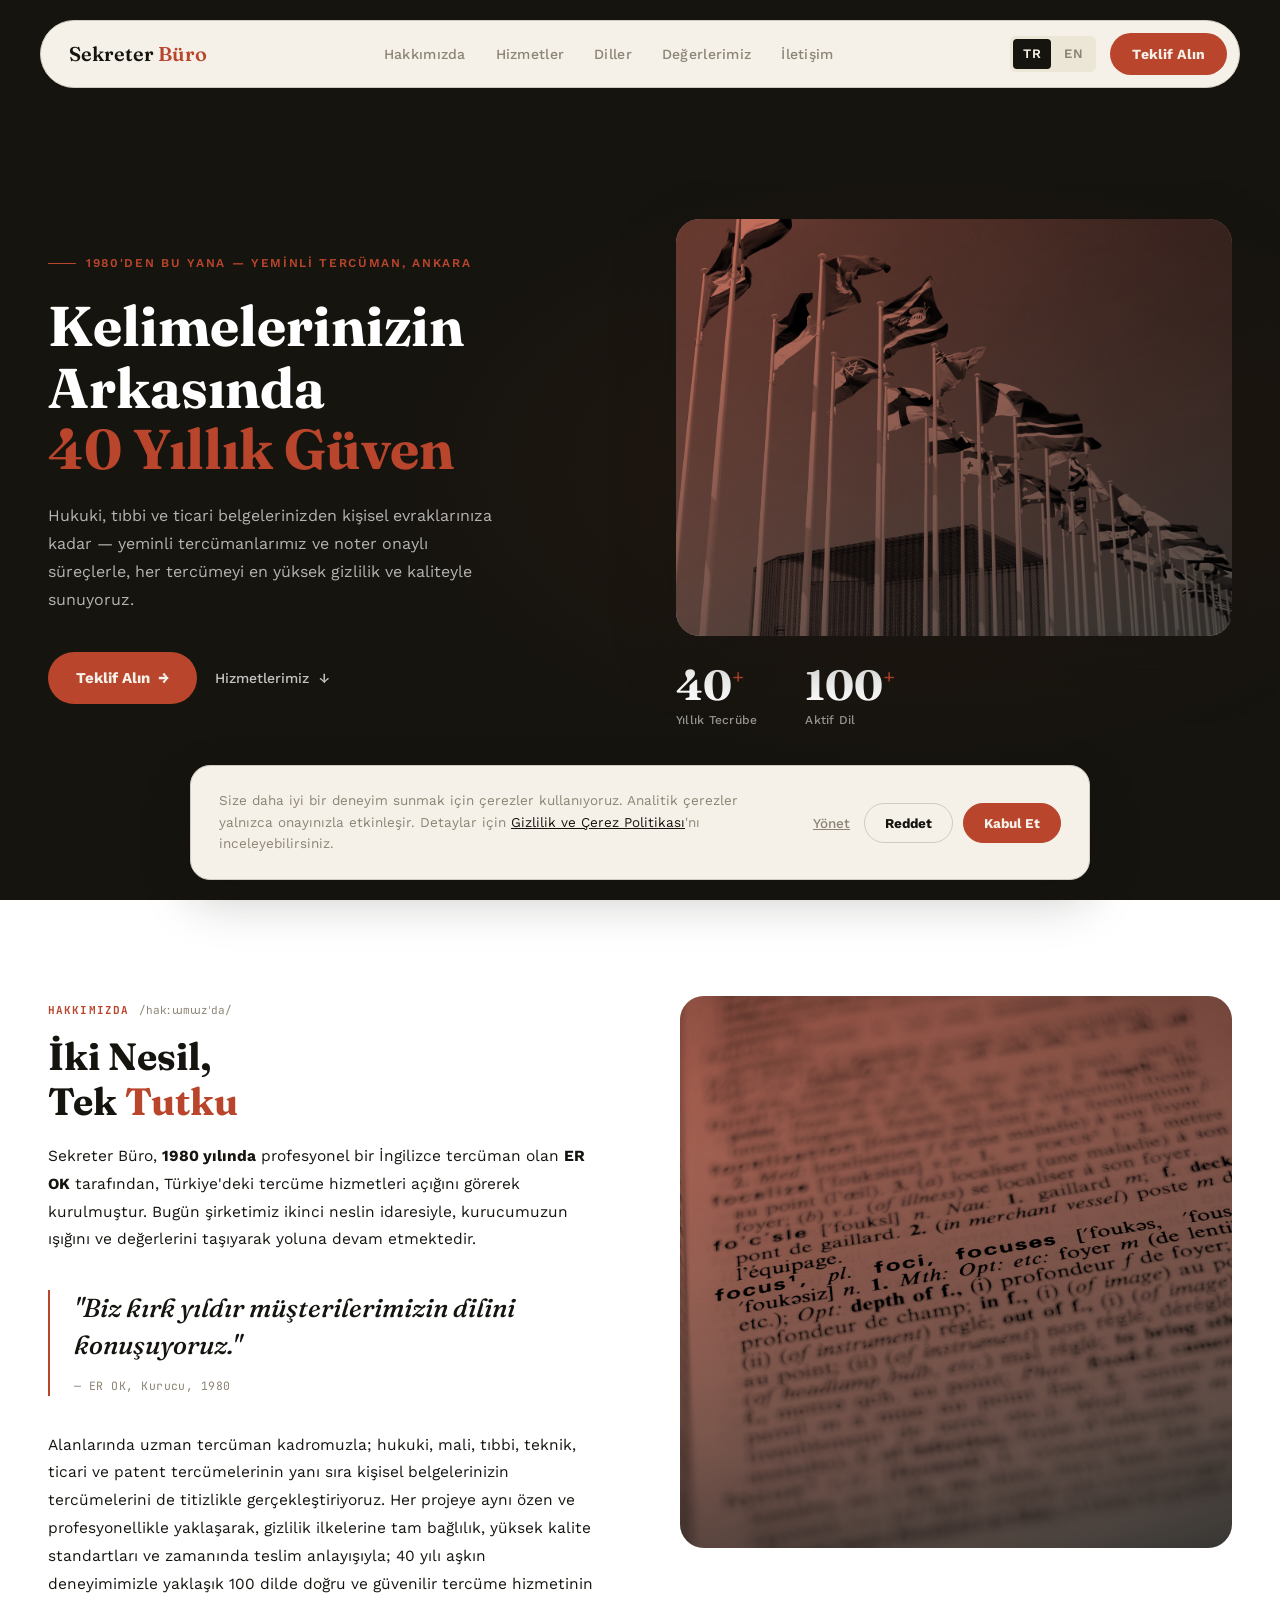
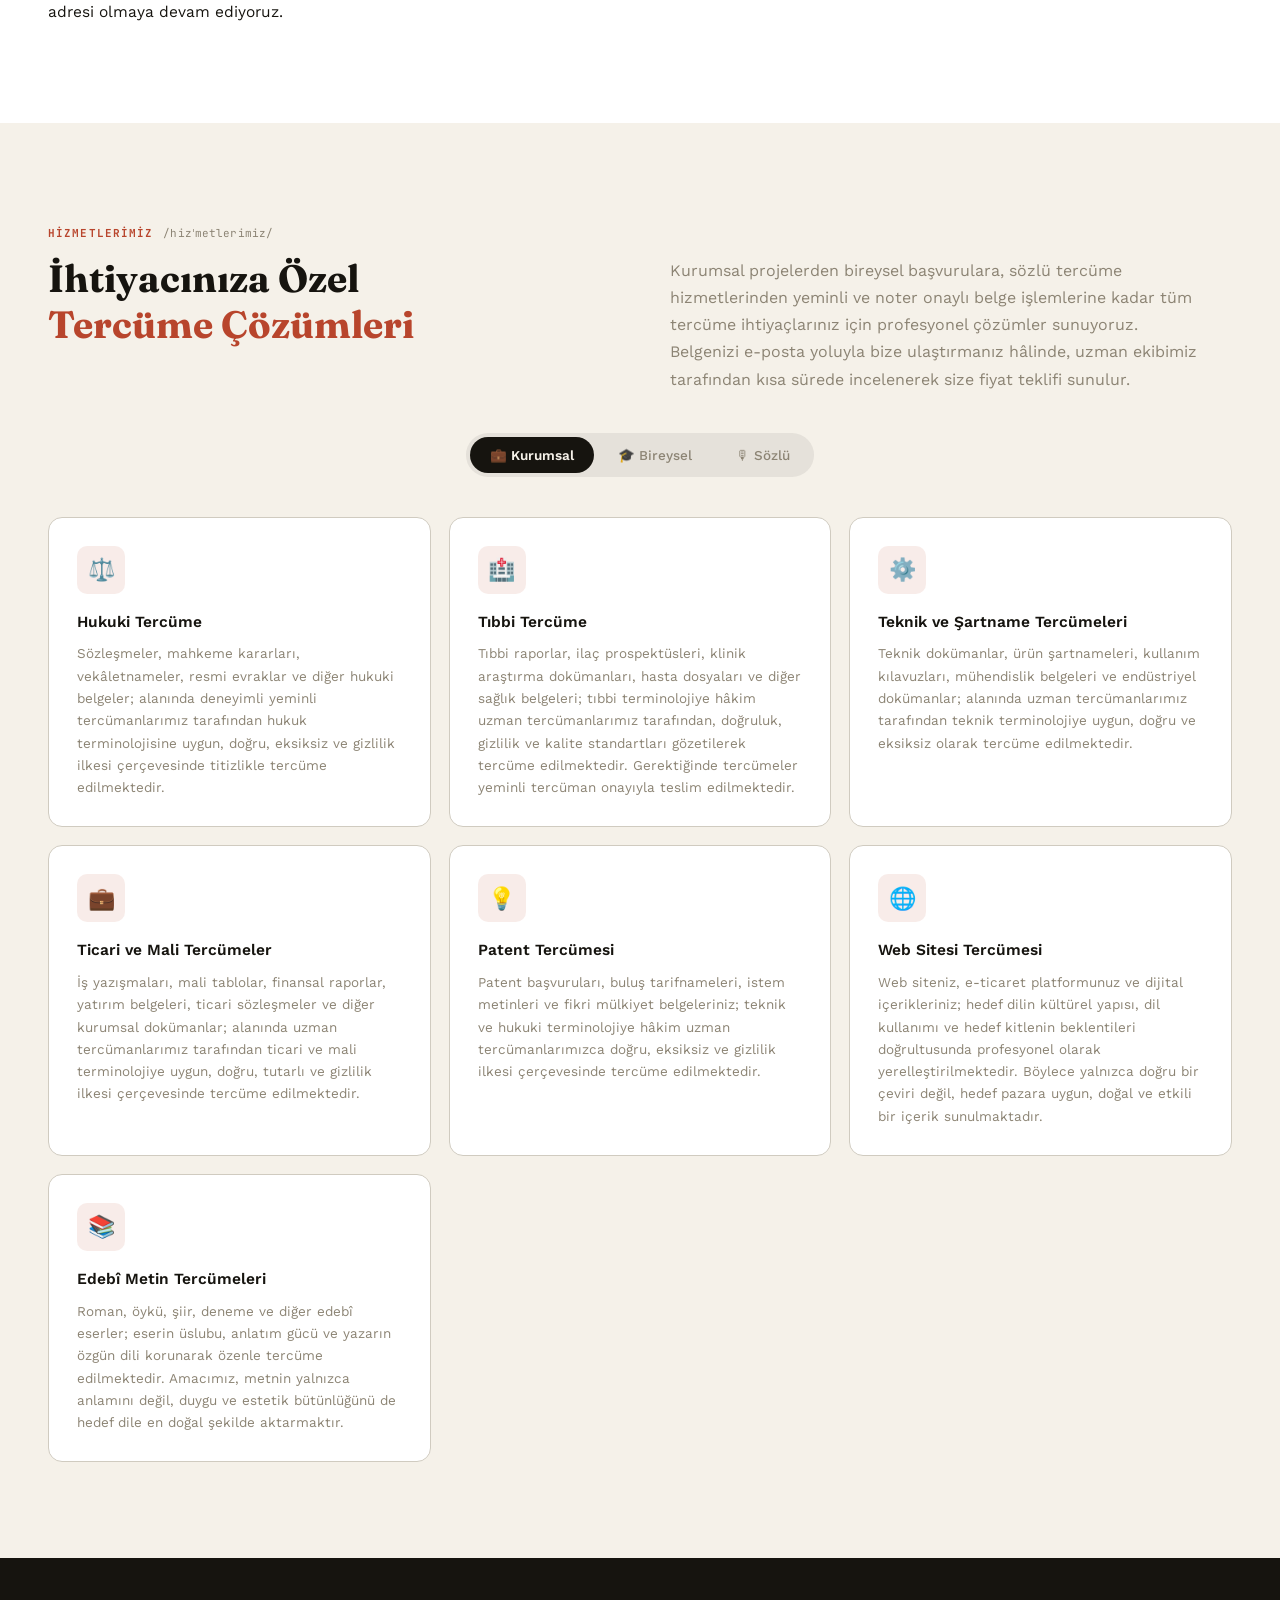
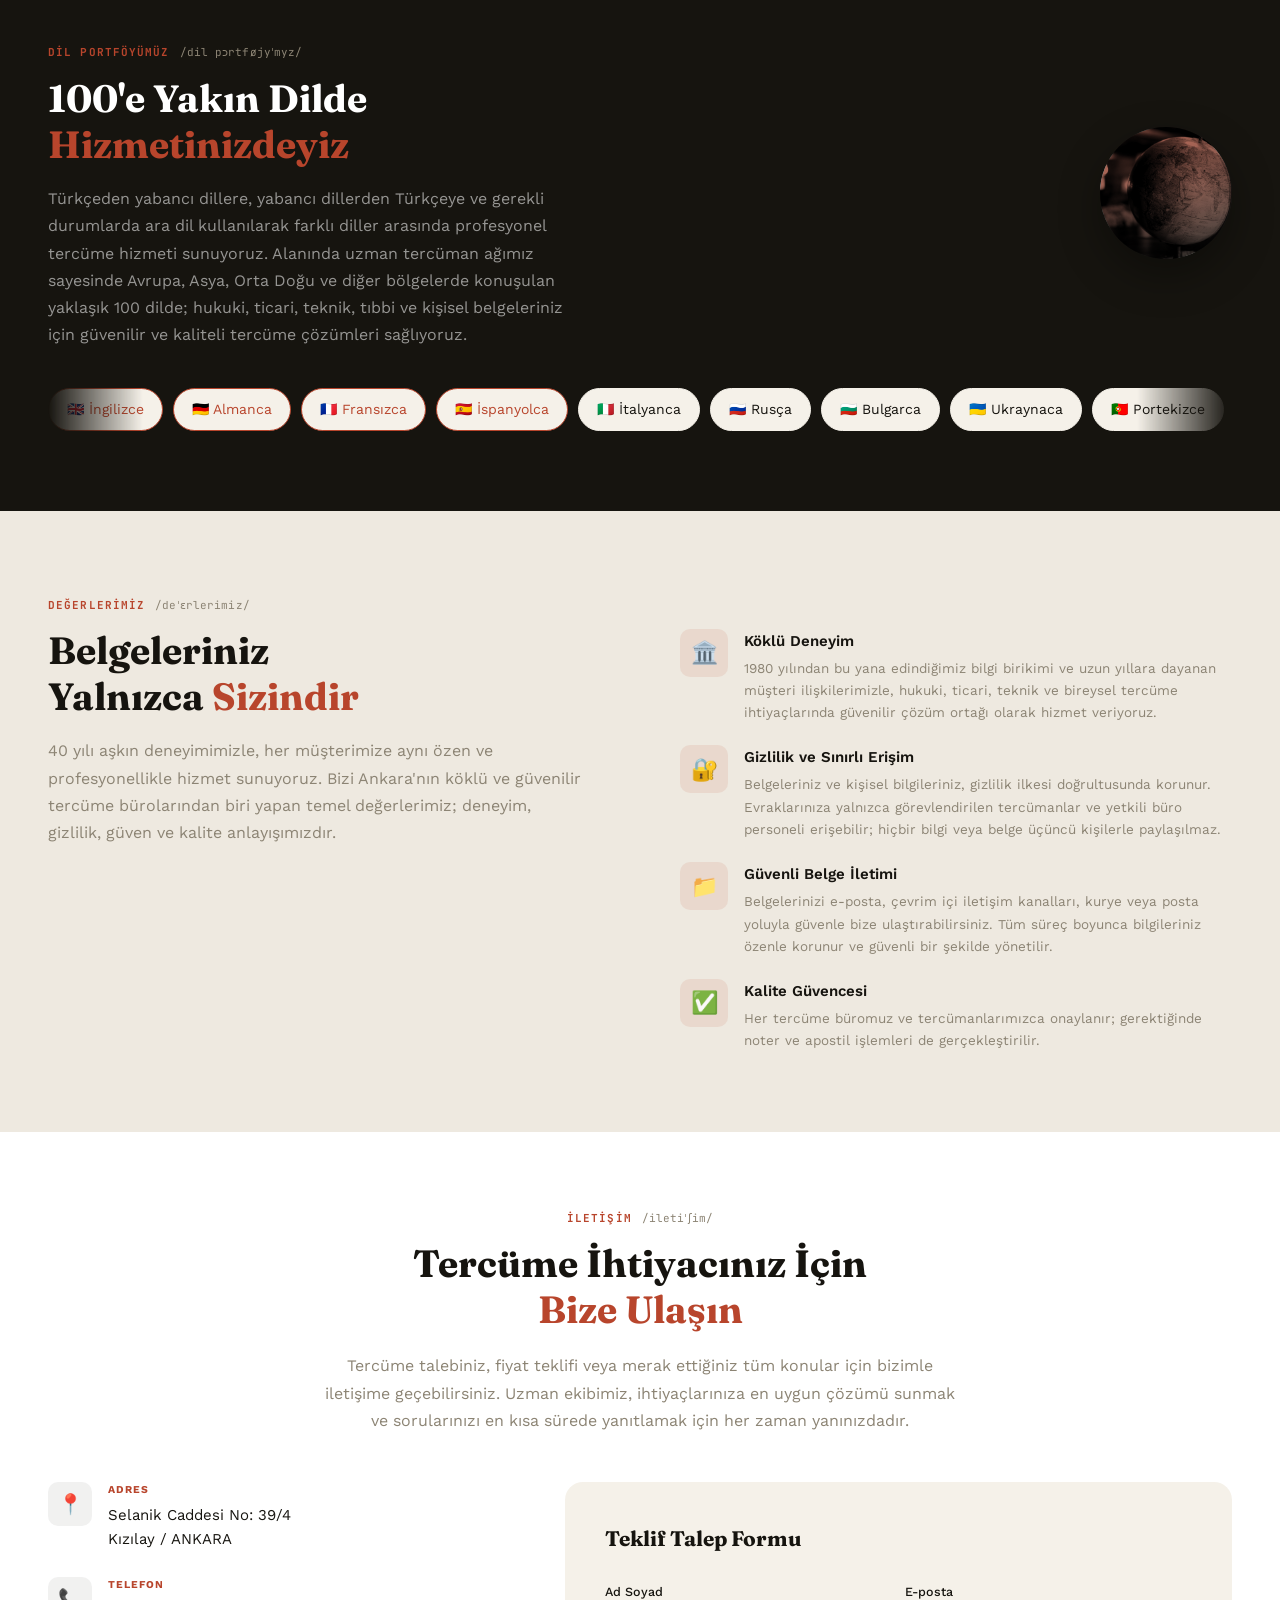
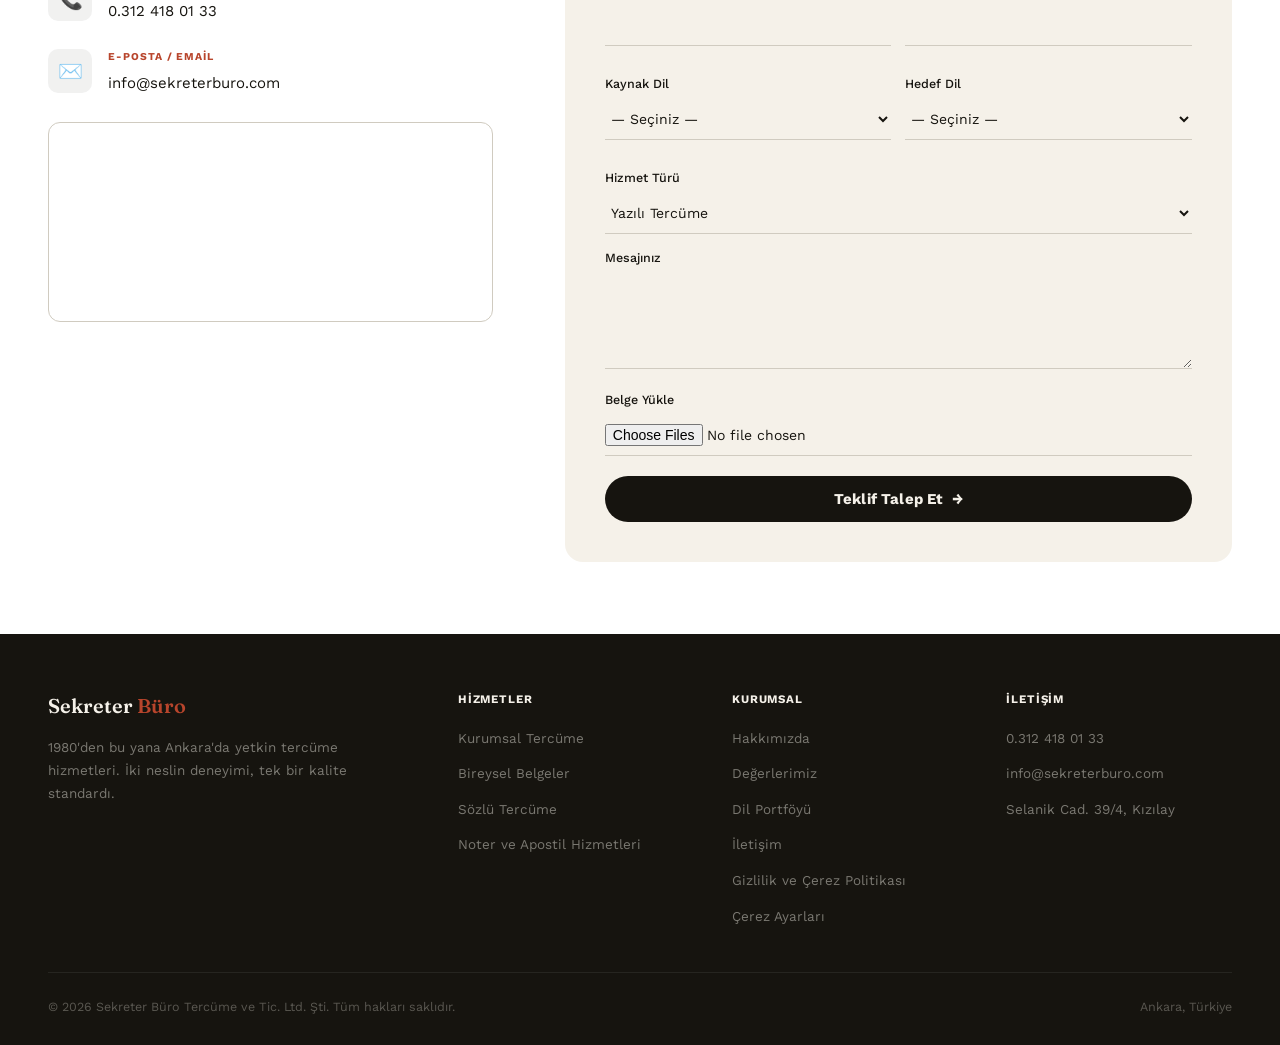
==== commit fb30340e: "Restructure Values section and fix Contact heading spacing Drop the dark "sensitive documents" panel" ====
--- a/index.html
+++ b/index.html
@@ -432,7 +432,7 @@
   <div class="section-inner">
     <div class="conf-grid">
 
-      <!-- Left: points -->
+      <!-- Left: heading + intro -->
       <div>
         <div class="section-tag">
           <span class="tag-word">Değerlerimiz</span>
@@ -444,52 +444,37 @@
         <p class="section-sub">
           40 yılı aşkın deneyimimizle, her müşterimize aynı özen ve profesyonellikle hizmet sunuyoruz. Bizi Ankara'nın köklü ve güvenilir tercüme bürolarından biri yapan temel değerlerimiz; deneyim, gizlilik, güven ve kalite anlayışımızdır.
         </p>
-        <div class="conf-points">
-          <div class="conf-pt">
-            <div class="conf-pt-icon">🏛️</div>
-            <div class="conf-pt-text">
-              <h4>Köklü Deneyim</h4>
-              <p>1980 yılından bu yana edindiğimiz bilgi birikimi ve uzun yıllara dayanan müşteri ilişkilerimizle, hukuki, ticari, teknik ve bireysel tercüme ihtiyaçlarında güvenilir çözüm ortağı olarak hizmet veriyoruz.</p>
-            </div>
-          </div>
-          <div class="conf-pt">
-            <div class="conf-pt-icon">🔐</div>
-            <div class="conf-pt-text">
-              <h4>Gizlilik ve Sınırlı Erişim</h4>
-              <p>Belgeleriniz ve kişisel bilgileriniz, gizlilik ilkesi doğrultusunda korunur. Evraklarınıza yalnızca görevlendirilen tercümanlar ve yetkili büro personeli erişebilir; hiçbir bilgi veya belge üçüncü kişilerle paylaşılmaz.</p>
-            </div>
-          </div>
-          <div class="conf-pt">
-            <div class="conf-pt-icon">📁</div>
-            <div class="conf-pt-text">
-              <h4>Güvenli Belge İletimi</h4>
-              <p>Belgelerinizi e-posta, çevrim içi iletişim kanalları, kurye veya posta yoluyla güvenle bize ulaştırabilirsiniz. Tüm süreç boyunca bilgileriniz özenle korunur ve güvenli bir şekilde yönetilir.</p>
-            </div>
-          </div>
-          <div class="conf-pt">
-            <div class="conf-pt-icon">✅</div>
-            <div class="conf-pt-text">
-              <h4>Kalite Güvencesi</h4>
-              <p>Her tercüme büromuz ve tercümanlarımızca onaylanır; gerektiğinde noter ve apostil işlemleri de gerçekleştirilir.</p>
-            </div>
-          </div>
-        </div>
-      </div>
-
-      <!-- Right: dark panel -->
-      <div class="conf-panel">
-        <div class="conf-panel-icon">🔒</div>
-        <h3>
-          Hassas belgeleriniz bizimle güvende.
-        </h3>
-        <p>
-          Hukuki davalar, tıbbi raporlar, ticari sırlar — ne tür belge olursa olsun, en yüksek gizlilik standardında işliyoruz. Bu, 40 yıldır değişmeyen taahhüdümüzdür.
-        </p>
-        <div class="conf-panel-badge">
-          <span>🛡️</span>
-          <span>
-            40 Yıldır Güvenilir Tercüme Ortağı — Ankara
-          </span>
+      </div>
+
+      <!-- Right: points -->
+      <div class="conf-points">
+        <div class="conf-pt">
+          <div class="conf-pt-icon">🏛️</div>
+          <div class="conf-pt-text">
+            <h4>Köklü Deneyim</h4>
+            <p>1980 yılından bu yana edindiğimiz bilgi birikimi ve uzun yıllara dayanan müşteri ilişkilerimizle, hukuki, ticari, teknik ve bireysel tercüme ihtiyaçlarında güvenilir çözüm ortağı olarak hizmet veriyoruz.</p>
+          </div>
+        </div>
+        <div class="conf-pt">
+          <div class="conf-pt-icon">🔐</div>
+          <div class="conf-pt-text">
+            <h4>Gizlilik ve Sınırlı Erişim</h4>
+            <p>Belgeleriniz ve kişisel bilgileriniz, gizlilik ilkesi doğrultusunda korunur. Evraklarınıza yalnızca görevlendirilen tercümanlar ve yetkili büro personeli erişebilir; hiçbir bilgi veya belge üçüncü kişilerle paylaşılmaz.</p>
+          </div>
+        </div>
+        <div class="conf-pt">
+          <div class="conf-pt-icon">📁</div>
+          <div class="conf-pt-text">
+            <h4>Güvenli Belge İletimi</h4>
+            <p>Belgelerinizi e-posta, çevrim içi iletişim kanalları, kurye veya posta yoluyla güvenle bize ulaştırabilirsiniz. Tüm süreç boyunca bilgileriniz özenle korunur ve güvenli bir şekilde yönetilir.</p>
+          </div>
+        </div>
+        <div class="conf-pt">
+          <div class="conf-pt-icon">✅</div>
+          <div class="conf-pt-text">
+            <h4>Kalite Güvencesi</h4>
+            <p>Her tercüme büromuz ve tercümanlarımızca onaylanır; gerektiğinde noter ve apostil işlemleri de gerçekleştirilir.</p>
+          </div>
         </div>
       </div>
     </div>
--- a/src/assets/styles/main.css
+++ b/src/assets/styles/main.css
@@ -323,8 +323,8 @@
 
     /* ─── CONFIDENTIALITY ─── */
     #confidentiality { background: #EEE9E0; padding: 80px 48px; }
-    .conf-grid { display: grid; grid-template-columns: 1fr 1fr; gap: 80px; align-items: center; }
-    .conf-points { display: flex; flex-direction: column; gap: 22px; margin-top: 30px; }
+    .conf-grid { display: grid; grid-template-columns: 1fr 1fr; gap: 80px; align-items: start; }
+    .conf-points { display: flex; flex-direction: column; gap: 22px; margin-top: 38px; }
     .conf-pt { display: flex; gap: 16px; align-items: flex-start; }
     .conf-pt-icon {
       width: 48px; height: 48px; flex-shrink: 0;
@@ -333,31 +333,14 @@
     }
     .conf-pt-text h4 { font-size: 15px; font-weight: 600; color: var(--ink); margin-bottom: 4px; }
     .conf-pt-text p { font-size: 13.5px; color: var(--taupe); line-height: 1.65; }
-    .conf-panel {
-      background: var(--ink); border-radius: 20px;
-      padding: 48px; color: var(--white);
-    }
-    .conf-panel-icon { font-size: 58px; margin-bottom: 22px; line-height: 1; }
-    .conf-panel h3 {
-      font-family: 'Fraunces', serif;
-      font-size: 24px; color: var(--white);
-      line-height: 1.3; margin-bottom: 14px;
-    }
-    .conf-panel p { color: rgba(255,255,255,0.65); font-size: 15px; line-height: 1.75; }
-    .conf-panel-badge {
-      display: flex; align-items: center; gap: 12px;
-      background: rgba(184,69,44,0.13);
-      border: 1px solid rgba(184,69,44,0.25);
-      border-radius: 9px; padding: 14px 18px; margin-top: 24px;
-    }
-    .conf-panel-badge span { color: var(--stamp); font-size: 14px; font-weight: 500; }
 
     /* ─── CONTACT ─── */
-    #contact { background: var(--white); padding: 96px 48px; }
-    .contact-heading { text-align: center; margin-bottom: 60px; }
+    #contact { background: var(--white); padding: 72px 48px; }
+    .contact-heading { text-align: center; margin-bottom: 48px; }
     .contact-heading .section-tag { justify-content: center; }
     .contact-heading .section-title { text-align: center; max-width: 520px; margin: 0 auto; }
-    .contact-grid { display: grid; grid-template-columns: 1fr 1.5fr; gap: 72px; align-items: start; }
+    .contact-heading .section-sub { max-width: 640px; margin: 20px auto 0; }
+    .contact-grid { display: grid; grid-template-columns: 1fr 1.5fr; gap: 72px; align-items: stretch; }
     .contact-items { display: flex; flex-direction: column; gap: 26px; }
     .contact-item { display: flex; gap: 16px; align-items: flex-start; }
     .ci-icon {
@@ -623,6 +606,7 @@
 
       /* Confidentiality */
       .conf-grid { grid-template-columns: 1fr; gap: 48px; }
+      .conf-points { margin-top: 0; }
 
       /* Contact */
       .contact-grid { grid-template-columns: 1fr; gap: 48px; }
@@ -689,10 +673,6 @@
       /* Contact form */
       .form-row { grid-template-columns: 1fr; }
       .contact-form-wrap { padding: 28px 20px; }
-
-      /* Confidentiality */
-      .conf-panel { padding: 32px 24px; }
-      .conf-panel-icon { font-size: 44px; }
 
       /* Footer: single column */
       .footer-grid { grid-template-columns: 1fr; gap: 28px; }
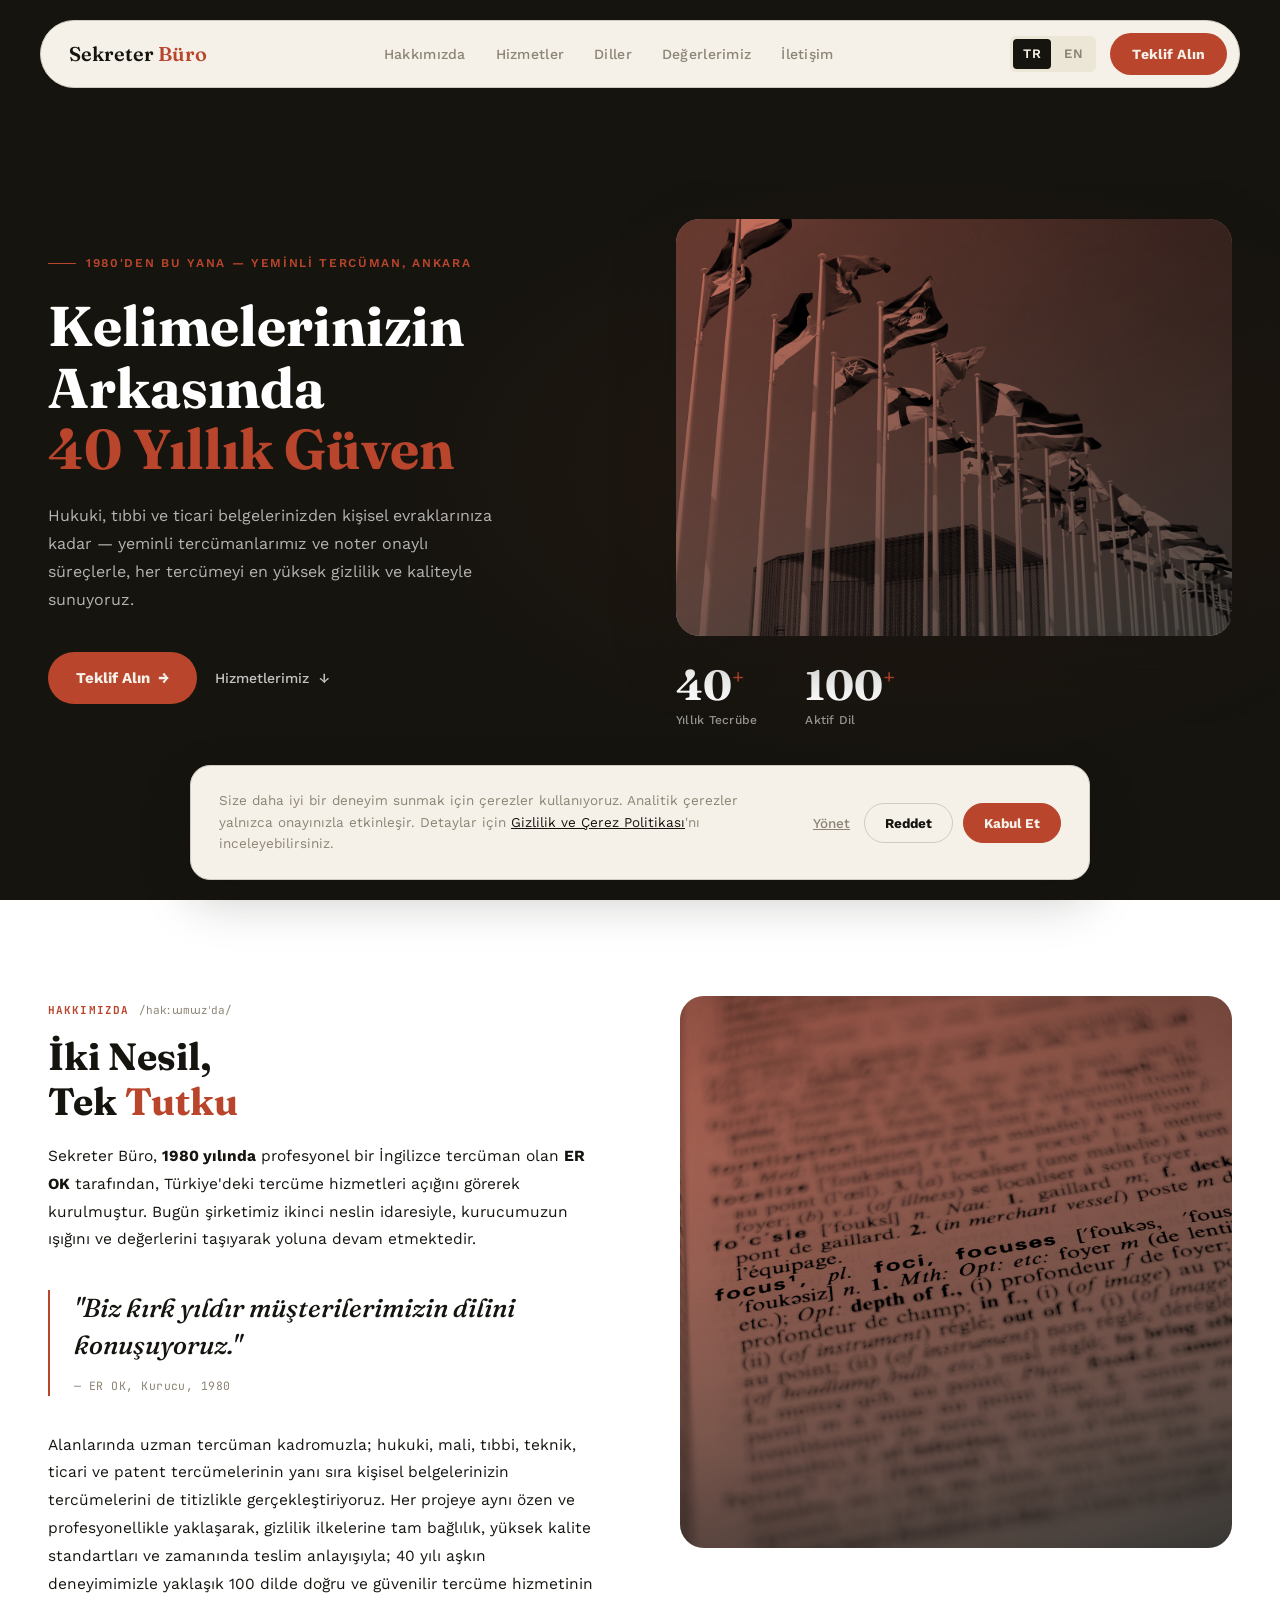
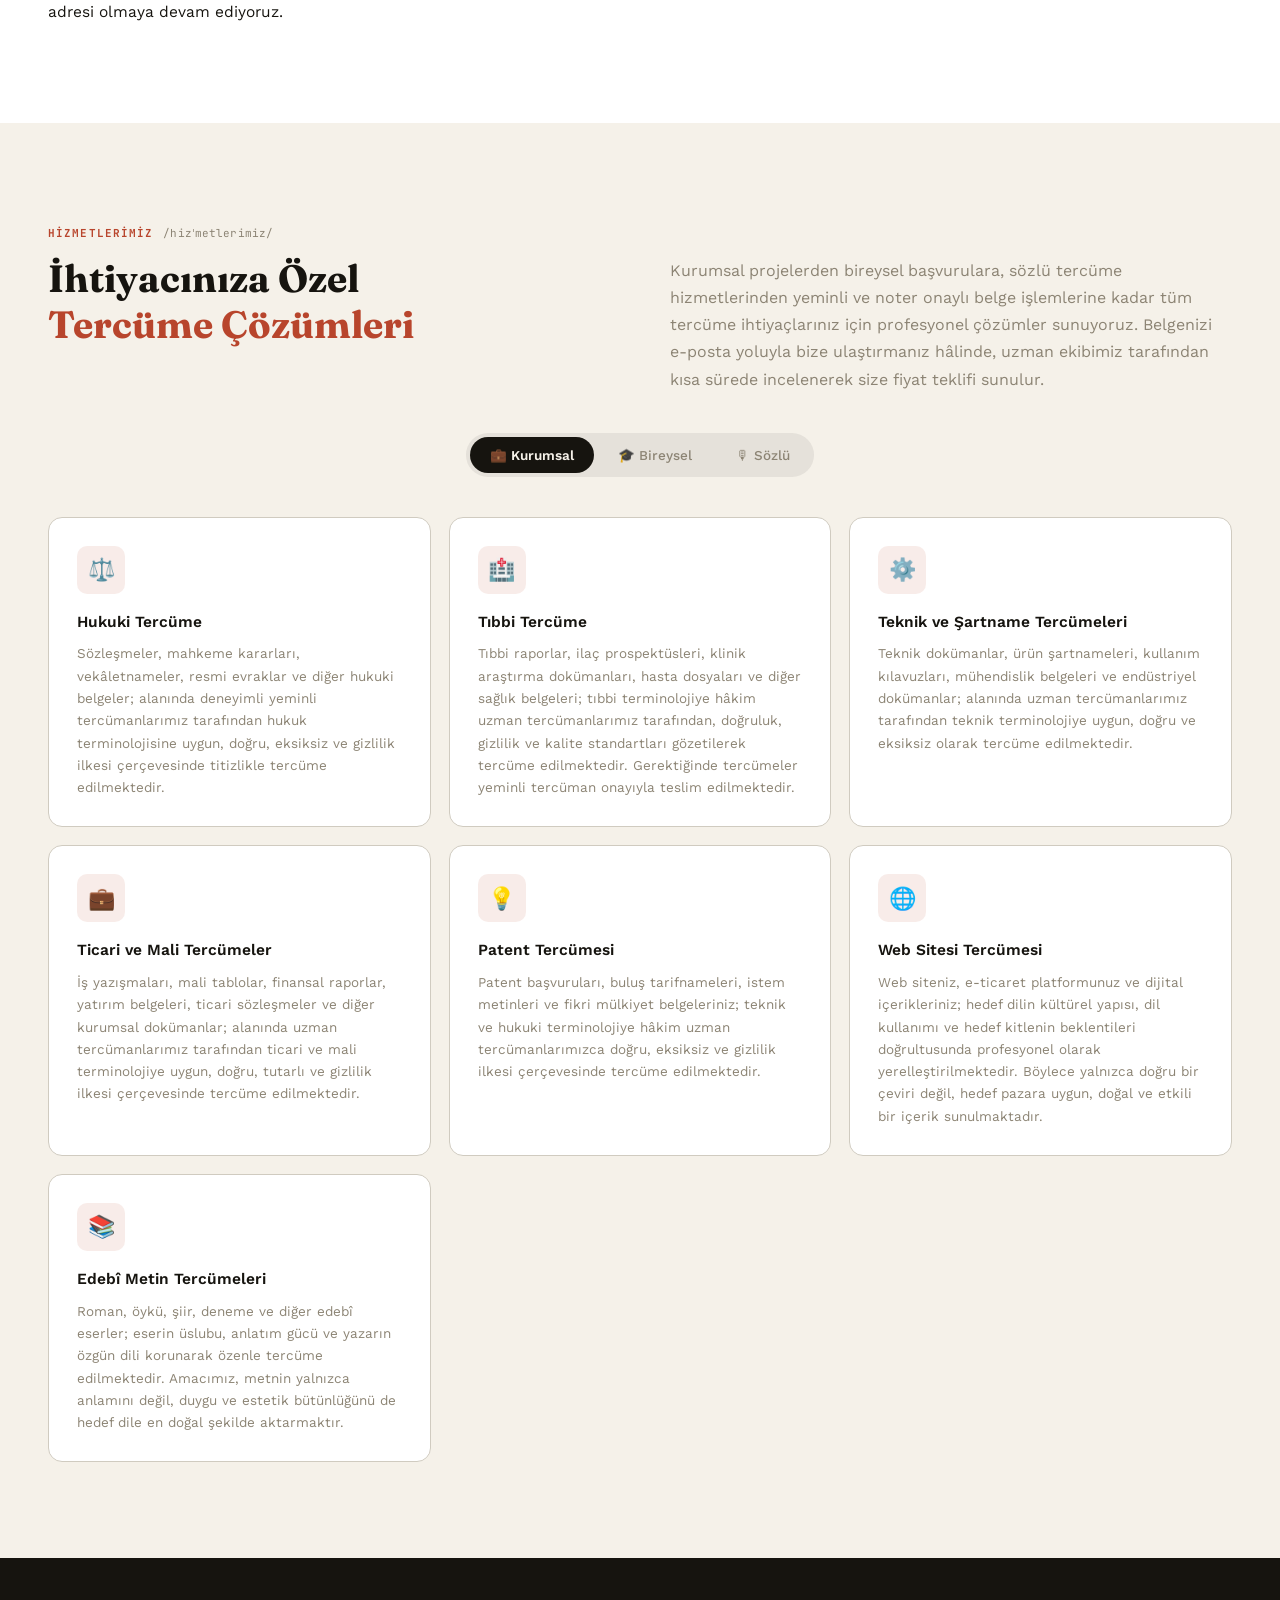
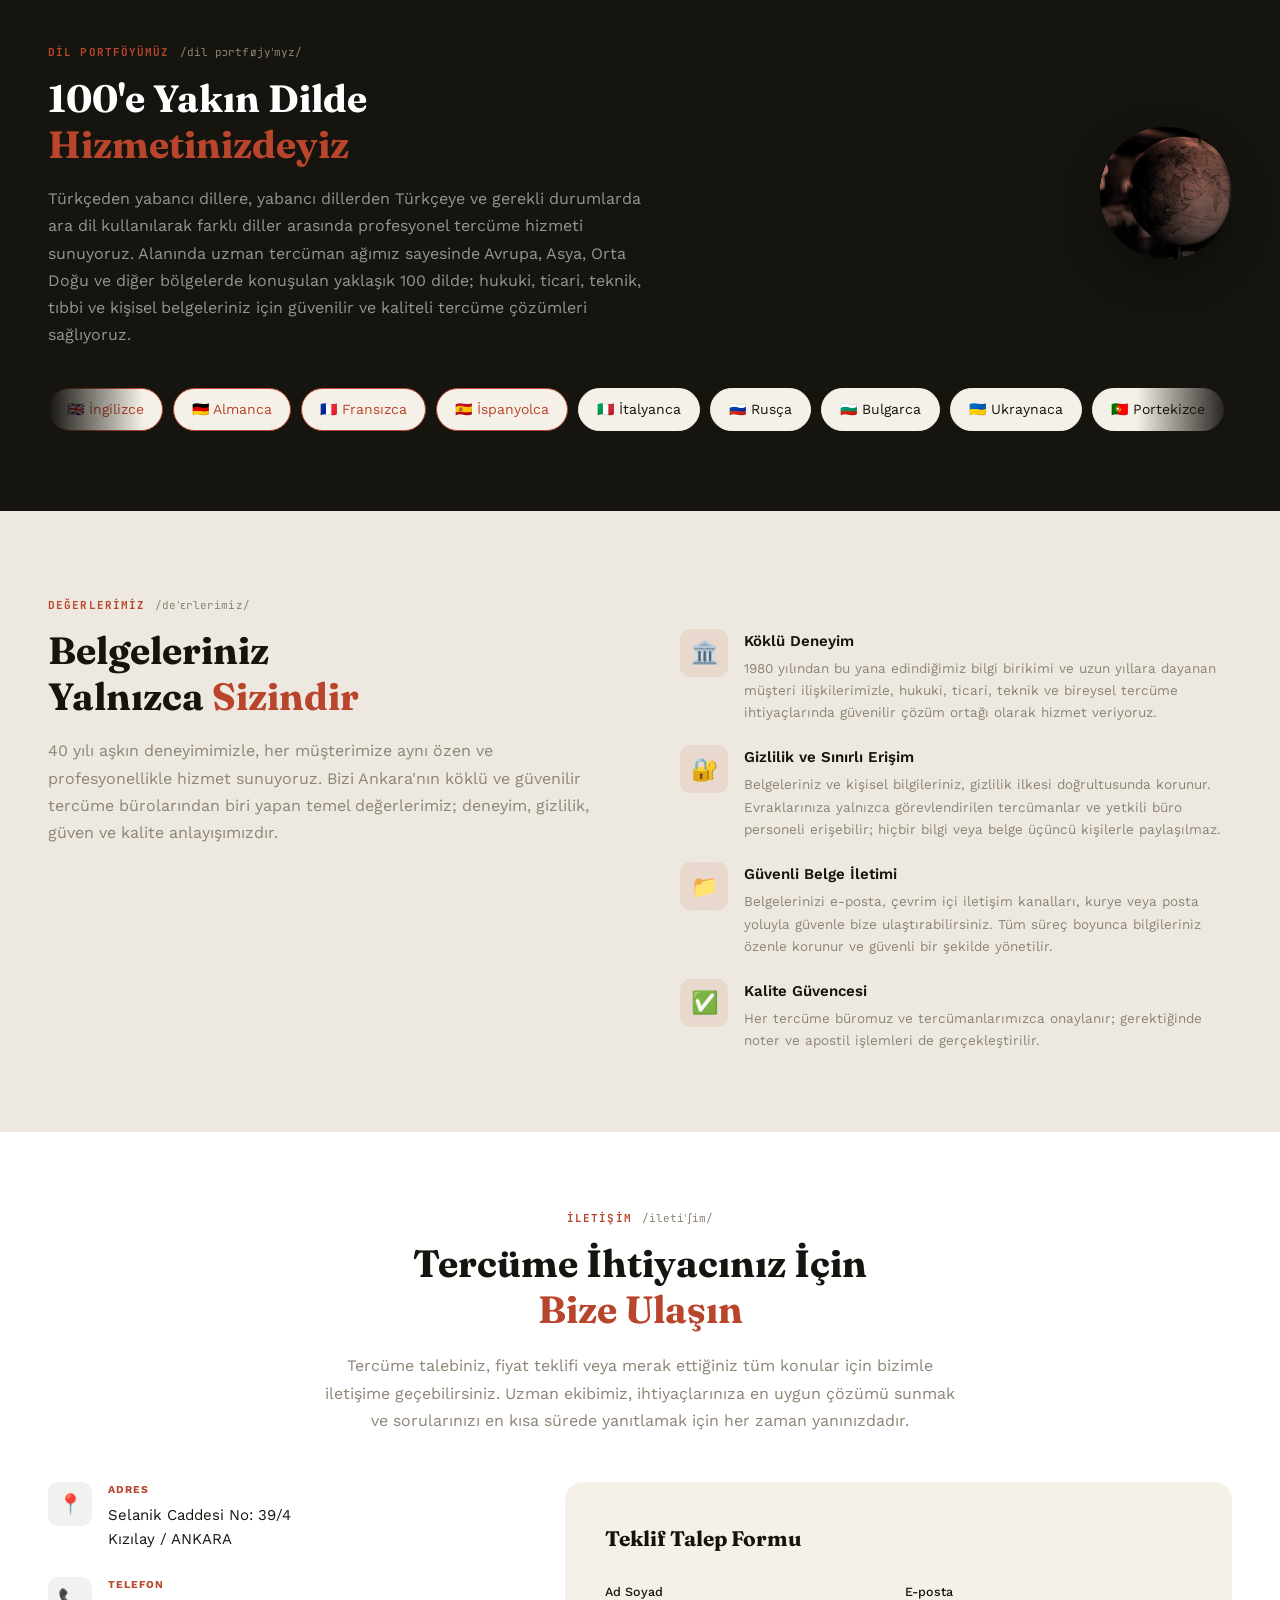
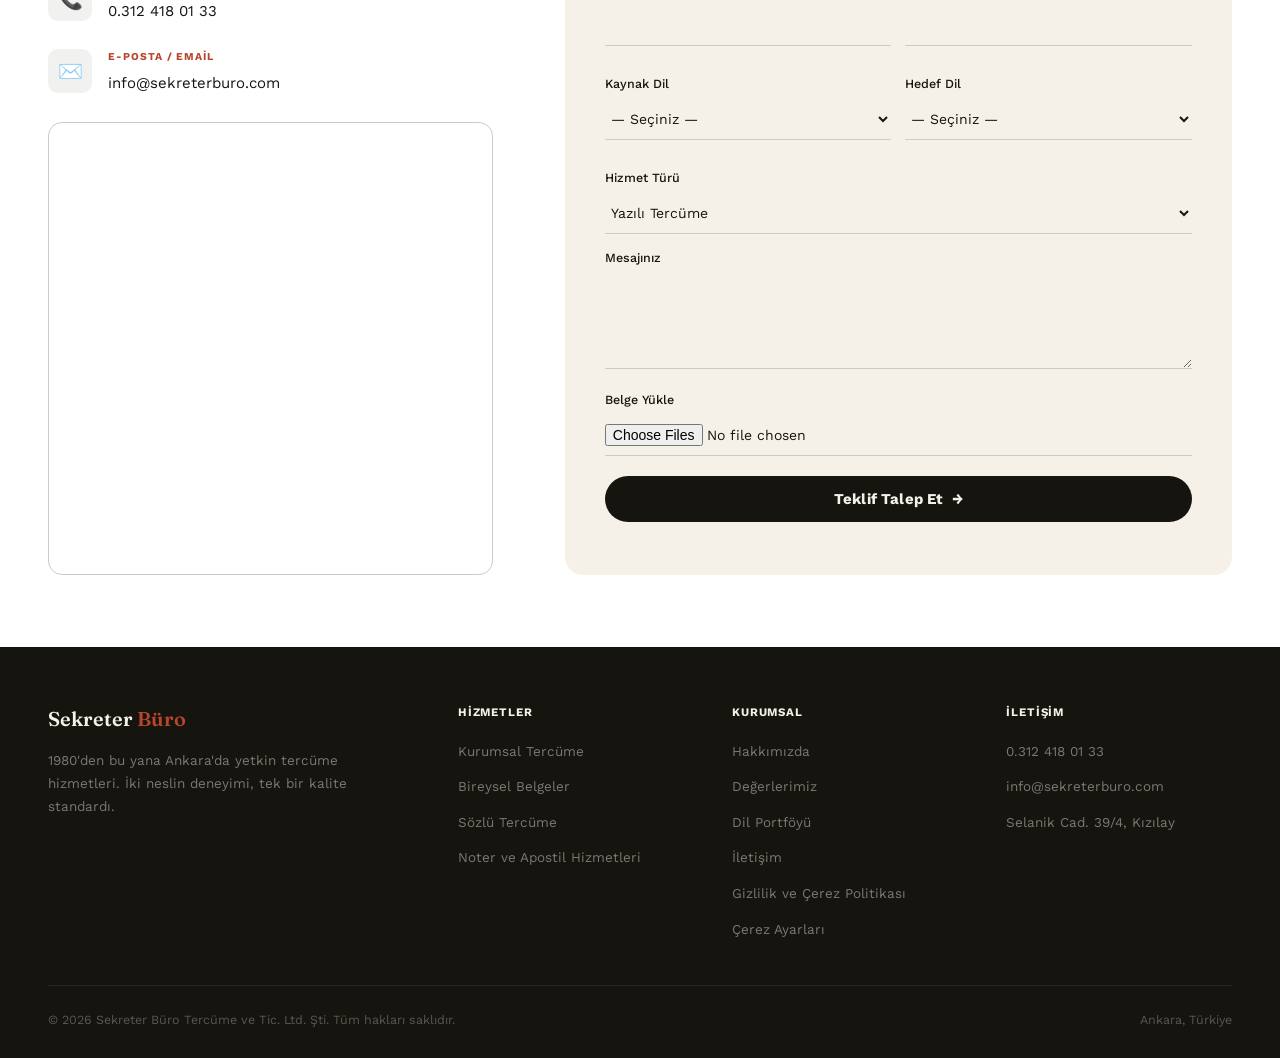
==== commit 8238b79f: "Wire quote form to a real backend via Cloudflare Pages Function Add functions/api/quote.js, which se" ====
--- a/index.html
+++ b/index.html
@@ -540,14 +540,16 @@
         <h3>
           Teklif Talep Formu
         </h3>
+        <form id="quote-form" novalidate>
+        <input type="hidden" name="lang" value="tr">
         <div class="form-row">
           <div class="form-grp">
             <label>Ad Soyad</label>
-            <input type="text" placeholder=" ">
+            <input type="text" name="full_name" placeholder=" " required>
           </div>
           <div class="form-grp">
             <label>E-posta</label>
-            <input type="email" placeholder=" ">
+            <input type="email" name="email" placeholder=" " required>
           </div>
         </div>
         <div class="form-row">
@@ -625,19 +627,17 @@
         </div>
         <div class="form-grp">
           <label>Mesajınız</label>
-          <textarea placeholder=" "></textarea>
+          <textarea name="message" placeholder=" " required></textarea>
         </div>
         <div class="form-grp">
           <label>Belge Yükle</label>
-          <input type="file" class="file-input" multiple>
-        </div>
-        <button class="form-submit" onclick="return handleQuoteSubmit(event)">
+          <input type="file" name="documents" class="file-input" multiple>
+        </div>
+        <button type="submit" class="form-submit">
           Teklif Talep Et &nbsp;→
         </button>
-        <!-- NOTE: this is a static site with no backend. handleQuoteSubmit() currently
-             only shows a confirmation message; wire it to a real form backend
-             (e.g. Formspree, Netlify Forms, or a custom endpoint) before launch,
-             since file uploads require server-side handling. -->
+        <p class="form-status" role="status" aria-live="polite"></p>
+        </form>
       </div>
     </div>
   </div>
--- a/src/assets/styles/main.css
+++ b/src/assets/styles/main.css
@@ -186,7 +186,7 @@
     h2.section-title em { color: var(--stamp); font-style: normal; }
     .section-sub {
       font-size: 16px; color: var(--taupe);
-      line-height: 1.7; max-width: 540px;
+      line-height: 1.7; max-width: 600px;
     }
 
     /* ─── ABOUT ─── */
@@ -268,7 +268,7 @@
     .oral-grid { display: grid; grid-template-columns: repeat(3,1fr); gap: 18px; }
     .oral-card {
       background: var(--white); border-radius: 14px;
-      padding: 26px; border: 1px solid var(--border);
+      padding: 28px; border: 1px solid var(--border);
       transition: all 0.22s;
     }
     .oral-card:hover { border-color: var(--ink); box-shadow: 0 4px 18px rgba(22,20,15,0.08); }
@@ -358,8 +358,8 @@
     }
     .ci-body a:hover { color: var(--stamp); }
     .contact-map {
-      border-radius: 12px; overflow: hidden;
-      border: 1px solid var(--border); height: 200px;
+      border-radius: 14px; overflow: hidden;
+      border: 1px solid var(--border); flex: 1; min-height: 200px;
     }
     .contact-map iframe { width: 100%; height: 100%; border: 0; display: block; }
     .form-grp .file-input {
@@ -397,6 +397,12 @@
       margin-top: 6px;
     }
     .form-submit:hover { background: color-mix(in srgb, var(--ink) 82%, black); }
+    .form-submit:disabled { opacity: 0.6; cursor: not-allowed; }
+    .form-status {
+      font-size: 13.5px; line-height: 1.6; margin-top: 12px; min-height: 1px;
+    }
+    .form-status.is-success { color: var(--sage); }
+    .form-status.is-error { color: var(--stamp); }
 
     /* ─── FOOTER ─── */
     footer { background: var(--ink); padding: 56px 48px 28px; }
@@ -641,8 +647,9 @@
       #hero { padding: 96px 20px 52px; min-height: auto; }
       .hero-eyebrow { font-size: 11px; }
       .hero-sub { font-size: 15px; }
-      .hero-actions { flex-direction: column; align-items: flex-start; gap: 14px; }
+      .hero-actions { flex-direction: column; align-items: center; gap: 14px; }
       .btn-primary { width: 100%; justify-content: center; padding: 15px 24px; }
+      .btn-ghost { justify-content: center; }
 
       /* Hero stats */
       .hero-stats { gap: 32px; }
